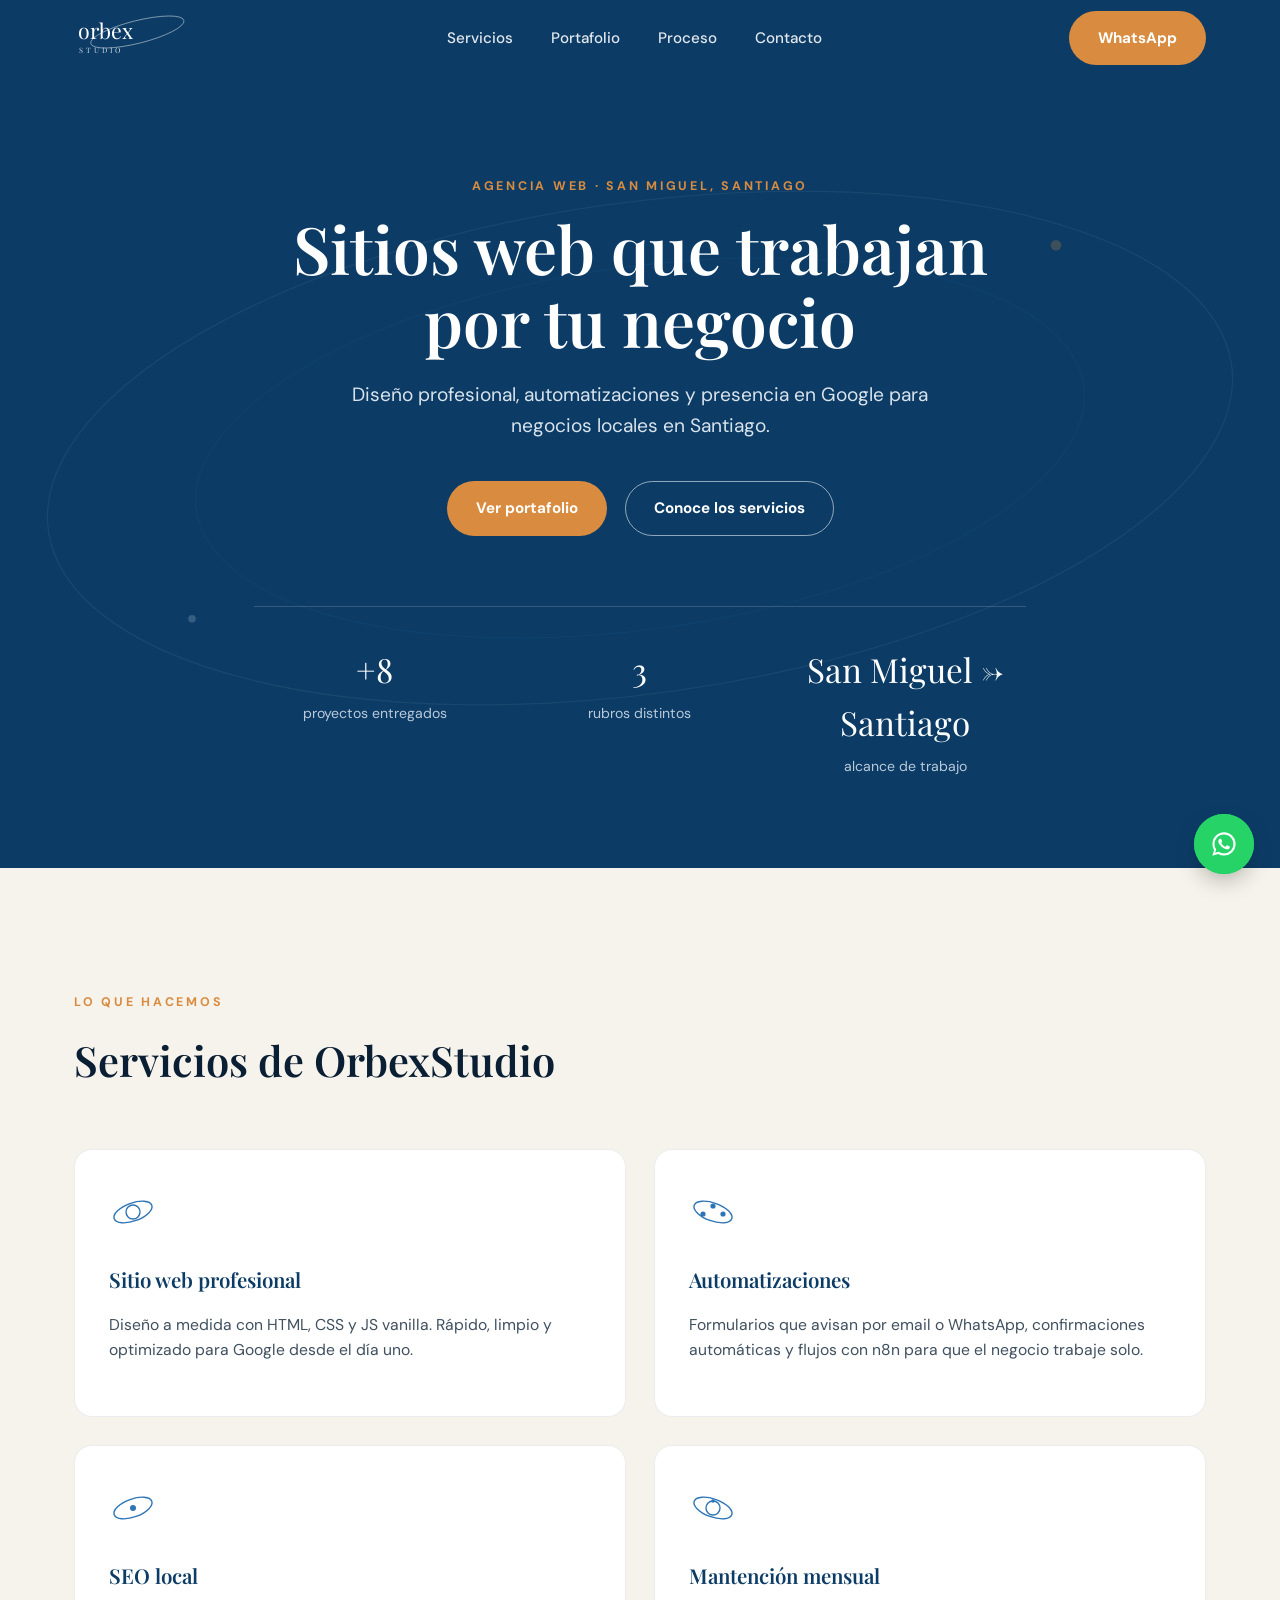
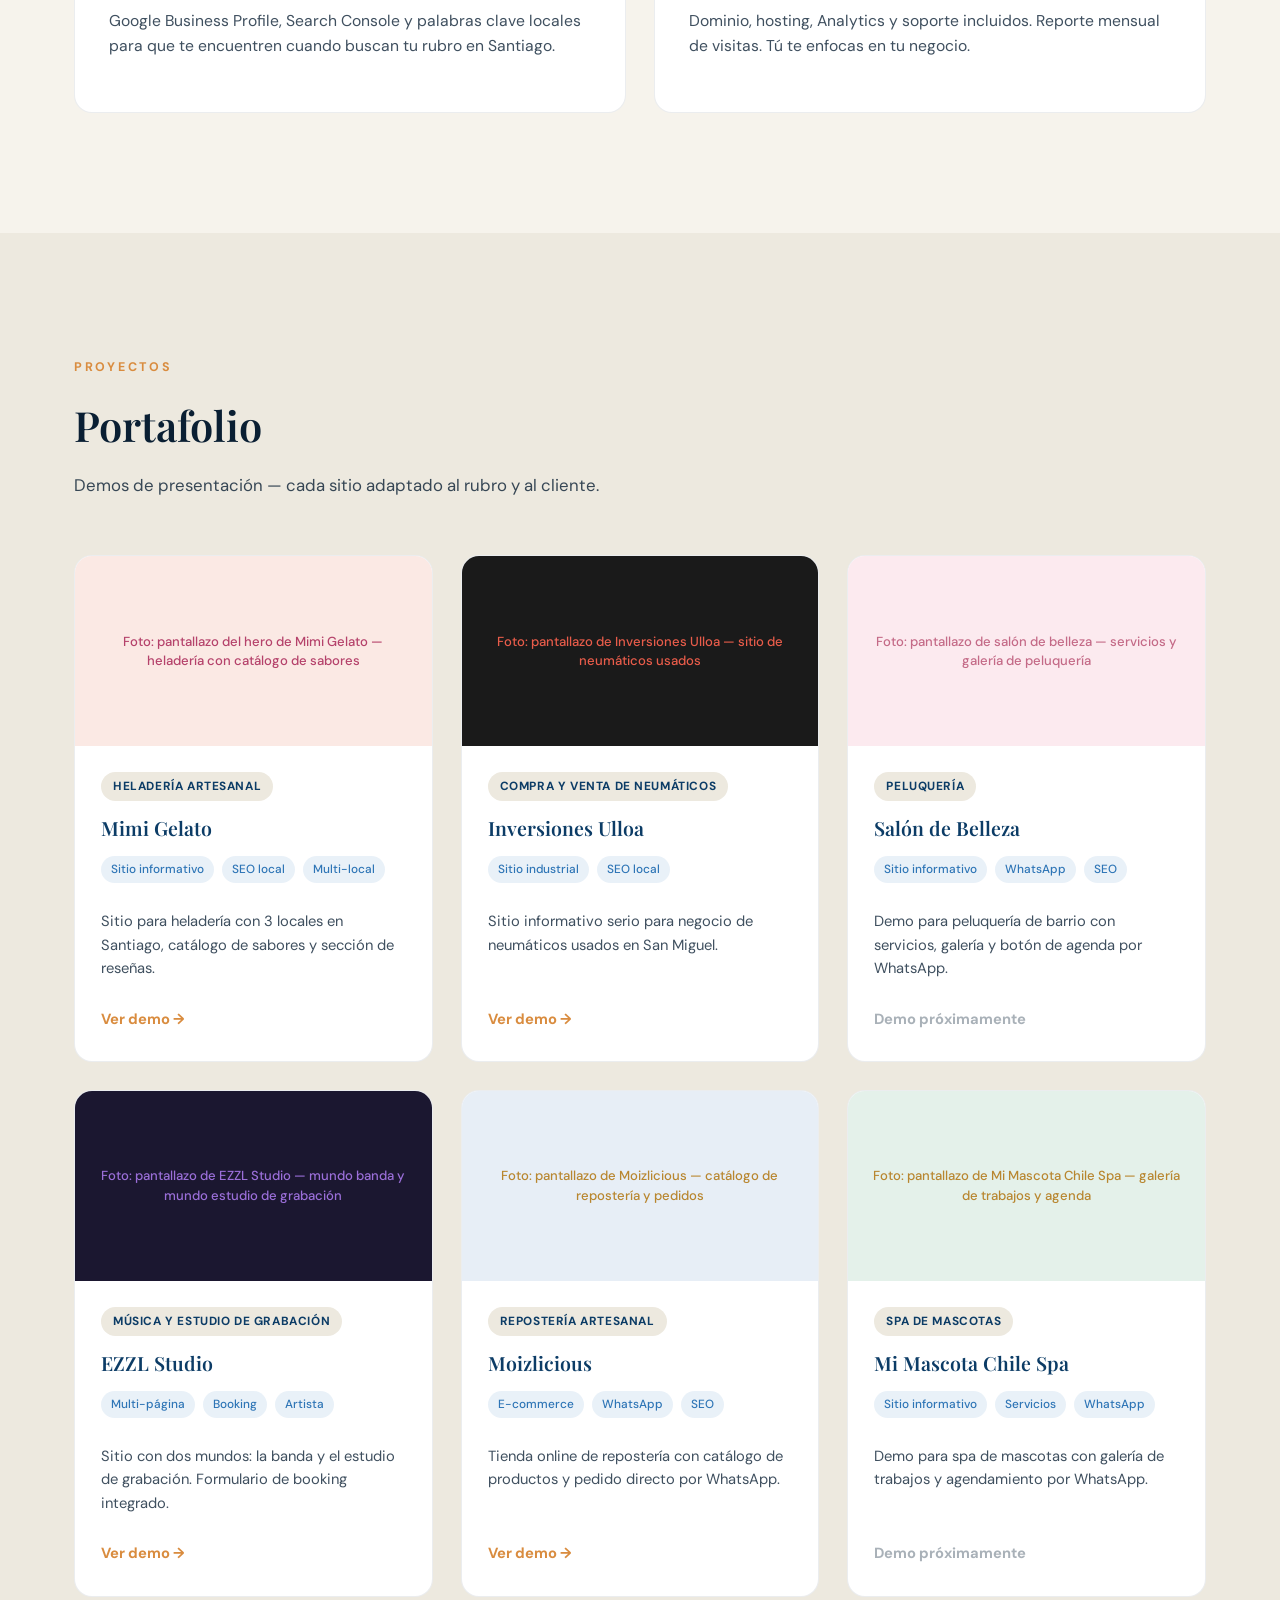
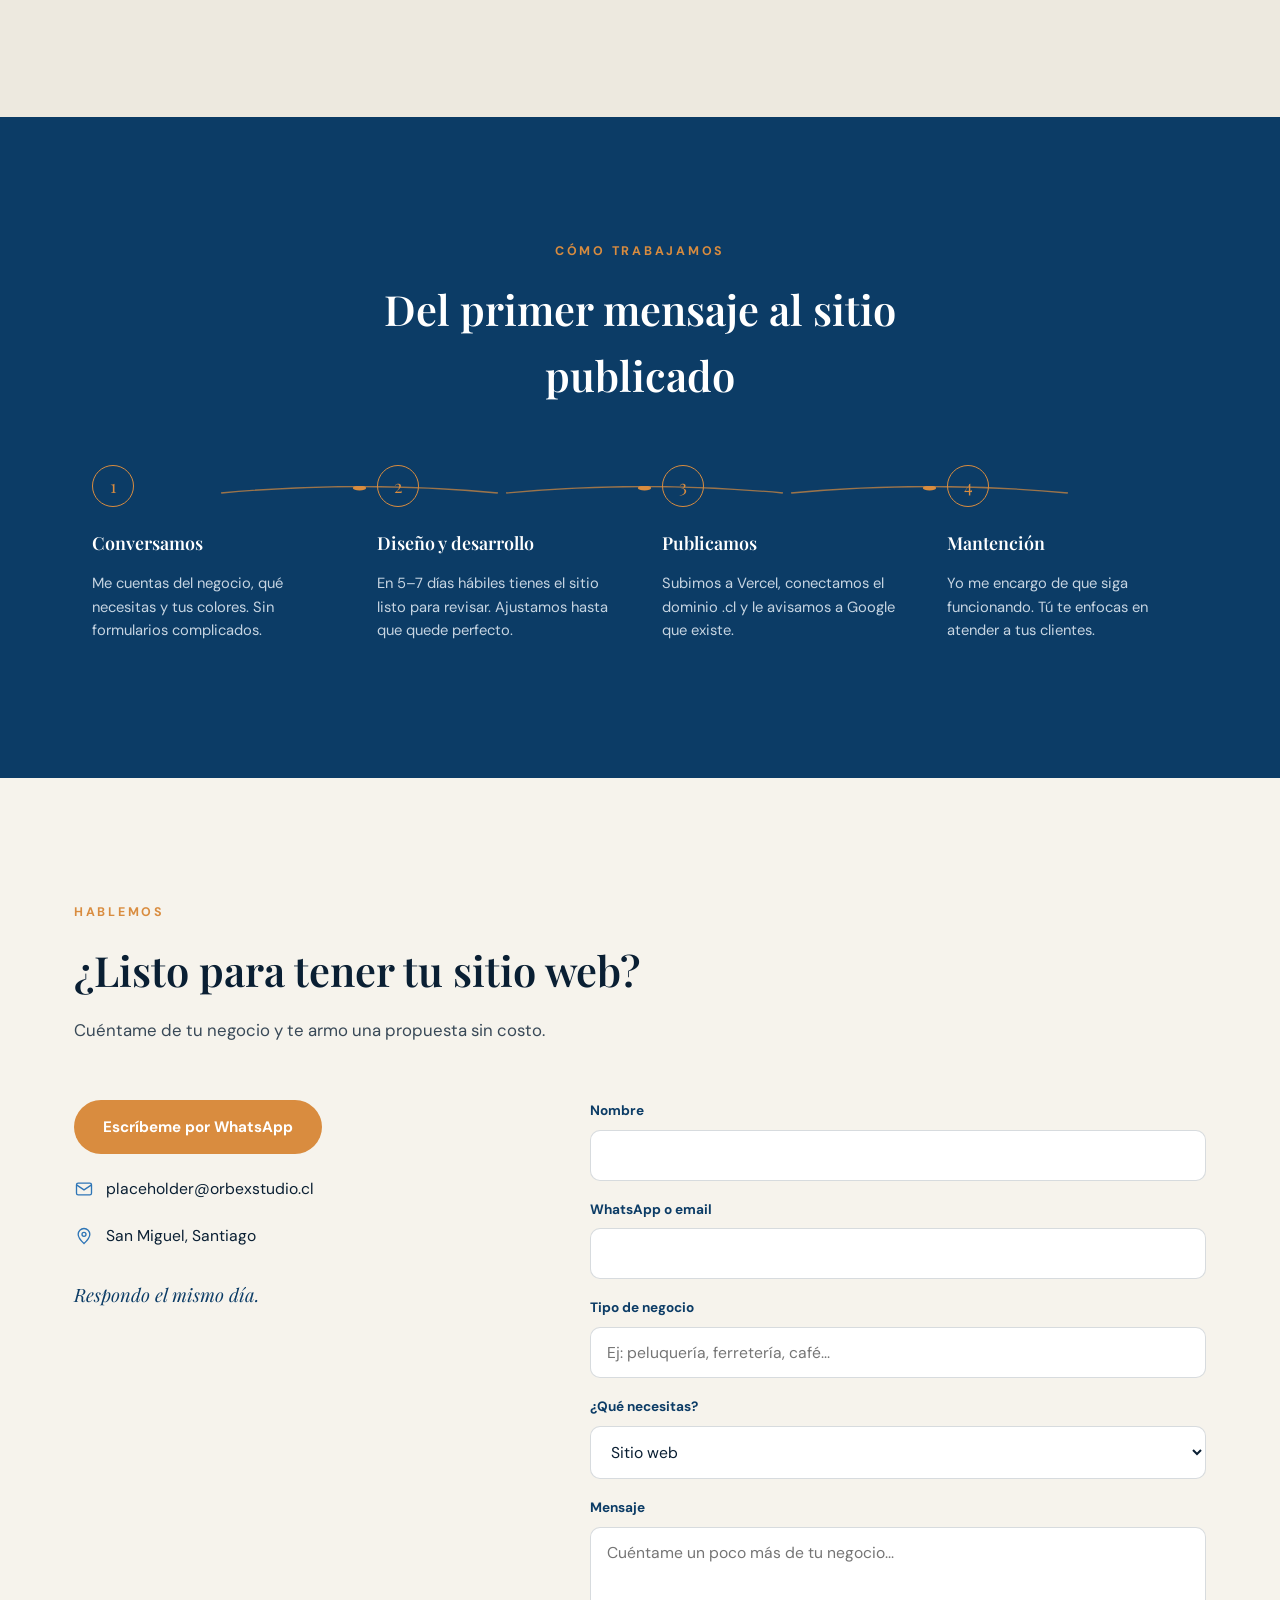
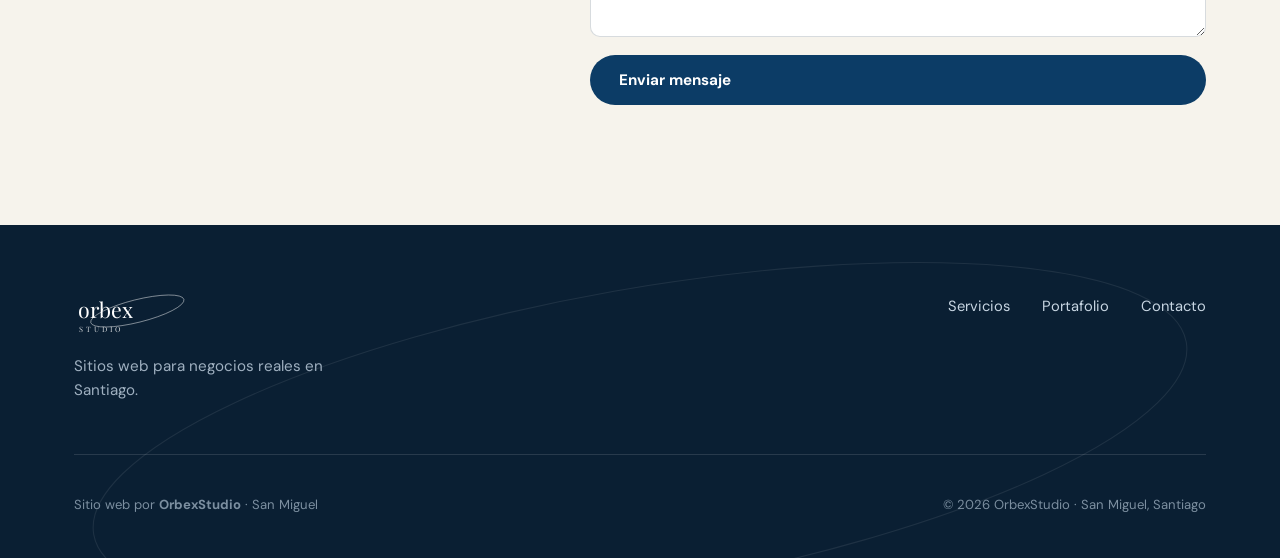
==== index.html @ 1546c2e4 "Sitio de portafolio de OrbexStudio Landing page unica con hero, servicios, portafolio de proyectos, " ====
<!DOCTYPE html>
<html lang="es-CL">
<head>
<meta charset="UTF-8" />
<meta name="viewport" content="width=device-width, initial-scale=1.0" />
<title>OrbexStudio — Agencia Web en San Miguel, Santiago</title>
<meta name="description" content="Agencia web en San Miguel, Santiago. Sitios profesionales, automatizaciones con n8n y SEO local para negocios de Santiago." />
<meta name="keywords" content="agencia web, sitios web San Miguel, automatizaciones n8n, SEO local Santiago, diseño web Santiago" />
<meta property="og:title" content="OrbexStudio — Agencia Web en San Miguel, Santiago" />
<meta property="og:description" content="Sitios profesionales, automatizaciones y SEO local para negocios de Santiago. Diseño a medida, sin plantillas." />
<meta property="og:type" content="website" />

<link rel="preconnect" href="https://fonts.googleapis.com">
<link rel="preconnect" href="https://fonts.gstatic.com" crossorigin>
<link href="https://fonts.googleapis.com/css2?family=Playfair+Display:ital,wght@0,500;0,600;0,700;1,500&family=DM+Sans:wght@400;500;700&display=swap" rel="stylesheet">

<!-- Google Analytics 4 -->
<!-- EDITAR: reemplaza G-XXXXXXXXXX con el ID real.
     Obtenerlo en: analytics.google.com → nueva propiedad -->
<script async src="https://www.googletagmanager.com/gtag/js?id=G-XXXXXXXXXX"></script>
<script>
  window.dataLayer = window.dataLayer || [];
  function gtag(){dataLayer.push(arguments);}
  gtag('js', new Date());
  gtag('config', 'G-XXXXXXXXXX');
</script>

<style>
  :root{
    --color-primary:#0C3C66;
    --color-accent:#2E75B6;
    --color-ink:#0A1F33;
    --color-terra:#D98C3F;
    --color-paper:#F6F3EC;
    --color-paper-alt:#EDE9DF;
    --font-serif:'Playfair Display', Georgia, serif;
    --font-sans:'DM Sans', -apple-system, sans-serif;
    --nav-h:76px;
    --ease:cubic-bezier(.22,.61,.36,1);
  }

  *,*::before,*::after{ box-sizing:border-box; }
  html{ scroll-behavior:smooth; scroll-padding-top:var(--nav-h); }
  body{
    margin:0;
    font-family:var(--font-sans);
    color:var(--color-ink);
    background:var(--color-paper);
    line-height:1.6;
    overflow-x:hidden;
  }
  img{ max-width:100%; display:block; }
  a{ color:inherit; text-decoration:none; }
  ul{ margin:0; padding:0; list-style:none; }
  h1,h2,h3{ font-family:var(--font-serif); font-weight:600; margin:0; }
  section{ position:relative; }
  .container{ max-width:1180px; margin:0 auto; padding:0 24px; }

  .eyebrow{
    display:inline-block;
    font-size:.78rem;
    letter-spacing:.22em;
    text-transform:uppercase;
    color:var(--color-terra);
    font-weight:700;
    margin-bottom:14px;
  }
  .section-head{ max-width:640px; margin-bottom:56px; }
  .section-head h2{ font-size:clamp(1.8rem,3.4vw,2.6rem); }
  .section-head p{ margin-top:14px; font-size:1.05rem; opacity:.8; }
  .section-head.center{ margin-left:auto; margin-right:auto; text-align:center; }

  .btn{
    display:inline-flex; align-items:center; gap:8px;
    font-family:var(--font-sans); font-weight:700; font-size:.95rem;
    padding:14px 28px; border-radius:999px; border:1.5px solid transparent;
    cursor:pointer; transition:transform .25s var(--ease), box-shadow .25s var(--ease), background .25s var(--ease), color .25s var(--ease);
    white-space:nowrap;
  }
  .btn-primary{ background:var(--color-terra); color:#fff; }
  .btn-primary:hover{ transform:translateY(-2px); box-shadow:0 10px 24px -8px rgba(217,140,63,.6); }
  .btn-outline{ border-color:rgba(255,255,255,.55); color:#fff; }
  .btn-outline:hover{ background:rgba(255,255,255,.12); transform:translateY(-2px); }
  .btn-dark{ background:var(--color-primary); color:#fff; }
  .btn-dark:hover{ background:var(--color-ink); transform:translateY(-2px); }

  /* ---------- reveal on scroll ---------- */
  .reveal{ opacity:0; transform:translateY(28px); transition:opacity .8s var(--ease), transform .8s var(--ease); }
  .reveal.visible{ opacity:1; transform:none; }
  @media (prefers-reduced-motion:reduce){
    html{ scroll-behavior:auto; }
    .reveal{ opacity:1; transform:none; transition:none; }
    *{ animation:none !important; }
  }

  /* ---------- logo ---------- */
  .logo{ display:flex; align-items:center; gap:0; color:#fff; }
  .logo svg{ height:44px; width:auto; overflow:visible; }
  .logo text{ font-family:var(--font-serif); }

  /* ---------- nav ---------- */
  header{
    position:fixed; top:0; left:0; right:0; z-index:100;
    height:var(--nav-h);
    display:flex; align-items:center;
    background:transparent;
    transition:background .35s var(--ease), backdrop-filter .35s var(--ease), box-shadow .35s var(--ease);
  }
  header.scrolled{
    background:rgba(12,60,102,.97);
    backdrop-filter:blur(10px);
    box-shadow:0 8px 30px -12px rgba(0,0,0,.4);
  }
  header .container{ display:flex; align-items:center; justify-content:space-between; width:100%; }
  .nav-links{ display:flex; gap:38px; align-items:center; }
  .nav-links a{
    color:#fff; font-weight:500; font-size:.95rem; opacity:.88;
    position:relative; padding:4px 0;
    transition:opacity .2s var(--ease);
  }
  .nav-links a::after{
    content:''; position:absolute; left:0; bottom:-3px; width:0; height:1px;
    background:var(--color-terra); transition:width .3s var(--ease);
  }
  .nav-links a:hover{ opacity:1; }
  .nav-links a:hover::after{ width:100%; }
  .nav-cta{ display:flex; align-items:center; gap:22px; }
  .nav-toggle{
    display:none; background:none; border:none; cursor:pointer; padding:6px;
    flex-direction:column; gap:5px;
  }
  .nav-toggle span{ width:24px; height:2px; background:#fff; display:block; border-radius:2px; }

  /* ---------- hero ---------- */
  .hero{
    background:var(--color-primary);
    padding:calc(var(--nav-h) + 96px) 0 90px;
    min-height:92vh;
    display:flex; align-items:center;
    overflow:hidden;
  }
  .hero-orbit{ position:absolute; inset:0; pointer-events:none; opacity:.35; }
  .hero-inner{ position:relative; z-index:2; text-align:center; margin:0 auto; max-width:820px; }
  .hero .eyebrow{ color:var(--color-terra); }
  .hero h1{
    color:#fff; font-size:clamp(2.4rem,5.6vw,4.1rem); line-height:1.12;
    margin-bottom:22px;
  }
  .hero p.subtitle{
    color:#D9E3EC; font-size:clamp(1.02rem,1.6vw,1.2rem); max-width:600px;
    margin:0 auto 40px;
  }
  .hero-ctas{ display:flex; gap:18px; justify-content:center; flex-wrap:wrap; margin-bottom:70px; }
  .hero-stats{
    display:grid; grid-template-columns:repeat(3,1fr); gap:24px;
    border-top:1px solid rgba(255,255,255,.16); padding-top:36px;
  }
  .hero-stats .stat-num{
    font-family:var(--font-serif); color:#fff; font-size:clamp(1.6rem,2.6vw,2.2rem);
  }
  .hero-stats .stat-label{ color:#B9CADA; font-size:.88rem; margin-top:6px; }

  /* ---------- orbital divider ---------- */
  .orbit-divider{ display:flex; justify-content:center; padding:0 0; }
  .orbit-divider svg{ display:block; }

  /* ---------- services ---------- */
  .services{ background:var(--color-paper); padding:120px 0; }
  .services-grid{
    display:grid; grid-template-columns:repeat(2,1fr); gap:28px;
  }
  .card{
    background:#fff; border-radius:18px; padding:38px 34px;
    border:1px solid rgba(10,31,51,.08);
    position:relative; overflow:hidden;
    transition:transform .35s var(--ease), box-shadow .35s var(--ease);
  }
  .card::after{
    content:''; position:absolute; inset:0; border-radius:18px;
    border:1.5px solid var(--color-accent); opacity:0; transform:scale(.92);
    transition:opacity .4s var(--ease), transform .4s var(--ease);
    pointer-events:none;
  }
  .card:hover{ transform:translateY(-6px); box-shadow:0 24px 44px -22px rgba(12,60,102,.28); }
  .card:hover::after{ opacity:1; transform:scale(1); }
  .card-icon{ margin-bottom:20px; color:var(--color-accent); }
  .card h3{ font-size:1.28rem; margin-bottom:12px; color:var(--color-primary); }
  .card p{ opacity:.78; font-size:.98rem; }

  /* ---------- portfolio ---------- */
  .portfolio{ background:var(--color-paper-alt); padding:120px 0; }
  .portfolio-grid{ display:grid; grid-template-columns:repeat(3,1fr); gap:28px; }
  .proj-card{
    background:#fff; border-radius:18px; overflow:hidden;
    border:1px solid rgba(10,31,51,.08);
    position:relative;
    transition:transform .35s var(--ease), box-shadow .35s var(--ease);
    display:flex; flex-direction:column;
  }
  .proj-card::after{
    content:''; position:absolute; inset:0; border-radius:18px;
    border:1.5px solid var(--color-terra); opacity:0; transform:scale(.94);
    transition:opacity .4s var(--ease), transform .4s var(--ease);
    pointer-events:none;
  }
  .proj-card:hover{ transform:translateY(-6px); box-shadow:0 24px 44px -22px rgba(12,60,102,.28); }
  .proj-card:hover::after{ opacity:1; transform:scale(1); }
  .proj-thumb{
    height:190px; display:flex; align-items:center; justify-content:center;
    text-align:center; padding:20px; font-size:.82rem; font-weight:500;
    color:rgba(0,0,0,.55); line-height:1.5;
  }
  .proj-body{ padding:26px 26px 30px; display:flex; flex-direction:column; gap:12px; flex:1; }
  .proj-badge{
    align-self:flex-start; background:var(--color-paper-alt); color:var(--color-primary);
    font-size:.74rem; font-weight:700; text-transform:uppercase; letter-spacing:.05em;
    padding:5px 12px; border-radius:999px;
  }
  .proj-body h3{ font-size:1.22rem; color:var(--color-primary); }
  .proj-tags{ display:flex; flex-wrap:wrap; gap:8px; }
  .proj-tags span{
    font-size:.74rem; background:rgba(46,117,182,.1); color:var(--color-accent);
    padding:4px 10px; border-radius:999px; font-weight:500;
  }
  .proj-body p.desc{ font-size:.92rem; opacity:.78; flex:1; }
  .proj-link{
    font-weight:700; color:var(--color-terra); font-size:.92rem;
    display:inline-flex; align-items:center; gap:6px; margin-top:auto;
    transition:gap .25s var(--ease);
  }
  .proj-link:hover{ gap:10px; }
  .proj-link.disabled{ color:rgba(10,31,51,.35); pointer-events:none; }

  /* ---------- proceso ---------- */
  .proceso{ background:var(--color-primary); padding:120px 0; color:#fff; }
  .proceso .section-head p{ color:#C7D5E2; }
  .steps{ display:grid; grid-template-columns:repeat(4,1fr); gap:8px; position:relative; }
  .step{ position:relative; padding:0 18px; text-align:left; }
  .step-num{
    font-family:var(--font-serif); font-size:1.1rem; color:var(--color-terra);
    width:42px; height:42px; border:1.5px solid var(--color-terra); border-radius:50%;
    display:flex; align-items:center; justify-content:center; margin-bottom:22px;
  }
  .step h3{ font-size:1.12rem; margin-bottom:10px; color:#fff; }
  .step p{ color:#C7D5E2; font-size:.92rem; }
  .step-connector{
    display:none;
    position:absolute; top:21px; left:-50%; width:100%; height:14px;
  }
  .step:not(:first-child) .step-connector{ display:block; }

  /* ---------- contacto ---------- */
  .contacto{ background:var(--color-paper); padding:120px 0; }
  .contact-grid{ display:grid; grid-template-columns:.85fr 1.15fr; gap:60px; }
  .contact-info{ display:flex; flex-direction:column; gap:22px; }
  .contact-info .whatsapp-btn{ align-self:flex-start; }
  .contact-line{ display:flex; align-items:center; gap:12px; font-size:.98rem; }
  .contact-line svg{ color:var(--color-accent); flex-shrink:0; }
  .contact-note{ font-family:var(--font-serif); font-style:italic; font-size:1.15rem; color:var(--color-primary); margin-top:10px; }

  form{ display:flex; flex-direction:column; gap:18px; }
  .field{ display:flex; flex-direction:column; gap:8px; }
  .field label{ font-size:.85rem; font-weight:700; color:var(--color-primary); }
  .field input, .field select, .field textarea{
    font-family:var(--font-sans); font-size:.98rem; padding:14px 16px;
    border:1.5px solid rgba(10,31,51,.16); border-radius:10px;
    background:#fff; color:var(--color-ink);
    transition:border-color .25s var(--ease), box-shadow .25s var(--ease);
  }
  .field input:focus, .field select:focus, .field textarea:focus{
    outline:none; border-color:var(--color-accent); box-shadow:0 0 0 3px rgba(46,117,182,.15);
  }
  .field textarea{ resize:vertical; min-height:110px; }

  /* ---------- footer ---------- */
  footer{ background:var(--color-ink); color:#fff; padding:70px 0 30px; position:relative; overflow:hidden; }
  .footer-orbit{ position:absolute; inset:0; opacity:.08; pointer-events:none; }
  .footer-top{
    display:flex; justify-content:space-between; align-items:flex-start;
    flex-wrap:wrap; gap:40px; position:relative; z-index:1;
    padding-bottom:36px; border-bottom:1px solid rgba(255,255,255,.12);
  }
  .footer-tagline{ color:#9FB0C0; max-width:280px; font-size:.95rem; }
  .footer-links{ display:flex; gap:32px; }
  .footer-links a{ color:#C7D5E2; font-size:.92rem; transition:color .2s var(--ease); }
  .footer-links a:hover{ color:var(--color-terra); }
  .footer-bottom{
    display:flex; justify-content:space-between; flex-wrap:wrap; gap:12px;
    padding-top:26px; font-size:.82rem; color:#7C8FA0; position:relative; z-index:1;
  }

  /* ---------- floating whatsapp ---------- */
  .float-whatsapp{
    position:fixed; bottom:26px; right:26px; z-index:200;
    width:60px; height:60px; border-radius:50%;
    background:#25D366; color:#fff;
    display:flex; align-items:center; justify-content:center;
    box-shadow:0 10px 26px -8px rgba(0,0,0,.4);
  }
  .float-whatsapp::before{
    content:''; position:absolute; inset:0; border-radius:50%;
    background:#25D366; animation:pulse 2.2s infinite;
    z-index:-1;
  }
  @keyframes pulse{
    0%{ transform:scale(1); opacity:.65; }
    100%{ transform:scale(1.8); opacity:0; }
  }
  @media (prefers-reduced-motion:reduce){ .float-whatsapp::before{ animation:none; } }

  /* ---------- responsive ---------- */
  @media (max-width:980px){
    .services-grid{ grid-template-columns:1fr; }
    .portfolio-grid{ grid-template-columns:repeat(2,1fr); }
    .steps{ grid-template-columns:repeat(2,1fr); row-gap:44px; }
    .step-connector{ display:none !important; }
    .contact-grid{ grid-template-columns:1fr; }
  }
  @media (max-width:720px){
    .nav-links, .nav-cta .btn-outline-cta{ display:none; }
    header.nav-open .nav-links{
      display:flex; position:absolute; top:var(--nav-h); left:0; right:0;
      background:rgba(12,60,102,.97); backdrop-filter:blur(10px);
      flex-direction:column; padding:22px 24px; gap:20px;
    }
    .nav-toggle{ display:flex; }
    .portfolio-grid{ grid-template-columns:1fr; }
    .hero-stats{ grid-template-columns:1fr; gap:20px; text-align:center; }
    .steps{ grid-template-columns:1fr; }
    .hero{ text-align:center; }
  }
</style>
</head>
<body>

<!-- ============ NAV ============ -->
<header id="siteHeader">
  <div class="container">
    <a href="#top" class="logo" aria-label="OrbexStudio - inicio">
      <svg viewBox="0 0 190 66" role="img" aria-hidden="true">
        <ellipse cx="95" cy="24" rx="72" ry="17" fill="none" stroke="currentColor" stroke-width="1.2" opacity=".55" transform="rotate(-14 95 24)"/>
        <text x="6" y="35" font-size="32" fill="currentColor">orbex</text>
        <text x="8" y="56" font-size="11" letter-spacing="4.5" fill="currentColor" opacity=".85" font-family="'DM Sans',sans-serif">STUDIO</text>
      </svg>
    </a>
    <nav class="nav-links">
      <a href="#servicios">Servicios</a>
      <a href="#portafolio">Portafolio</a>
      <a href="#proceso">Proceso</a>
      <a href="#contacto">Contacto</a>
    </nav>
    <div class="nav-cta">
      <a href="https://wa.me/56979282151" target="_blank" rel="noopener" class="btn btn-primary btn-outline-cta">WhatsApp</a>
      <button class="nav-toggle" id="navToggle" aria-label="Abrir menú">
        <span></span><span></span><span></span>
      </button>
    </div>
  </div>
</header>

<!-- ============ HERO ============ -->
<section class="hero" id="top">
  <svg class="hero-orbit" viewBox="0 0 1200 800" preserveAspectRatio="xMidYMid slice" aria-hidden="true">
    <ellipse cx="600" cy="420" rx="560" ry="230" fill="none" stroke="#ffffff" stroke-width="1" opacity=".18" transform="rotate(-8 600 420)"/>
    <ellipse cx="600" cy="420" rx="420" ry="170" fill="none" stroke="#2E75B6" stroke-width="1" opacity=".3" transform="rotate(-8 600 420)"/>
    <circle cx="990" cy="230" r="5" fill="#D98C3F" opacity=".7"/>
    <circle cx="180" cy="580" r="3.5" fill="#ffffff" opacity=".5"/>
  </svg>
  <div class="container hero-inner">
    <span class="eyebrow">Agencia web · San Miguel, Santiago</span>
    <h1 class="reveal">Sitios web que trabajan por tu negocio</h1>
    <p class="subtitle reveal">Diseño profesional, automatizaciones y presencia en Google para negocios locales en Santiago.</p>
    <div class="hero-ctas reveal">
      <a href="#portafolio" class="btn btn-primary">Ver portafolio</a>
      <a href="#servicios" class="btn btn-outline">Conoce los servicios</a>
    </div>
    <div class="hero-stats reveal">
      <div class="stat"><div class="stat-num">+8</div><div class="stat-label">proyectos entregados</div></div>
      <div class="stat"><div class="stat-num">3</div><div class="stat-label">rubros distintos</div></div>
      <div class="stat"><div class="stat-num">San Miguel → Santiago</div><div class="stat-label">alcance de trabajo</div></div>
    </div>
  </div>
</section>

<!-- ============ SERVICIOS ============ -->
<section class="services" id="servicios">
  <div class="container">
    <div class="section-head reveal">
      <span class="eyebrow">Lo que hacemos</span>
      <h2>Servicios de OrbexStudio</h2>
    </div>
    <div class="services-grid">

      <div class="card reveal">
        <div class="card-icon">
          <svg width="48" height="48" viewBox="0 0 48 48" aria-hidden="true">
            <ellipse cx="24" cy="24" rx="20" ry="9" fill="none" stroke="currentColor" stroke-width="1.4" transform="rotate(-20 24 24)"/>
            <circle cx="24" cy="24" r="7" fill="none" stroke="currentColor" stroke-width="1.4"/>
          </svg>
        </div>
        <h3>Sitio web profesional</h3>
        <p>Diseño a medida con HTML, CSS y JS vanilla. Rápido, limpio y optimizado para Google desde el día uno.</p>
      </div>

      <div class="card reveal">
        <div class="card-icon">
          <svg width="48" height="48" viewBox="0 0 48 48" aria-hidden="true">
            <ellipse cx="24" cy="24" rx="20" ry="9" fill="none" stroke="currentColor" stroke-width="1.4" transform="rotate(20 24 24)"/>
            <circle cx="14" cy="26" r="2.6" fill="currentColor"/>
            <circle cx="24" cy="18" r="2.6" fill="currentColor"/>
            <circle cx="34" cy="26" r="2.6" fill="currentColor"/>
          </svg>
        </div>
        <h3>Automatizaciones</h3>
        <p>Formularios que avisan por email o WhatsApp, confirmaciones automáticas y flujos con n8n para que el negocio trabaje solo.</p>
      </div>

      <div class="card reveal">
        <div class="card-icon">
          <svg width="48" height="48" viewBox="0 0 48 48" aria-hidden="true">
            <ellipse cx="24" cy="24" rx="20" ry="9" fill="none" stroke="currentColor" stroke-width="1.4" transform="rotate(-20 24 24)"/>
            <circle cx="24" cy="24" r="3" fill="currentColor"/>
          </svg>
        </div>
        <h3>SEO local</h3>
        <p>Google Business Profile, Search Console y palabras clave locales para que te encuentren cuando buscan tu rubro en Santiago.</p>
      </div>

      <div class="card reveal">
        <div class="card-icon">
          <svg width="48" height="48" viewBox="0 0 48 48" aria-hidden="true">
            <ellipse cx="24" cy="24" rx="20" ry="9" fill="none" stroke="currentColor" stroke-width="1.4" transform="rotate(20 24 24)"/>
            <circle cx="24" cy="24" r="7" fill="none" stroke="currentColor" stroke-width="1.4"/>
            <circle cx="24" cy="17" r="1.8" fill="currentColor"/>
          </svg>
        </div>
        <h3>Mantención mensual</h3>
        <p>Dominio, hosting, Analytics y soporte incluidos. Reporte mensual de visitas. Tú te enfocas en tu negocio.</p>
      </div>

    </div>
  </div>
</section>

<!-- ============ PORTAFOLIO ============ -->
<section class="portfolio" id="portafolio">
  <div class="container">
    <div class="section-head reveal">
      <span class="eyebrow">Proyectos</span>
      <h2>Portafolio</h2>
      <p>Demos de presentación — cada sitio adaptado al rubro y al cliente.</p>
    </div>

    <div class="portfolio-grid">

      <article class="proj-card reveal">
        <div class="proj-thumb" style="background:#FBE9E4; color:#B5426B;">
          Foto: pantallazo del hero de Mimi Gelato — heladería con catálogo de sabores
        </div>
        <div class="proj-body">
          <span class="proj-badge">Heladería artesanal</span>
          <h3>Mimi Gelato</h3>
          <div class="proj-tags"><span>Sitio informativo</span><span>SEO local</span><span>Multi-local</span></div>
          <p class="desc">Sitio para heladería con 3 locales en Santiago, catálogo de sabores y sección de reseñas.</p>
          <a href="https://mimi-gelato-demo.vercel.app" target="_blank" rel="noopener" class="proj-link">Ver demo →</a>
        </div>
      </article>

      <article class="proj-card reveal">
        <div class="proj-thumb" style="background:#1A1A1A; color:#E85C4A;">
          Foto: pantallazo de Inversiones Ulloa — sitio de neumáticos usados
        </div>
        <div class="proj-body">
          <span class="proj-badge">Compra y venta de neumáticos</span>
          <h3>Inversiones Ulloa</h3>
          <div class="proj-tags"><span>Sitio industrial</span><span>SEO local</span></div>
          <p class="desc">Sitio informativo serio para negocio de neumáticos usados en San Miguel.</p>
          <a href="https://ezzl-studio.vercel.app" target="_blank" rel="noopener" class="proj-link">Ver demo →</a>
        </div>
      </article>

      <article class="proj-card reveal">
        <div class="proj-thumb" style="background:#FCEAEF; color:#C46A87;">
          Foto: pantallazo de salón de belleza — servicios y galería de peluquería
        </div>
        <div class="proj-body">
          <span class="proj-badge">Peluquería</span>
          <h3>Salón de Belleza</h3>
          <div class="proj-tags"><span>Sitio informativo</span><span>WhatsApp</span><span>SEO</span></div>
          <p class="desc">Demo para peluquería de barrio con servicios, galería y botón de agenda por WhatsApp.</p>
          <span class="proj-link disabled">Demo próximamente</span>
        </div>
      </article>

      <article class="proj-card reveal">
        <div class="proj-thumb" style="background:#1B1730; color:#9B6FD9;">
          Foto: pantallazo de EZZL Studio — mundo banda y mundo estudio de grabación
        </div>
        <div class="proj-body">
          <span class="proj-badge">Música y estudio de grabación</span>
          <h3>EZZL Studio</h3>
          <div class="proj-tags"><span>Multi-página</span><span>Booking</span><span>Artista</span></div>
          <p class="desc">Sitio con dos mundos: la banda y el estudio de grabación. Formulario de booking integrado.</p>
          <a href="https://ezzl-studio.vercel.app" target="_blank" rel="noopener" class="proj-link">Ver demo →</a>
        </div>
      </article>

      <article class="proj-card reveal">
        <div class="proj-thumb" style="background:#E7EEF6; color:#B8862F;">
          Foto: pantallazo de Moizlicious — catálogo de repostería y pedidos
        </div>
        <div class="proj-body">
          <span class="proj-badge">Repostería artesanal</span>
          <h3>Moizlicious</h3>
          <div class="proj-tags"><span>E-commerce</span><span>WhatsApp</span><span>SEO</span></div>
          <p class="desc">Tienda online de repostería con catálogo de productos y pedido directo por WhatsApp.</p>
          <a href="https://moizlicious.vercel.app" target="_blank" rel="noopener" class="proj-link">Ver demo →</a>
        </div>
      </article>

      <article class="proj-card reveal">
        <div class="proj-thumb" style="background:#E4F1EA; color:#B8862F;">
          Foto: pantallazo de Mi Mascota Chile Spa — galería de trabajos y agenda
        </div>
        <div class="proj-body">
          <span class="proj-badge">Spa de mascotas</span>
          <h3>Mi Mascota Chile Spa</h3>
          <div class="proj-tags"><span>Sitio informativo</span><span>Servicios</span><span>WhatsApp</span></div>
          <p class="desc">Demo para spa de mascotas con galería de trabajos y agendamiento por WhatsApp.</p>
          <span class="proj-link disabled">Demo próximamente</span>
        </div>
      </article>

    </div>
  </div>
</section>

<!-- ============ PROCESO ============ -->
<section class="proceso" id="proceso">
  <div class="container">
    <div class="section-head center reveal" style="margin-left:auto;margin-right:auto;">
      <span class="eyebrow">Cómo trabajamos</span>
      <h2>Del primer mensaje al sitio publicado</h2>
    </div>
    <div class="steps">
      <div class="step reveal">
        <div class="step-num">1</div>
        <h3>Conversamos</h3>
        <p>Me cuentas del negocio, qué necesitas y tus colores. Sin formularios complicados.</p>
      </div>
      <div class="step reveal">
        <svg class="step-connector" viewBox="0 0 100 14" preserveAspectRatio="none" aria-hidden="true">
          <path d="M0 7 Q50 -6 100 7" fill="none" stroke="#D98C3F" stroke-width="1.3" opacity=".7"/>
          <circle cx="50" cy="2" r="2.4" fill="#D98C3F"/>
        </svg>
        <div class="step-num">2</div>
        <h3>Diseño y desarrollo</h3>
        <p>En 5–7 días hábiles tienes el sitio listo para revisar. Ajustamos hasta que quede perfecto.</p>
      </div>
      <div class="step reveal">
        <svg class="step-connector" viewBox="0 0 100 14" preserveAspectRatio="none" aria-hidden="true">
          <path d="M0 7 Q50 -6 100 7" fill="none" stroke="#D98C3F" stroke-width="1.3" opacity=".7"/>
          <circle cx="50" cy="2" r="2.4" fill="#D98C3F"/>
        </svg>
        <div class="step-num">3</div>
        <h3>Publicamos</h3>
        <p>Subimos a Vercel, conectamos el dominio .cl y le avisamos a Google que existe.</p>
      </div>
      <div class="step reveal">
        <svg class="step-connector" viewBox="0 0 100 14" preserveAspectRatio="none" aria-hidden="true">
          <path d="M0 7 Q50 -6 100 7" fill="none" stroke="#D98C3F" stroke-width="1.3" opacity=".7"/>
          <circle cx="50" cy="2" r="2.4" fill="#D98C3F"/>
        </svg>
        <div class="step-num">4</div>
        <h3>Mantención</h3>
        <p>Yo me encargo de que siga funcionando. Tú te enfocas en atender a tus clientes.</p>
      </div>
    </div>
  </div>
</section>

<!-- ============ CONTACTO ============ -->
<section class="contacto" id="contacto">
  <div class="container">
    <div class="section-head reveal">
      <span class="eyebrow">Hablemos</span>
      <h2>¿Listo para tener tu sitio web?</h2>
      <p>Cuéntame de tu negocio y te armo una propuesta sin costo.</p>
    </div>

    <div class="contact-grid">
      <div class="contact-info reveal">
        <a href="https://wa.me/56979282151" target="_blank" rel="noopener" class="btn btn-primary whatsapp-btn">
          Escríbeme por WhatsApp
        </a>
        <div class="contact-line">
          <svg width="20" height="20" viewBox="0 0 24 24" fill="none" stroke="currentColor" stroke-width="1.6"><rect x="3" y="5" width="18" height="14" rx="2"/><path d="M3 7l9 6 9-6"/></svg>
          placeholder@orbexstudio.cl
        </div>
        <div class="contact-line">
          <svg width="20" height="20" viewBox="0 0 24 24" fill="none" stroke="currentColor" stroke-width="1.6"><path d="M12 21s-7-6.1-7-11a7 7 0 0 1 14 0c0 4.9-7 11-7 11z"/><circle cx="12" cy="10" r="2.4"/></svg>
          San Miguel, Santiago
        </div>
        <p class="contact-note">Respondo el mismo día.</p>
      </div>

      <form id="contactForm" class="reveal">
        <div class="field">
          <label for="nombre">Nombre</label>
          <input type="text" id="nombre" name="nombre" required>
        </div>
        <div class="field">
          <label for="contactoCliente">WhatsApp o email</label>
          <input type="text" id="contactoCliente" name="contactoCliente" required>
        </div>
        <div class="field">
          <label for="negocio">Tipo de negocio</label>
          <input type="text" id="negocio" name="negocio" placeholder="Ej: peluquería, ferretería, café...">
        </div>
        <div class="field">
          <label for="necesidad">¿Qué necesitas?</label>
          <select id="necesidad" name="necesidad">
            <option>Sitio web</option>
            <option>Automatización</option>
            <option>SEO</option>
            <option>Mantención</option>
            <option>No sé aún</option>
          </select>
        </div>
        <div class="field">
          <label for="mensaje">Mensaje</label>
          <textarea id="mensaje" name="mensaje" placeholder="Cuéntame un poco más de tu negocio..."></textarea>
        </div>
        <button type="submit" class="btn btn-dark">Enviar mensaje</button>
      </form>
    </div>
  </div>
</section>

<!-- ============ FOOTER ============ -->
<footer>
  <svg class="footer-orbit" viewBox="0 0 1200 400" preserveAspectRatio="xMidYMid slice" aria-hidden="true">
    <ellipse cx="600" cy="200" rx="520" ry="140" fill="none" stroke="#ffffff" stroke-width="1" transform="rotate(-10 600 200)"/>
  </svg>
  <div class="container">
    <div class="footer-top">
      <div>
        <a href="#top" class="logo" aria-label="OrbexStudio">
          <svg viewBox="0 0 190 66" width="140" role="img" aria-hidden="true">
            <ellipse cx="95" cy="24" rx="72" ry="17" fill="none" stroke="currentColor" stroke-width="1.2" opacity=".55" transform="rotate(-14 95 24)"/>
            <text x="6" y="35" font-size="32" fill="currentColor">orbex</text>
            <text x="8" y="56" font-size="11" letter-spacing="4.5" fill="currentColor" opacity=".85" font-family="'DM Sans',sans-serif">STUDIO</text>
          </svg>
        </a>
        <p class="footer-tagline">Sitios web para negocios reales en Santiago.</p>
      </div>
      <nav class="footer-links">
        <a href="#servicios">Servicios</a>
        <a href="#portafolio">Portafolio</a>
        <a href="#contacto">Contacto</a>
      </nav>
    </div>
    <div class="footer-bottom">
      <p>Sitio web por <strong>OrbexStudio</strong> · San Miguel</p>
      <p>© 2026 OrbexStudio · San Miguel, Santiago</p>
    </div>
  </div>
</footer>

<a href="https://wa.me/56979282151" target="_blank" rel="noopener" class="float-whatsapp" aria-label="Escríbenos por WhatsApp">
  <svg width="28" height="28" viewBox="0 0 24 24" fill="currentColor"><path d="M12.04 2C6.58 2 2.13 6.45 2.13 11.91c0 1.9.5 3.68 1.44 5.23L2 22l4.99-1.51a9.9 9.9 0 0 0 5.05 1.37h.01c5.46 0 9.9-4.45 9.9-9.91 0-5.46-4.44-9.95-9.91-9.95zm0 18.02c-1.57 0-3.03-.42-4.3-1.16l-.31-.18-3.05.92.92-2.97-.2-.32a8.06 8.06 0 0 1-1.24-4.4c0-4.46 3.63-8.08 8.1-8.08 4.46 0 8.09 3.62 8.09 8.08 0 4.46-3.63 8.11-8.01 8.11zm4.44-6.07c-.24-.12-1.43-.71-1.65-.79-.22-.08-.38-.12-.55.12-.16.24-.63.79-.77.95-.14.16-.28.18-.52.06-.24-.12-1.02-.38-1.94-1.2-.72-.64-1.2-1.43-1.34-1.67-.14-.24-.02-.37.11-.49.11-.11.24-.28.36-.42.12-.14.16-.24.24-.4.08-.16.04-.3-.02-.42-.06-.12-.55-1.34-.76-1.83-.2-.48-.4-.42-.55-.42-.14-.01-.3-.01-.46-.01-.16 0-.42.06-.64.3-.22.24-.85.83-.85 2.02 0 1.19.87 2.34.99 2.5.12.16 1.71 2.6 4.14 3.65.58.25 1.03.4 1.38.51.58.18 1.11.16 1.53.1.47-.07 1.43-.58 1.63-1.15.2-.56.2-1.04.14-1.15-.06-.1-.22-.16-.46-.28z"/></svg>
</a>

<script>
  var header = document.getElementById('siteHeader');
  window.addEventListener('scroll', function(){
    header.classList.toggle('scrolled', window.scrollY > 40);
  }, { passive:true });

  var navToggle = document.getElementById('navToggle');
  navToggle.addEventListener('click', function(){
    header.classList.toggle('nav-open');
  });
  document.querySelectorAll('.nav-links a').forEach(function(link){
    link.addEventListener('click', function(){ header.classList.remove('nav-open'); });
  });

  if ('IntersectionObserver' in window){
    var io = new IntersectionObserver(function(entries){
      entries.forEach(function(entry){
        if (entry.isIntersecting){
          entry.target.classList.add('visible');
          io.unobserve(entry.target);
        }
      });
    }, { threshold:.15 });
    document.querySelectorAll('.reveal').forEach(function(el){ io.observe(el); });
  } else {
    document.querySelectorAll('.reveal').forEach(function(el){ el.classList.add('visible'); });
  }

  // WEBHOOK n8n CONECTAR AQUÍ
  // Cuando n8n esté activo, reemplazar el bloque de abajo por un fetch()
  // POST hacia el webhook de n8n con los mismos datos del formulario.
  document.getElementById('contactForm').addEventListener('submit', function(e){
    e.preventDefault();
    var data = new FormData(e.target);
    var texto = 'Hola OrbexStudio, quiero cotizar un sitio web.%0A%0A' +
      'Nombre: ' + encodeURIComponent(data.get('nombre')) + '%0A' +
      'Contacto: ' + encodeURIComponent(data.get('contactoCliente')) + '%0A' +
      'Negocio: ' + encodeURIComponent(data.get('negocio')) + '%0A' +
      'Necesito: ' + encodeURIComponent(data.get('necesidad')) + '%0A' +
      'Mensaje: ' + encodeURIComponent(data.get('mensaje'));
    window.open('https://wa.me/56979282151?text=' + texto, '_blank');
  });
</script>

</body>
</html>
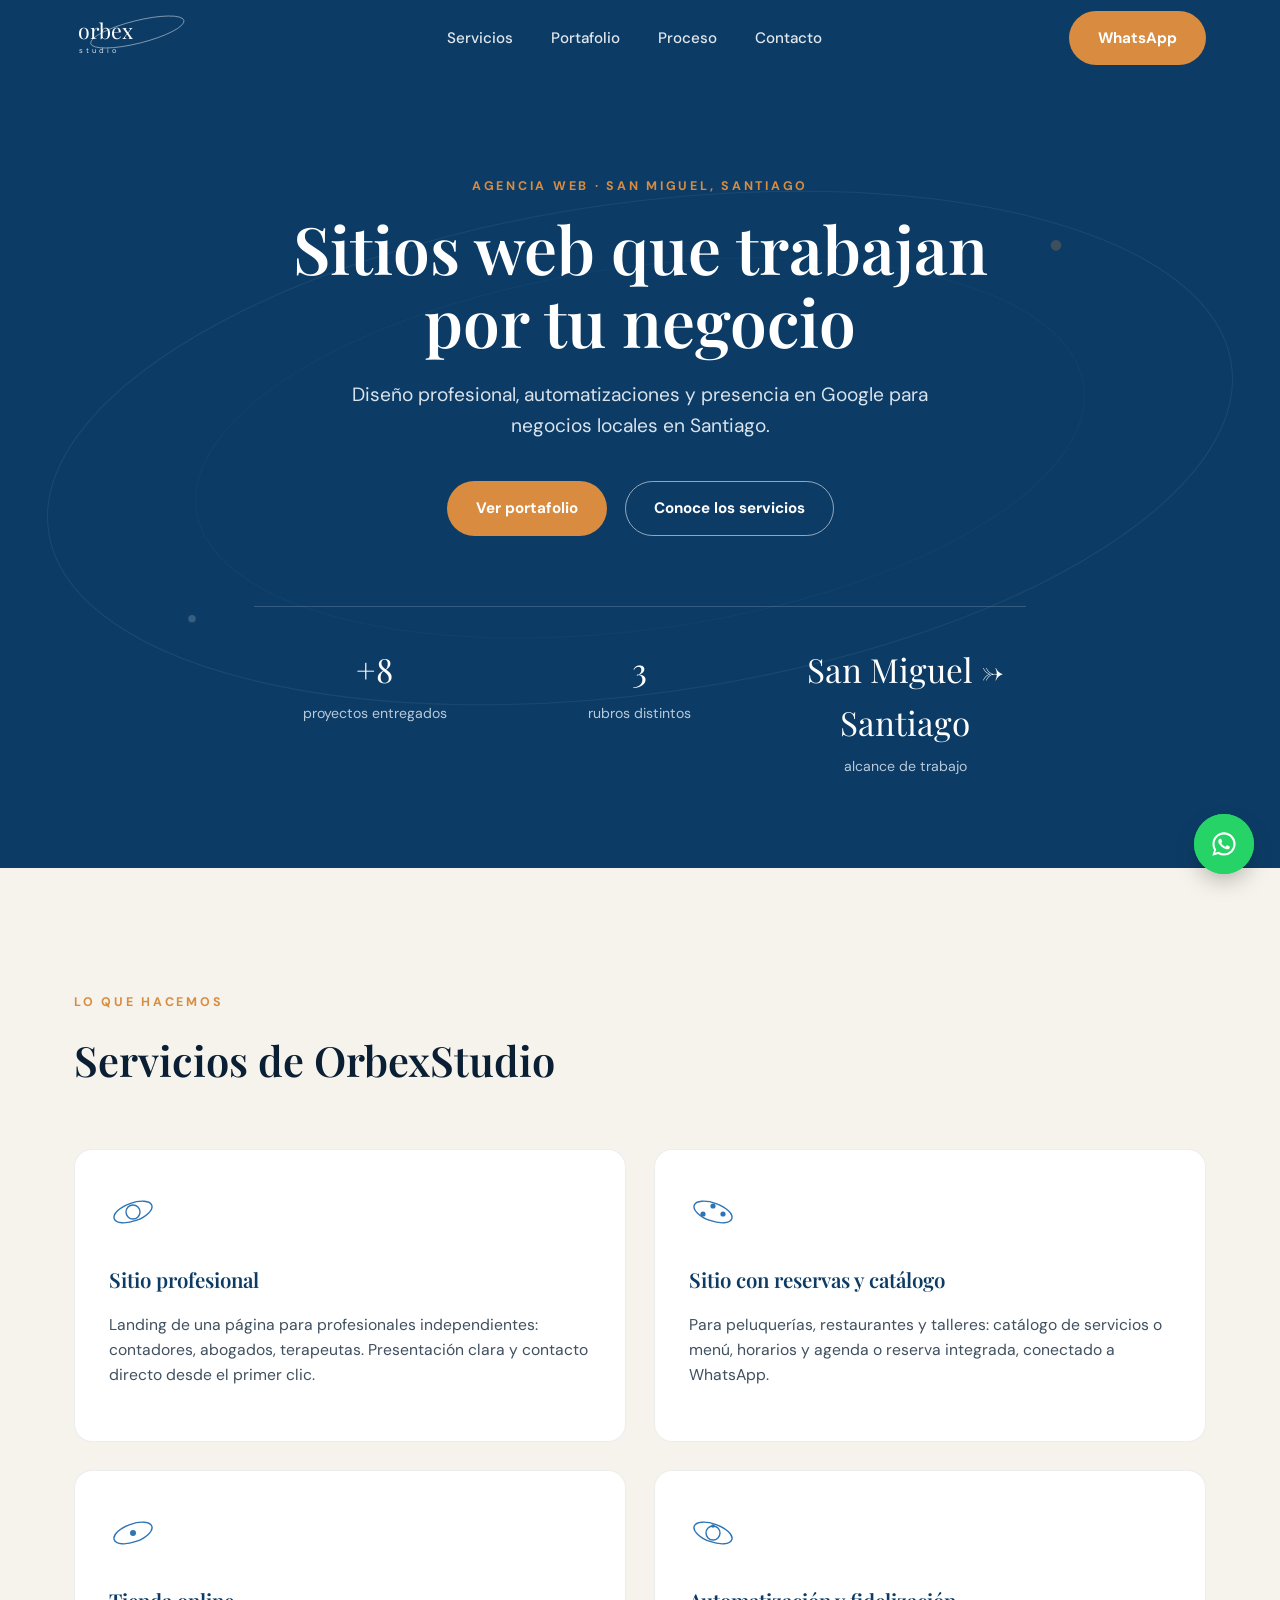
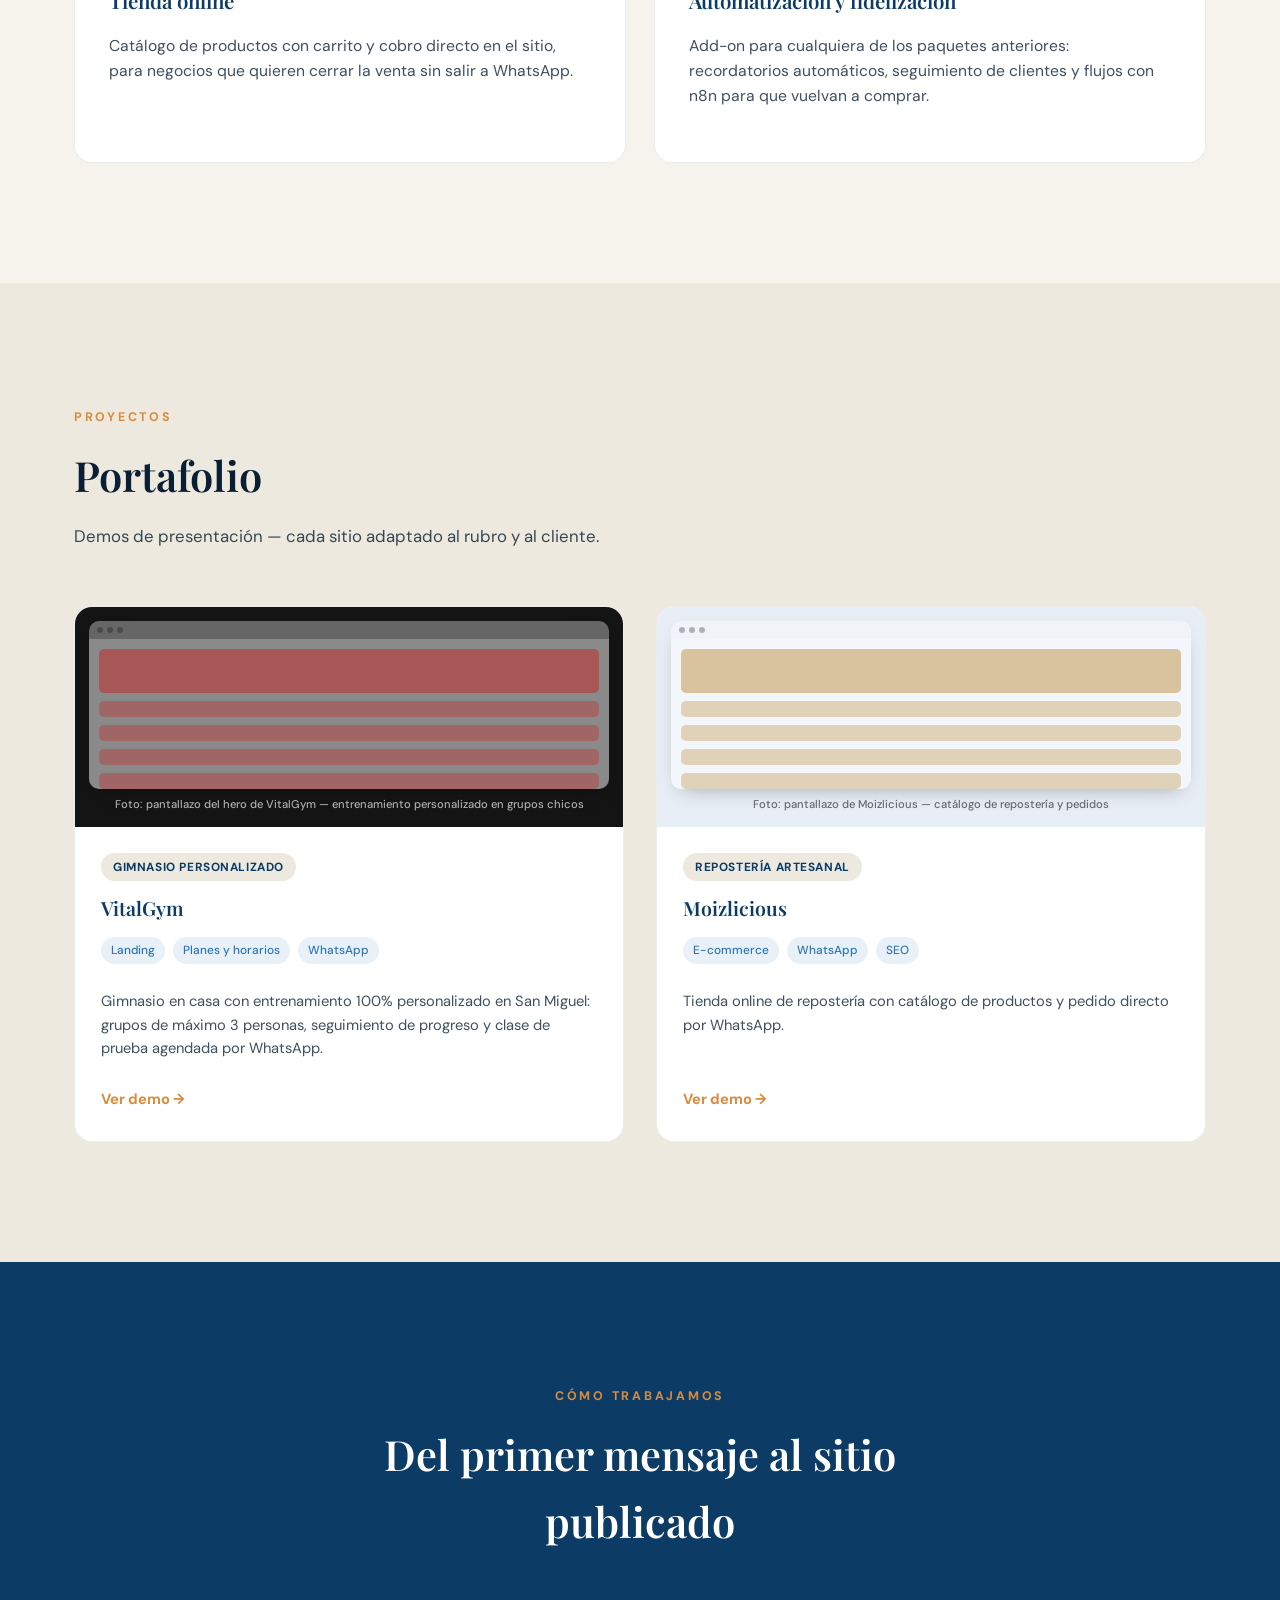
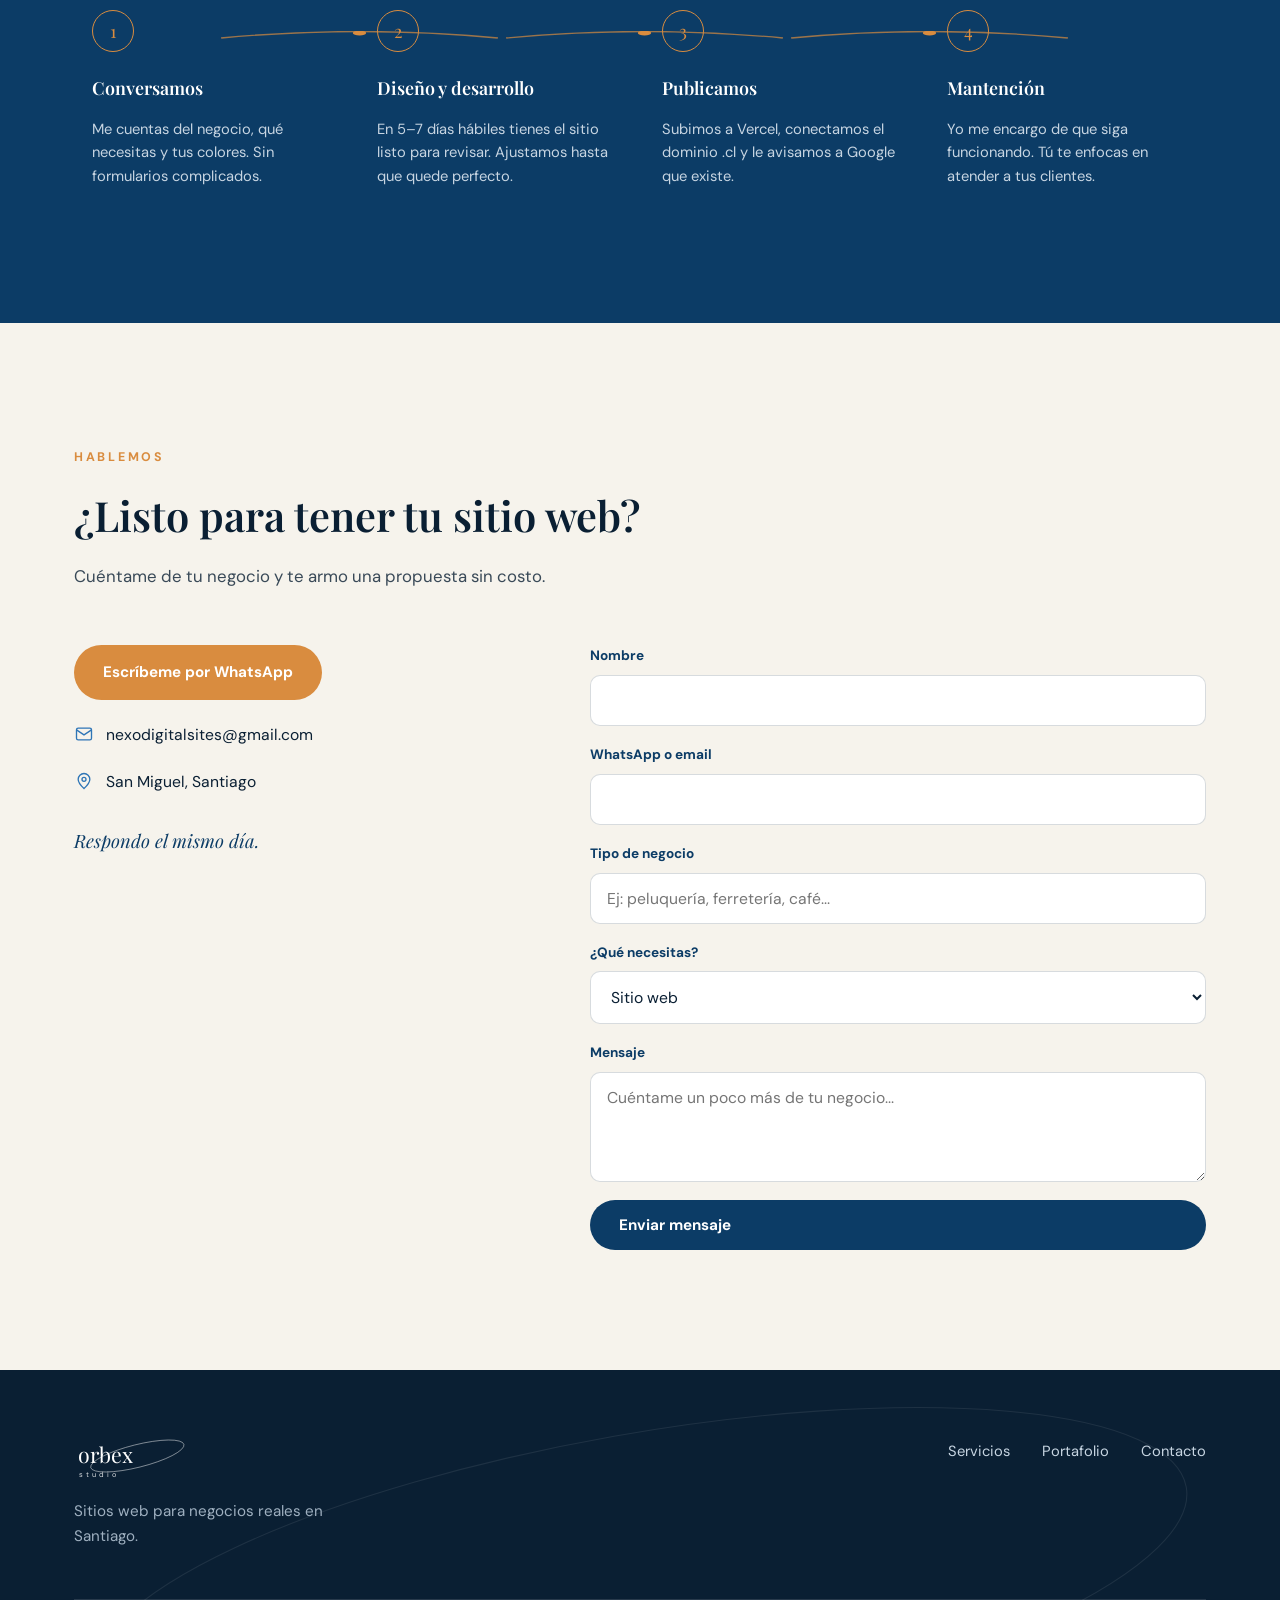
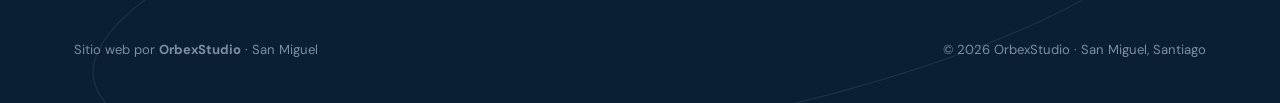
==== commit fecacf07: "Actualiza portafolio: demos reales y Analytics Reemplaza los proyectos de ejemplo (Mimi Gelato, Inve" ====
--- a/index.html
+++ b/index.html
@@ -15,14 +15,12 @@
 <link href="https://fonts.googleapis.com/css2?family=Playfair+Display:ital,wght@0,500;0,600;0,700;1,500&family=DM+Sans:wght@400;500;700&display=swap" rel="stylesheet">
 
 <!-- Google Analytics 4 -->
-<!-- EDITAR: reemplaza G-XXXXXXXXXX con el ID real.
-     Obtenerlo en: analytics.google.com → nueva propiedad -->
-<script async src="https://www.googletagmanager.com/gtag/js?id=G-XXXXXXXXXX"></script>
+<script async src="https://www.googletagmanager.com/gtag/js?id=G-7DL0L5EWTR"></script>
 <script>
   window.dataLayer = window.dataLayer || [];
   function gtag(){dataLayer.push(arguments);}
   gtag('js', new Date());
-  gtag('config', 'G-XXXXXXXXXX');
+  gtag('config', 'G-7DL0L5EWTR');
 </script>
 
 <style>
@@ -96,7 +94,8 @@
   /* ---------- logo ---------- */
   .logo{ display:flex; align-items:center; gap:0; color:#fff; }
   .logo svg{ height:44px; width:auto; overflow:visible; }
-  .logo text{ font-family:var(--font-serif); }
+  .logo .logo-word{ font-family:var(--font-serif); }
+  .logo .logo-sub{ font-family:var(--font-sans); }
 
   /* ---------- nav ---------- */
   header{
@@ -189,7 +188,8 @@
 
   /* ---------- portfolio ---------- */
   .portfolio{ background:var(--color-paper-alt); padding:120px 0; }
-  .portfolio-grid{ display:grid; grid-template-columns:repeat(3,1fr); gap:28px; }
+  .portfolio-grid{ display:grid; grid-template-columns:repeat(2,1fr); gap:32px; }
+  .proj-card.oculto{ display:none; }
   .proj-card{
     background:#fff; border-radius:18px; overflow:hidden;
     border:1px solid rgba(10,31,51,.08);
@@ -206,10 +206,39 @@
   .proj-card:hover{ transform:translateY(-6px); box-shadow:0 24px 44px -22px rgba(12,60,102,.28); }
   .proj-card:hover::after{ opacity:1; transform:scale(1); }
   .proj-thumb{
-    height:190px; display:flex; align-items:center; justify-content:center;
-    text-align:center; padding:20px; font-size:.82rem; font-weight:500;
-    color:rgba(0,0,0,.55); line-height:1.5;
-  }
+    height:220px; display:flex; flex-direction:column; gap:8px;
+    padding:14px; box-sizing:border-box;
+  }
+  .proj-thumb-caption{
+    margin:0; font-size:.7rem; line-height:1.4; text-align:center;
+    color:rgba(0,0,0,.55); font-weight:500; padding:0 6px;
+  }
+
+  /* ---------- mockup preview (portfolio hover) ---------- */
+  .mockup-window{
+    flex:1; border-radius:10px; overflow:hidden;
+    display:flex; flex-direction:column;
+    box-shadow:0 8px 20px -10px rgba(0,0,0,.35);
+  }
+  .mockup-bar{
+    flex-shrink:0; height:18px; display:flex; align-items:center; gap:4px;
+    padding:0 8px; background:rgba(255,255,255,.35);
+  }
+  .mockup-bar span{ width:6px; height:6px; border-radius:50%; background:rgba(0,0,0,.28); }
+  .mockup-scene{ flex:1; position:relative; overflow:hidden; background:rgba(255,255,255,.5); }
+  .mockup-scene-inner{
+    position:absolute; inset:0; display:flex; flex-direction:column; gap:8px;
+    padding:10px; transition:transform .9s var(--ease);
+  }
+  .mockup-block{ flex-shrink:0; height:16px; border-radius:5px; background:var(--proj-accent,#0C3C66); opacity:.32; }
+  .mockup-block.mockup-hero{ height:44px; opacity:.45; }
+  @media (hover:hover) and (pointer:fine){
+    .proj-card:hover .mockup-scene-inner{ transform:translateY(-70px); }
+  }
+  @media (prefers-reduced-motion:reduce){
+    .mockup-scene-inner{ transition:none; }
+  }
+
   .proj-body{ padding:26px 26px 30px; display:flex; flex-direction:column; gap:12px; flex:1; }
   .proj-badge{
     align-self:flex-start; background:var(--color-paper-alt); color:var(--color-primary);
@@ -339,8 +368,8 @@
     <a href="#top" class="logo" aria-label="OrbexStudio - inicio">
       <svg viewBox="0 0 190 66" role="img" aria-hidden="true">
         <ellipse cx="95" cy="24" rx="72" ry="17" fill="none" stroke="currentColor" stroke-width="1.2" opacity=".55" transform="rotate(-14 95 24)"/>
-        <text x="6" y="35" font-size="32" fill="currentColor">orbex</text>
-        <text x="8" y="56" font-size="11" letter-spacing="4.5" fill="currentColor" opacity=".85" font-family="'DM Sans',sans-serif">STUDIO</text>
+        <text class="logo-word" x="6" y="35" font-size="32" fill="currentColor">orbex</text>
+        <text class="logo-sub" x="8" y="56" font-size="11" letter-spacing="4.5" fill="currentColor" opacity=".85">studio</text>
       </svg>
     </a>
     <nav class="nav-links">
@@ -398,8 +427,8 @@
             <circle cx="24" cy="24" r="7" fill="none" stroke="currentColor" stroke-width="1.4"/>
           </svg>
         </div>
-        <h3>Sitio web profesional</h3>
-        <p>Diseño a medida con HTML, CSS y JS vanilla. Rápido, limpio y optimizado para Google desde el día uno.</p>
+        <h3>Sitio profesional</h3>
+        <p>Landing de una página para profesionales independientes: contadores, abogados, terapeutas. Presentación clara y contacto directo desde el primer clic.</p>
       </div>
 
       <div class="card reveal">
@@ -411,8 +440,8 @@
             <circle cx="34" cy="26" r="2.6" fill="currentColor"/>
           </svg>
         </div>
-        <h3>Automatizaciones</h3>
-        <p>Formularios que avisan por email o WhatsApp, confirmaciones automáticas y flujos con n8n para que el negocio trabaje solo.</p>
+        <h3>Sitio con reservas y catálogo</h3>
+        <p>Para peluquerías, restaurantes y talleres: catálogo de servicios o menú, horarios y agenda o reserva integrada, conectado a WhatsApp.</p>
       </div>
 
       <div class="card reveal">
@@ -422,8 +451,8 @@
             <circle cx="24" cy="24" r="3" fill="currentColor"/>
           </svg>
         </div>
-        <h3>SEO local</h3>
-        <p>Google Business Profile, Search Console y palabras clave locales para que te encuentren cuando buscan tu rubro en Santiago.</p>
+        <h3>Tienda online</h3>
+        <p>Catálogo de productos con carrito y cobro directo en el sitio, para negocios que quieren cerrar la venta sin salir a WhatsApp.</p>
       </div>
 
       <div class="card reveal">
@@ -434,8 +463,8 @@
             <circle cx="24" cy="17" r="1.8" fill="currentColor"/>
           </svg>
         </div>
-        <h3>Mantención mensual</h3>
-        <p>Dominio, hosting, Analytics y soporte incluidos. Reporte mensual de visitas. Tú te enfocas en tu negocio.</p>
+        <h3>Automatización y fidelización</h3>
+        <p>Add-on para cualquiera de los paquetes anteriores: recordatorios automáticos, seguimiento de clientes y flujos con n8n para que vuelvan a comprar.</p>
       </div>
 
     </div>
@@ -454,60 +483,83 @@
     <div class="portfolio-grid">
 
       <article class="proj-card reveal">
-        <div class="proj-thumb" style="background:#FBE9E4; color:#B5426B;">
-          Foto: pantallazo del hero de Mimi Gelato — heladería con catálogo de sabores
+        <div class="proj-thumb" style="background:#141414;">
+          <div class="mockup-window">
+            <div class="mockup-bar"><span></span><span></span><span></span></div>
+            <div class="mockup-scene">
+              <div class="mockup-scene-inner" style="--proj-accent:#CC1A1A;">
+                <div class="mockup-block mockup-hero"></div>
+                <div class="mockup-block"></div>
+                <div class="mockup-block"></div>
+                <div class="mockup-block"></div>
+                <div class="mockup-block"></div>
+                <div class="mockup-block"></div>
+                <div class="mockup-block"></div>
+                <div class="mockup-block"></div>
+                <div class="mockup-block"></div>
+              </div>
+            </div>
+          </div>
+          <p class="proj-thumb-caption" style="color:rgba(255,255,255,.65);">Foto: pantallazo del hero de VitalGym — entrenamiento personalizado en grupos chicos</p>
         </div>
         <div class="proj-body">
-          <span class="proj-badge">Heladería artesanal</span>
-          <h3>Mimi Gelato</h3>
-          <div class="proj-tags"><span>Sitio informativo</span><span>SEO local</span><span>Multi-local</span></div>
-          <p class="desc">Sitio para heladería con 3 locales en Santiago, catálogo de sabores y sección de reseñas.</p>
-          <a href="https://mimi-gelato-demo.vercel.app" target="_blank" rel="noopener" class="proj-link">Ver demo →</a>
+          <span class="proj-badge">Gimnasio personalizado</span>
+          <h3>VitalGym</h3>
+          <div class="proj-tags"><span>Landing</span><span>Planes y horarios</span><span>WhatsApp</span></div>
+          <p class="desc">Gimnasio en casa con entrenamiento 100% personalizado en San Miguel: grupos de máximo 3 personas, seguimiento de progreso y clase de prueba agendada por WhatsApp.</p>
+          <a href="https://www.vitalgym.cl" target="_blank" rel="noopener" class="proj-link">Ver demo →</a>
         </div>
       </article>
 
+      <!-- Oculto hasta tener demo real y link: quitar la clase "oculto" del <article> para reactivar esta card -->
+      <article class="proj-card reveal oculto">
+        <div class="proj-thumb" style="background:#F1E8DC;">
+          <div class="mockup-window">
+            <div class="mockup-bar"><span></span><span></span><span></span></div>
+            <div class="mockup-scene">
+              <div class="mockup-scene-inner" style="--proj-accent:#C96F4A;">
+                <div class="mockup-block mockup-hero"></div>
+                <div class="mockup-block"></div>
+                <div class="mockup-block"></div>
+                <div class="mockup-block"></div>
+                <div class="mockup-block"></div>
+                <div class="mockup-block"></div>
+                <div class="mockup-block"></div>
+                <div class="mockup-block"></div>
+                <div class="mockup-block"></div>
+              </div>
+            </div>
+          </div>
+          <p class="proj-thumb-caption">Foto: pantallazo del hero de VitalFoot — podología a domicilio</p>
+        </div>
+        <div class="proj-body">
+          <span class="proj-badge">Podología a domicilio</span>
+          <h3>VitalFoot</h3>
+          <div class="proj-tags"><span>Sitio informativo</span><span>WhatsApp</span><span>SEO local</span></div>
+          <p class="desc">Atención profesional de podología a domicilio en Santiago: uñas, callosidades, hongos y cuidado regular del pie, agendando por WhatsApp.</p>
+          <span class="proj-link disabled">Demo próximamente</span>
+        </div>
+      </article>
+
       <article class="proj-card reveal">
-        <div class="proj-thumb" style="background:#1A1A1A; color:#E85C4A;">
-          Foto: pantallazo de Inversiones Ulloa — sitio de neumáticos usados
-        </div>
-        <div class="proj-body">
-          <span class="proj-badge">Compra y venta de neumáticos</span>
-          <h3>Inversiones Ulloa</h3>
-          <div class="proj-tags"><span>Sitio industrial</span><span>SEO local</span></div>
-          <p class="desc">Sitio informativo serio para negocio de neumáticos usados en San Miguel.</p>
-          <a href="https://ezzl-studio.vercel.app" target="_blank" rel="noopener" class="proj-link">Ver demo →</a>
-        </div>
-      </article>
-
-      <article class="proj-card reveal">
-        <div class="proj-thumb" style="background:#FCEAEF; color:#C46A87;">
-          Foto: pantallazo de salón de belleza — servicios y galería de peluquería
-        </div>
-        <div class="proj-body">
-          <span class="proj-badge">Peluquería</span>
-          <h3>Salón de Belleza</h3>
-          <div class="proj-tags"><span>Sitio informativo</span><span>WhatsApp</span><span>SEO</span></div>
-          <p class="desc">Demo para peluquería de barrio con servicios, galería y botón de agenda por WhatsApp.</p>
-          <span class="proj-link disabled">Demo próximamente</span>
-        </div>
-      </article>
-
-      <article class="proj-card reveal">
-        <div class="proj-thumb" style="background:#1B1730; color:#9B6FD9;">
-          Foto: pantallazo de EZZL Studio — mundo banda y mundo estudio de grabación
-        </div>
-        <div class="proj-body">
-          <span class="proj-badge">Música y estudio de grabación</span>
-          <h3>EZZL Studio</h3>
-          <div class="proj-tags"><span>Multi-página</span><span>Booking</span><span>Artista</span></div>
-          <p class="desc">Sitio con dos mundos: la banda y el estudio de grabación. Formulario de booking integrado.</p>
-          <a href="https://ezzl-studio.vercel.app" target="_blank" rel="noopener" class="proj-link">Ver demo →</a>
-        </div>
-      </article>
-
-      <article class="proj-card reveal">
-        <div class="proj-thumb" style="background:#E7EEF6; color:#B8862F;">
-          Foto: pantallazo de Moizlicious — catálogo de repostería y pedidos
+        <div class="proj-thumb" style="background:#E7EEF6;">
+          <div class="mockup-window">
+            <div class="mockup-bar"><span></span><span></span><span></span></div>
+            <div class="mockup-scene">
+              <div class="mockup-scene-inner" style="--proj-accent:#B8862F;">
+                <div class="mockup-block mockup-hero"></div>
+                <div class="mockup-block"></div>
+                <div class="mockup-block"></div>
+                <div class="mockup-block"></div>
+                <div class="mockup-block"></div>
+                <div class="mockup-block"></div>
+                <div class="mockup-block"></div>
+                <div class="mockup-block"></div>
+                <div class="mockup-block"></div>
+              </div>
+            </div>
+          </div>
+          <p class="proj-thumb-caption">Foto: pantallazo de Moizlicious — catálogo de repostería y pedidos</p>
         </div>
         <div class="proj-body">
           <span class="proj-badge">Repostería artesanal</span>
@@ -515,19 +567,6 @@
           <div class="proj-tags"><span>E-commerce</span><span>WhatsApp</span><span>SEO</span></div>
           <p class="desc">Tienda online de repostería con catálogo de productos y pedido directo por WhatsApp.</p>
           <a href="https://moizlicious.vercel.app" target="_blank" rel="noopener" class="proj-link">Ver demo →</a>
-        </div>
-      </article>
-
-      <article class="proj-card reveal">
-        <div class="proj-thumb" style="background:#E4F1EA; color:#B8862F;">
-          Foto: pantallazo de Mi Mascota Chile Spa — galería de trabajos y agenda
-        </div>
-        <div class="proj-body">
-          <span class="proj-badge">Spa de mascotas</span>
-          <h3>Mi Mascota Chile Spa</h3>
-          <div class="proj-tags"><span>Sitio informativo</span><span>Servicios</span><span>WhatsApp</span></div>
-          <p class="desc">Demo para spa de mascotas con galería de trabajos y agendamiento por WhatsApp.</p>
-          <span class="proj-link disabled">Demo próximamente</span>
         </div>
       </article>
 
@@ -595,7 +634,7 @@
         </a>
         <div class="contact-line">
           <svg width="20" height="20" viewBox="0 0 24 24" fill="none" stroke="currentColor" stroke-width="1.6"><rect x="3" y="5" width="18" height="14" rx="2"/><path d="M3 7l9 6 9-6"/></svg>
-          placeholder@orbexstudio.cl
+          nexodigitalsites@gmail.com
         </div>
         <div class="contact-line">
           <svg width="20" height="20" viewBox="0 0 24 24" fill="none" stroke="currentColor" stroke-width="1.6"><path d="M12 21s-7-6.1-7-11a7 7 0 0 1 14 0c0 4.9-7 11-7 11z"/><circle cx="12" cy="10" r="2.4"/></svg>
@@ -648,8 +687,8 @@
         <a href="#top" class="logo" aria-label="OrbexStudio">
           <svg viewBox="0 0 190 66" width="140" role="img" aria-hidden="true">
             <ellipse cx="95" cy="24" rx="72" ry="17" fill="none" stroke="currentColor" stroke-width="1.2" opacity=".55" transform="rotate(-14 95 24)"/>
-            <text x="6" y="35" font-size="32" fill="currentColor">orbex</text>
-            <text x="8" y="56" font-size="11" letter-spacing="4.5" fill="currentColor" opacity=".85" font-family="'DM Sans',sans-serif">STUDIO</text>
+            <text class="logo-word" x="6" y="35" font-size="32" fill="currentColor">orbex</text>
+            <text class="logo-sub" x="8" y="56" font-size="11" letter-spacing="4.5" fill="currentColor" opacity=".85">studio</text>
           </svg>
         </a>
         <p class="footer-tagline">Sitios web para negocios reales en Santiago.</p>
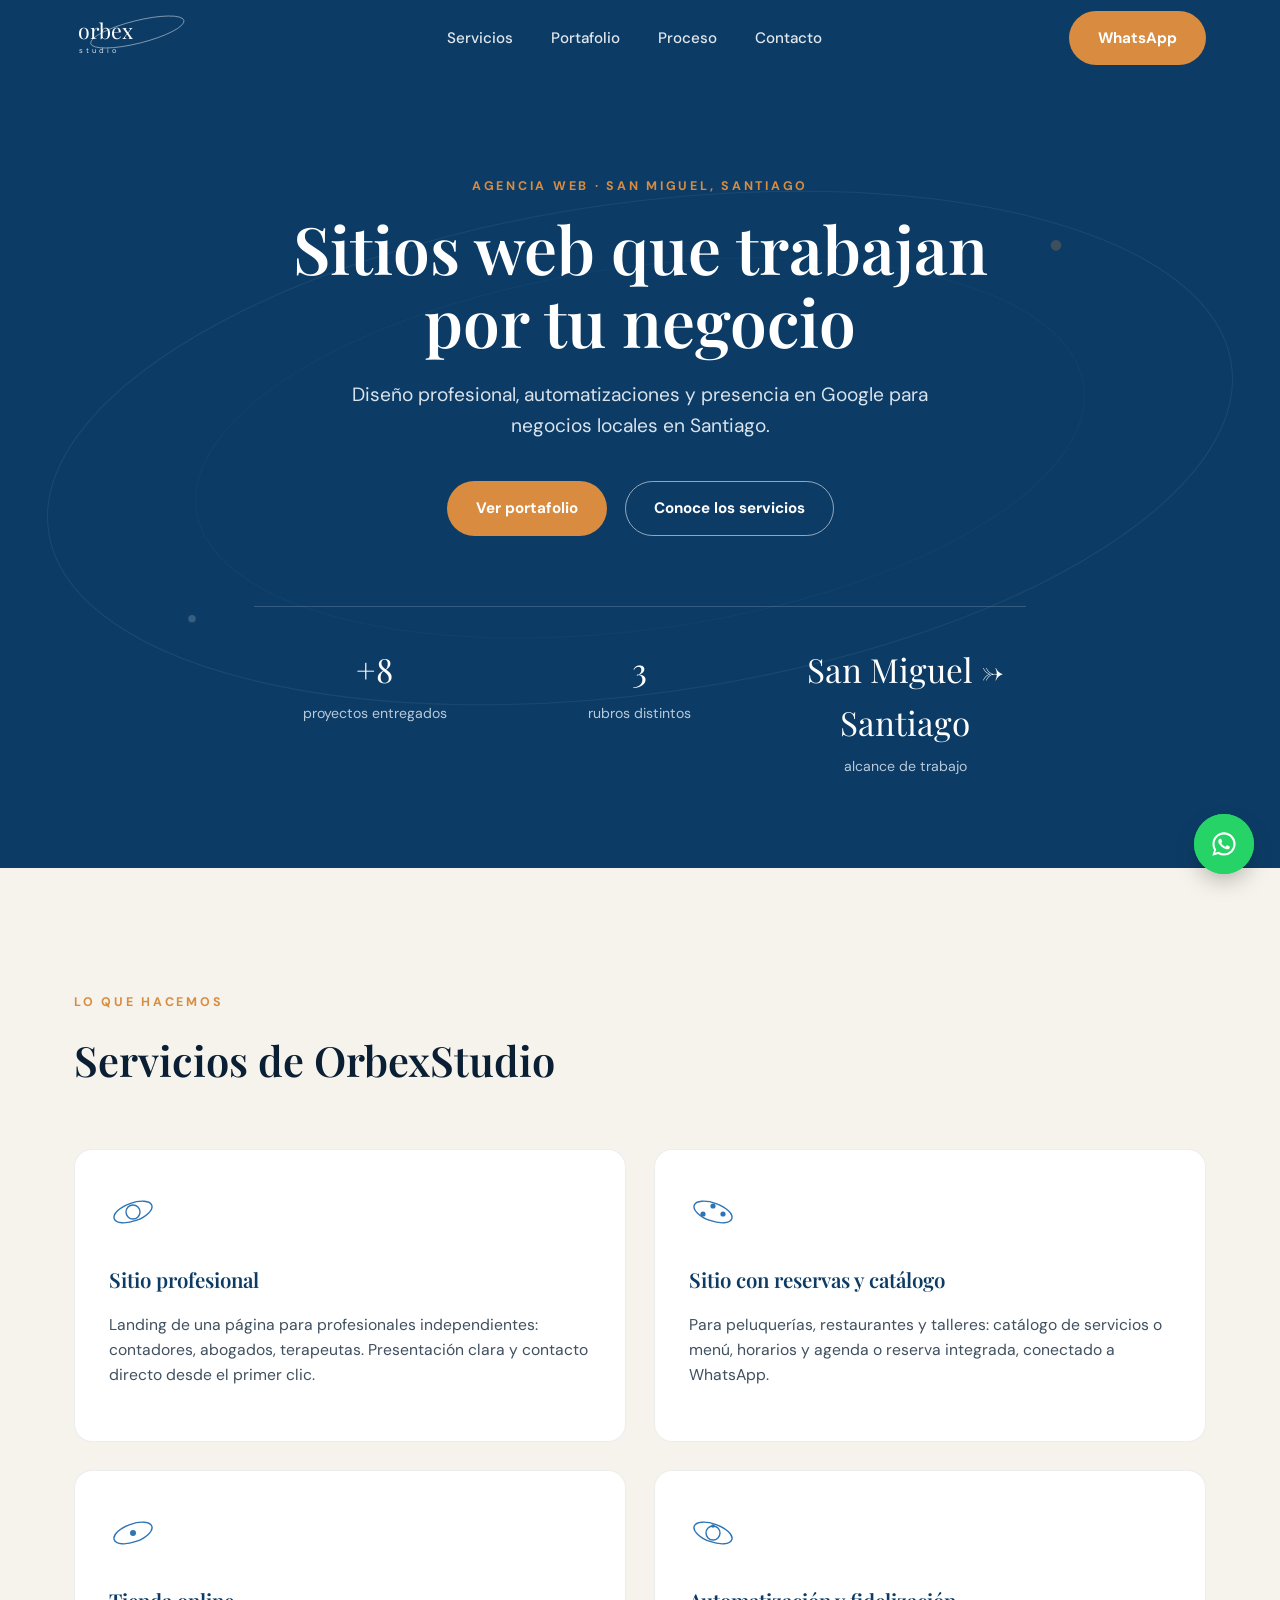
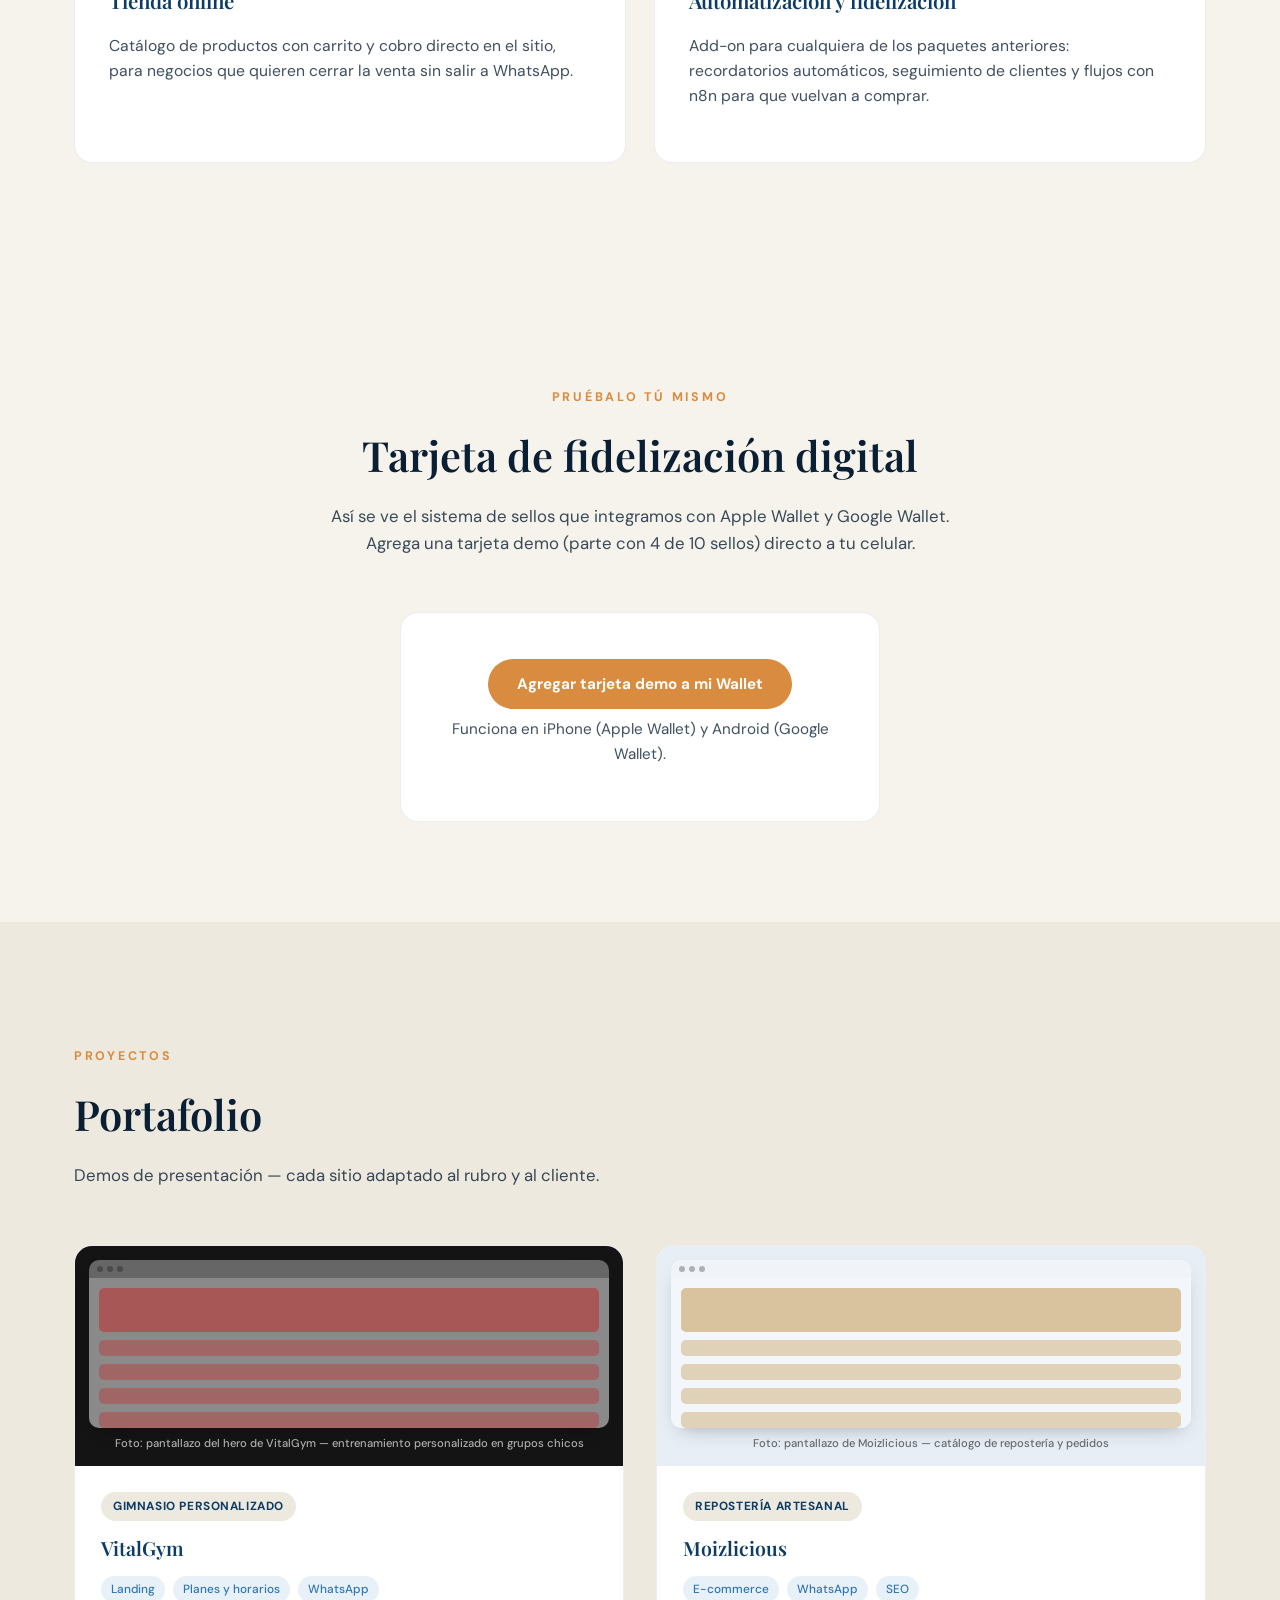
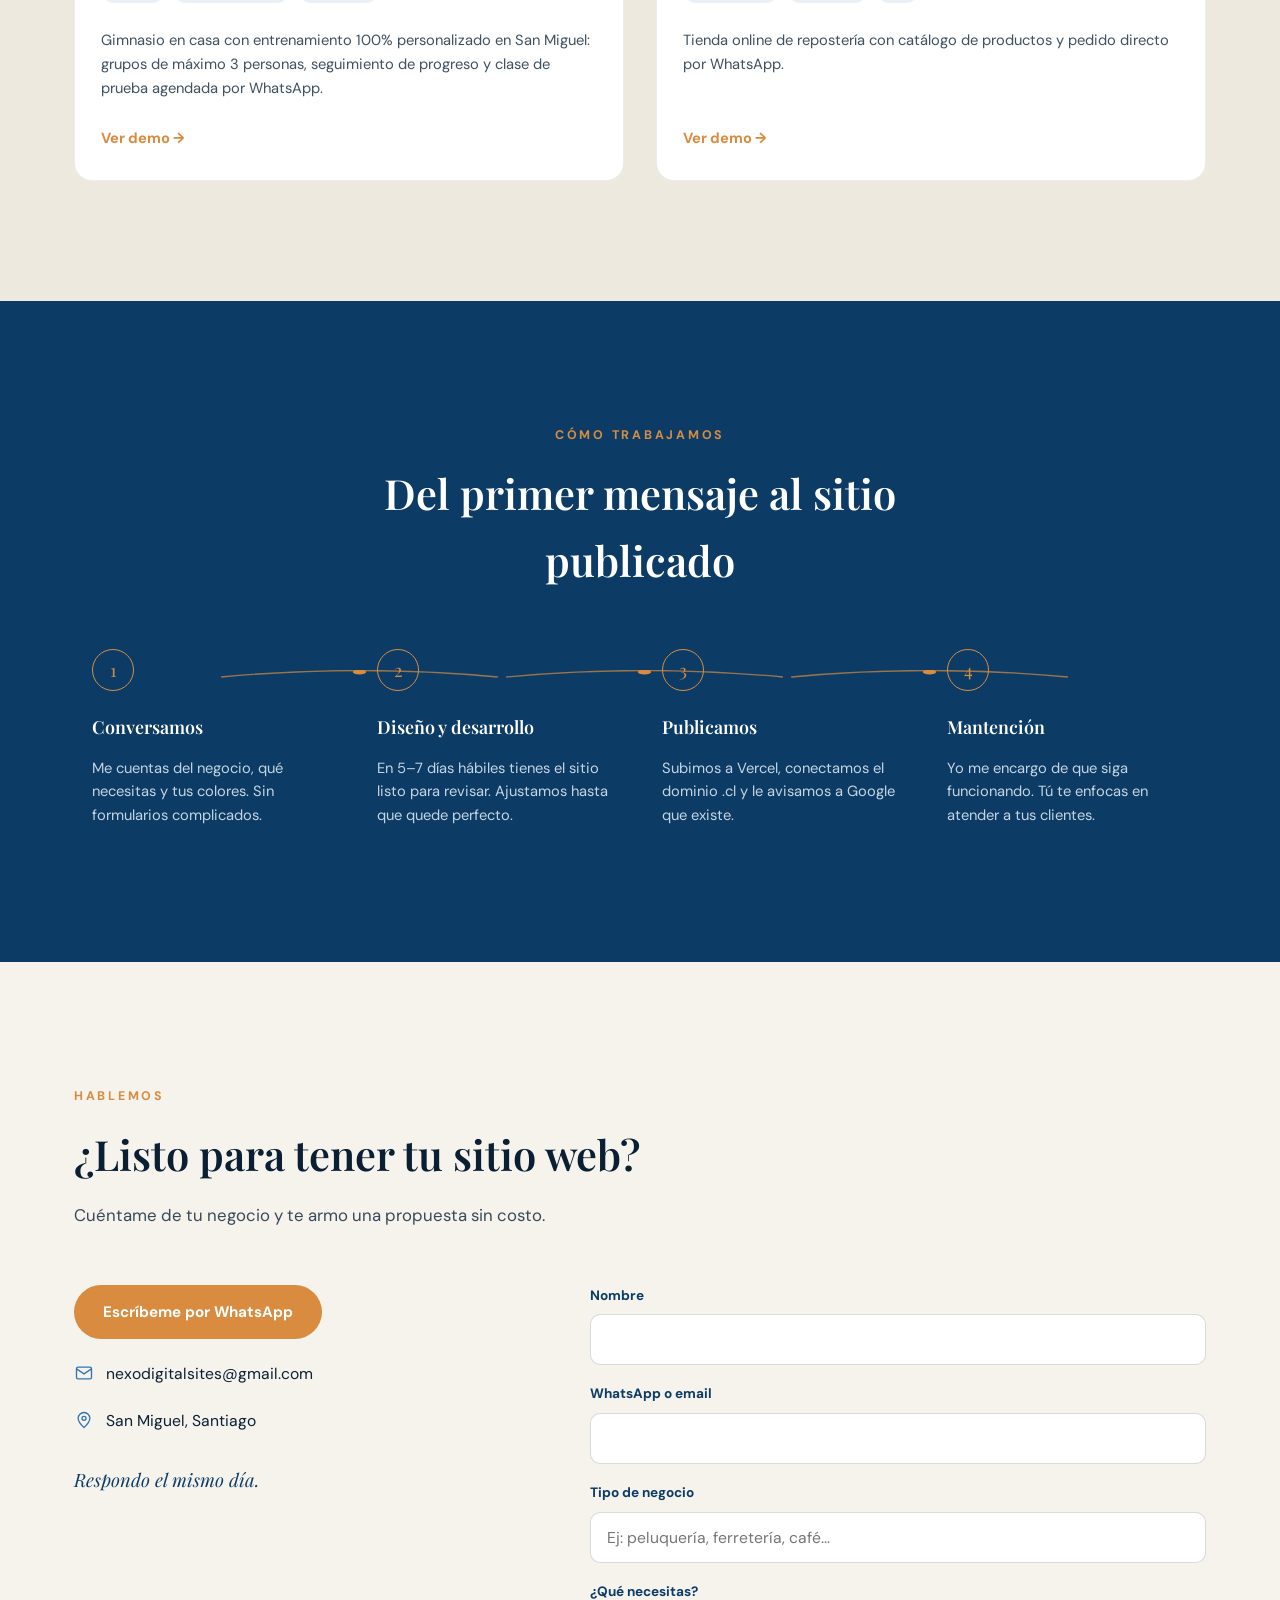
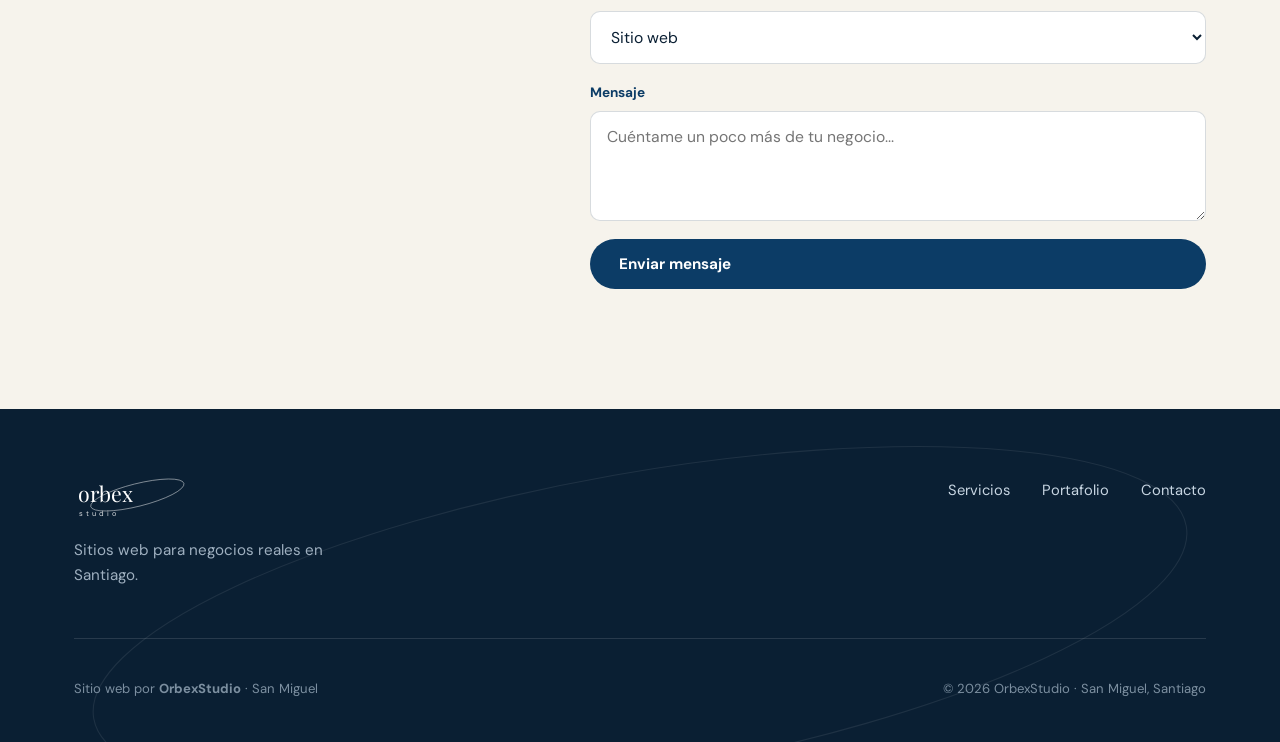
==== commit f60bff77: "Agrega botón de wallet demo para OrbexStudio" ====
--- a/index.html
+++ b/index.html
@@ -185,6 +185,17 @@
   .card-icon{ margin-bottom:20px; color:var(--color-accent); }
   .card h3{ font-size:1.28rem; margin-bottom:12px; color:var(--color-primary); }
   .card p{ opacity:.78; font-size:.98rem; }
+
+  /* ---------- demo fidelización ---------- */
+  .wallet-demo{ background:var(--color-paper); padding:100px 0; text-align:center; }
+  .wallet-demo-card{
+    max-width:480px; margin:0 auto; background:#fff; border-radius:18px;
+    padding:40px 34px; border:1px solid rgba(10,31,51,.08);
+  }
+  .wallet-demo-card p{ opacity:.78; font-size:.95rem; margin-top:8px; }
+  .wallet-demo-card .btn{ margin-top:6px; }
+  .wallet-demo-card .btn:disabled{ opacity:.6; cursor:not-allowed; transform:none; box-shadow:none; }
+  .wallet-demo-error{ margin-top:14px; color:#B3261E; font-size:.92rem; }
 
   /* ---------- portfolio ---------- */
   .portfolio{ background:var(--color-paper-alt); padding:120px 0; }
@@ -471,6 +482,22 @@
   </div>
 </section>
 
+<!-- ============ DEMO FIDELIZACIÓN ============ -->
+<section class="wallet-demo" id="demo-fidelizacion">
+  <div class="container">
+    <div class="section-head center reveal">
+      <span class="eyebrow">Pruébalo tú mismo</span>
+      <h2>Tarjeta de fidelización digital</h2>
+      <p>Así se ve el sistema de sellos que integramos con Apple Wallet y Google Wallet. Agrega una tarjeta demo (parte con 4 de 10 sellos) directo a tu celular.</p>
+    </div>
+    <div class="wallet-demo-card reveal">
+      <button id="walletDemoBtn" class="btn btn-primary" type="button">Agregar tarjeta demo a mi Wallet</button>
+      <p>Funciona en iPhone (Apple Wallet) y Android (Google Wallet).</p>
+      <p id="walletDemoError" class="wallet-demo-error" hidden></p>
+    </div>
+  </div>
+</section>
+
 <!-- ============ PORTAFOLIO ============ -->
 <section class="portfolio" id="portafolio">
   <div class="container">
@@ -738,6 +765,42 @@
     document.querySelectorAll('.reveal').forEach(function(el){ el.classList.add('visible'); });
   }
 
+  // Demo de fidelización: llama al backend de fidelizacion-nexo (otro
+  // proyecto/dominio) que crea la tarjeta demo y devuelve los links de
+  // Apple/Google Wallet ya generados.
+  var WALLET_DEMO_API = 'https://fidelizacion-nave.vercel.app/api/demo/orbexstudio';
+
+  function esIOS(){
+    return /iPad|iPhone|iPod/.test(navigator.userAgent);
+  }
+
+  var walletDemoBtn = document.getElementById('walletDemoBtn');
+  var walletDemoError = document.getElementById('walletDemoError');
+
+  walletDemoBtn.addEventListener('click', function(){
+    walletDemoBtn.disabled = true;
+    walletDemoBtn.textContent = 'Generando...';
+    walletDemoError.hidden = true;
+
+    fetch(WALLET_DEMO_API, { method: 'POST' })
+      .then(function(res){
+        if (!res.ok) throw new Error('Error generando el pase');
+        return res.json();
+      })
+      .then(function(data){
+        window.location.href = esIOS() ? data.appleWalletUrl : data.googleWalletUrl;
+      })
+      .catch(function(err){
+        console.error(err);
+        walletDemoError.textContent = 'No se pudo generar el pase. Intenta de nuevo.';
+        walletDemoError.hidden = false;
+      })
+      .finally(function(){
+        walletDemoBtn.disabled = false;
+        walletDemoBtn.textContent = 'Agregar tarjeta demo a mi Wallet';
+      });
+  });
+
   // WEBHOOK n8n CONECTAR AQUÍ
   // Cuando n8n esté activo, reemplazar el bloque de abajo por un fetch()
   // POST hacia el webhook de n8n con los mismos datos del formulario.
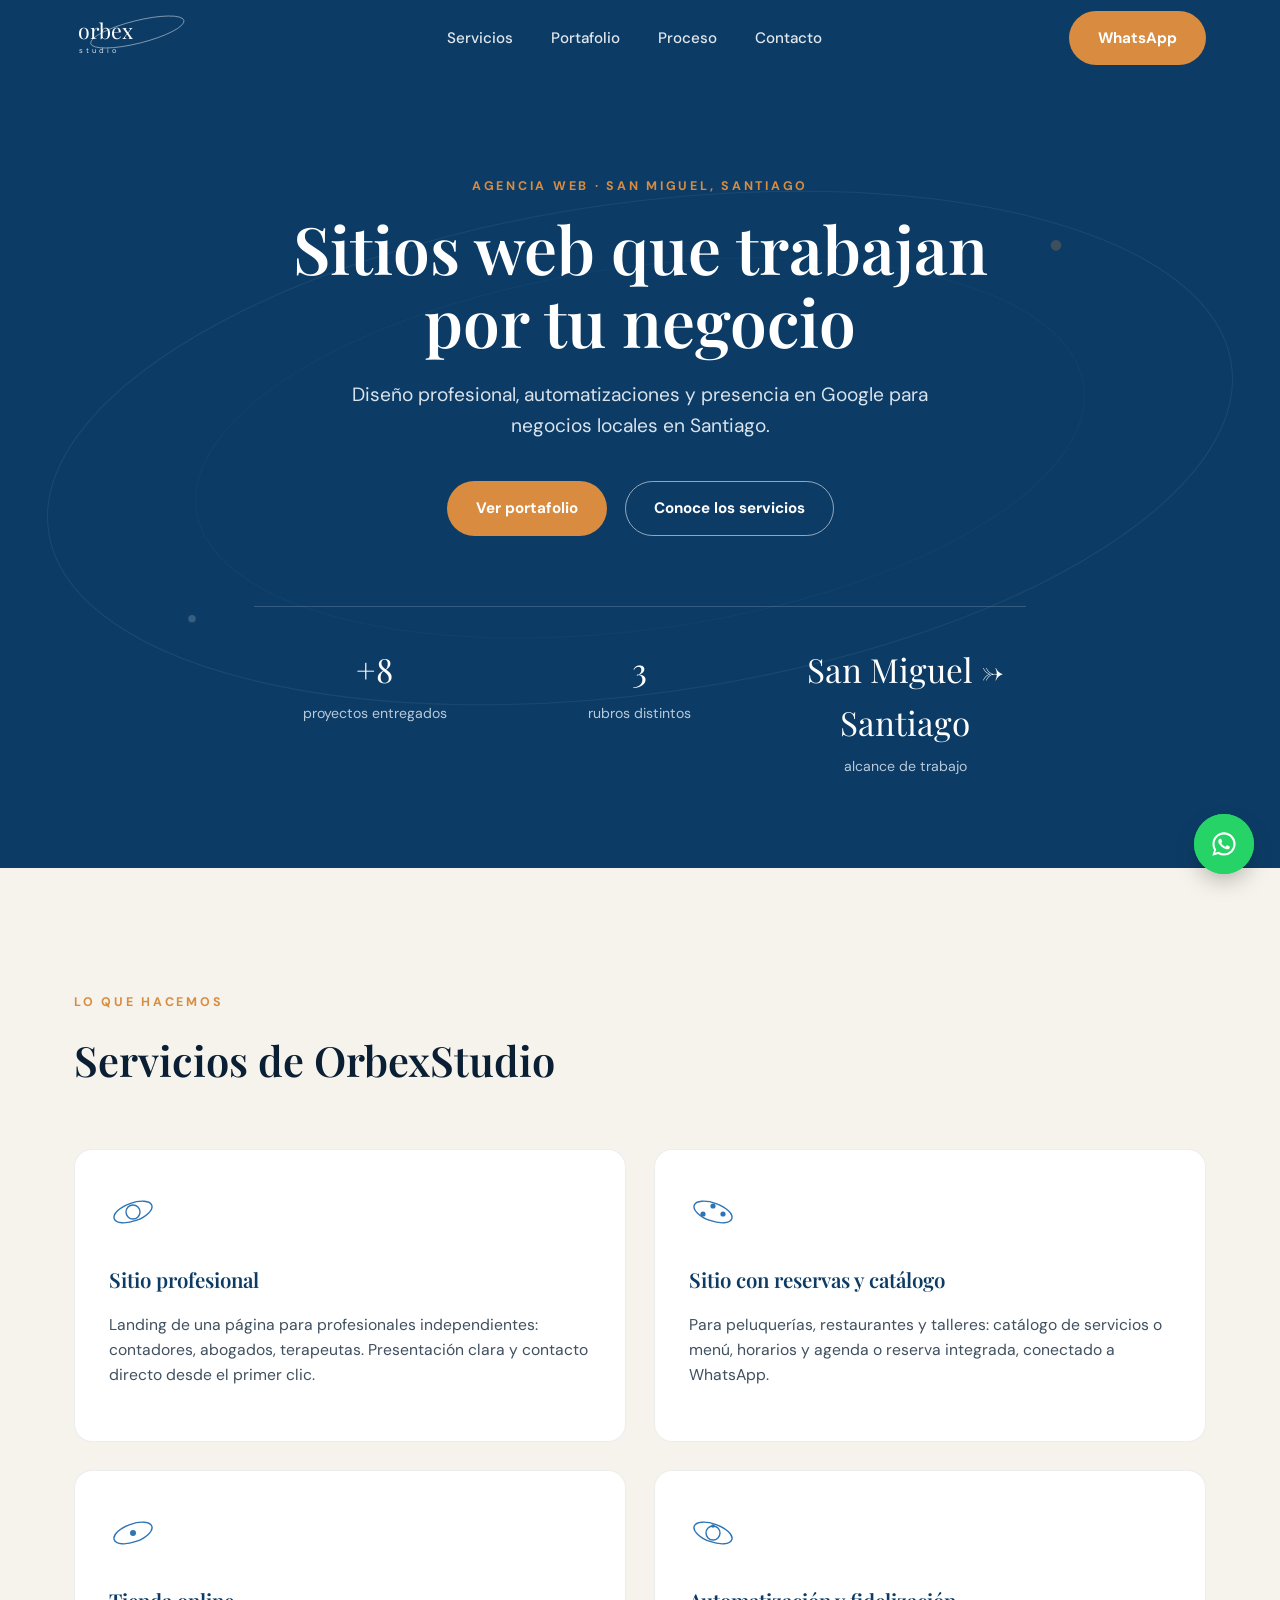
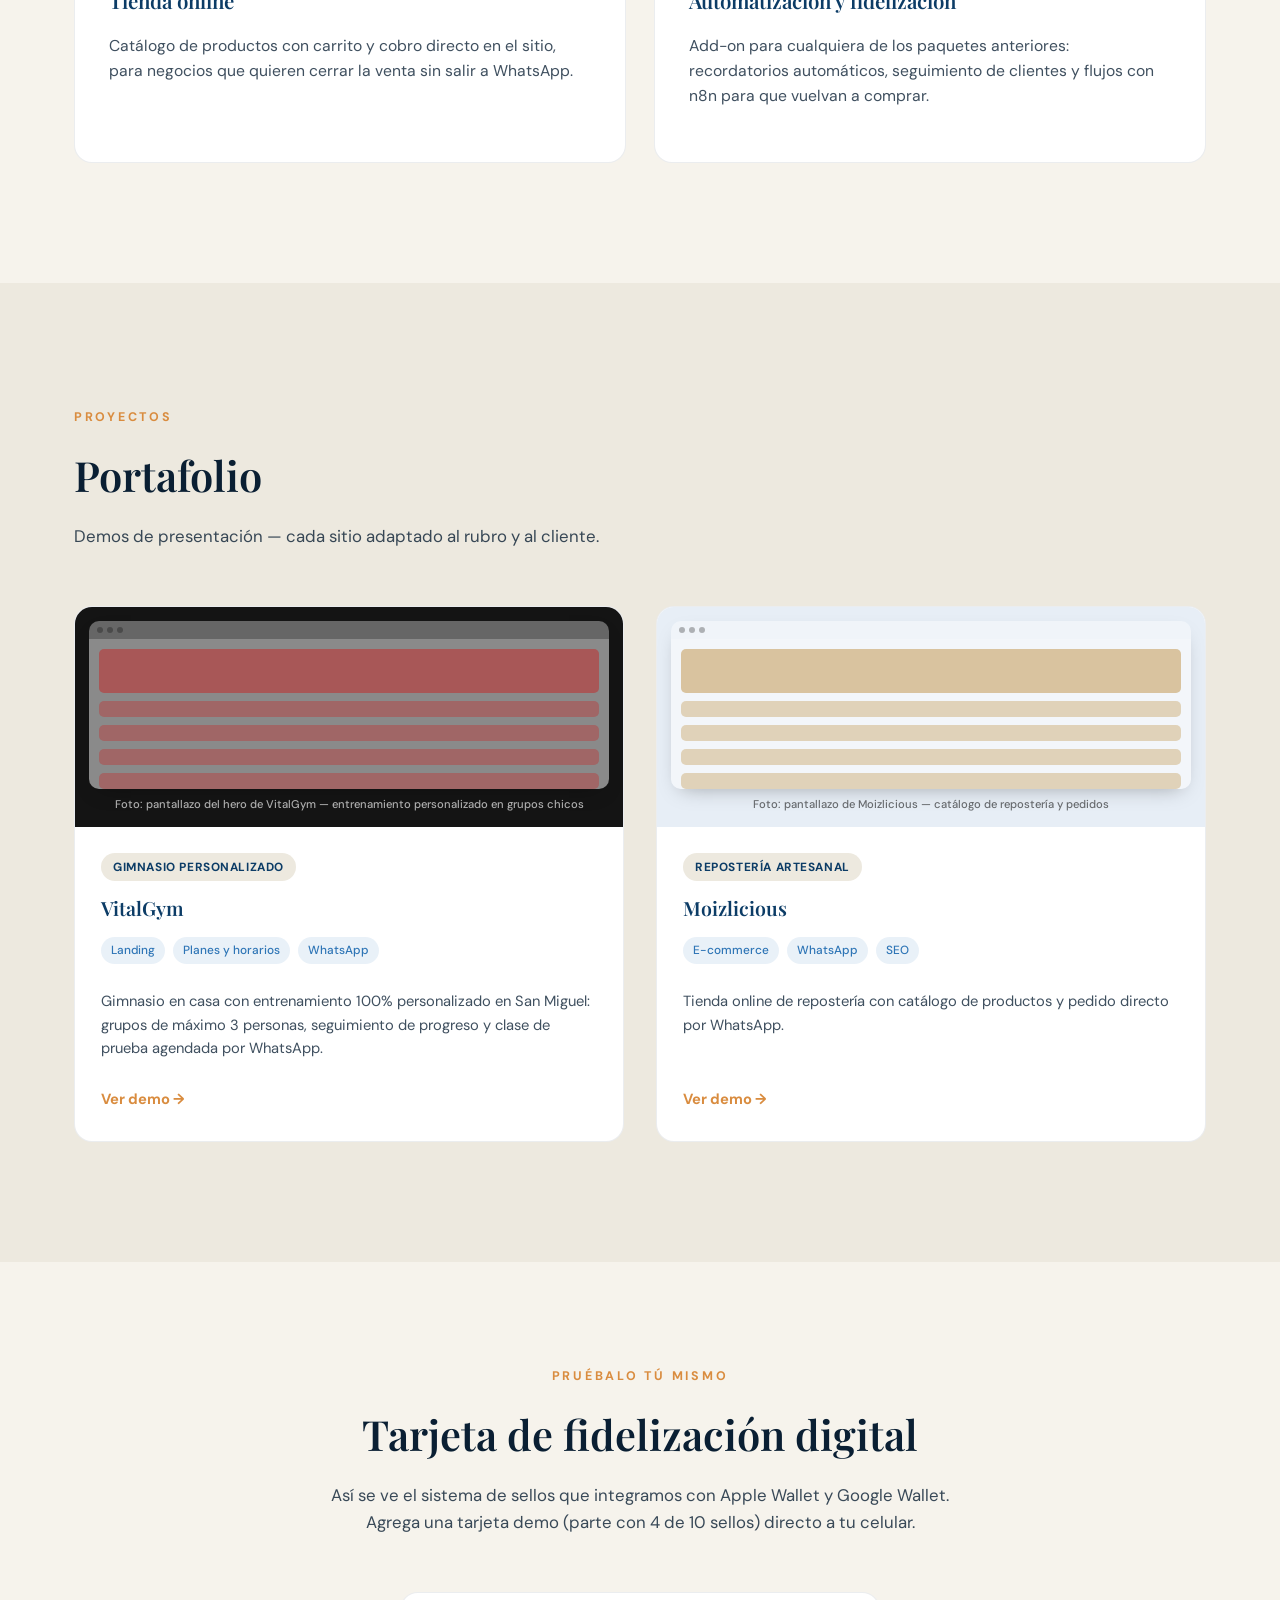
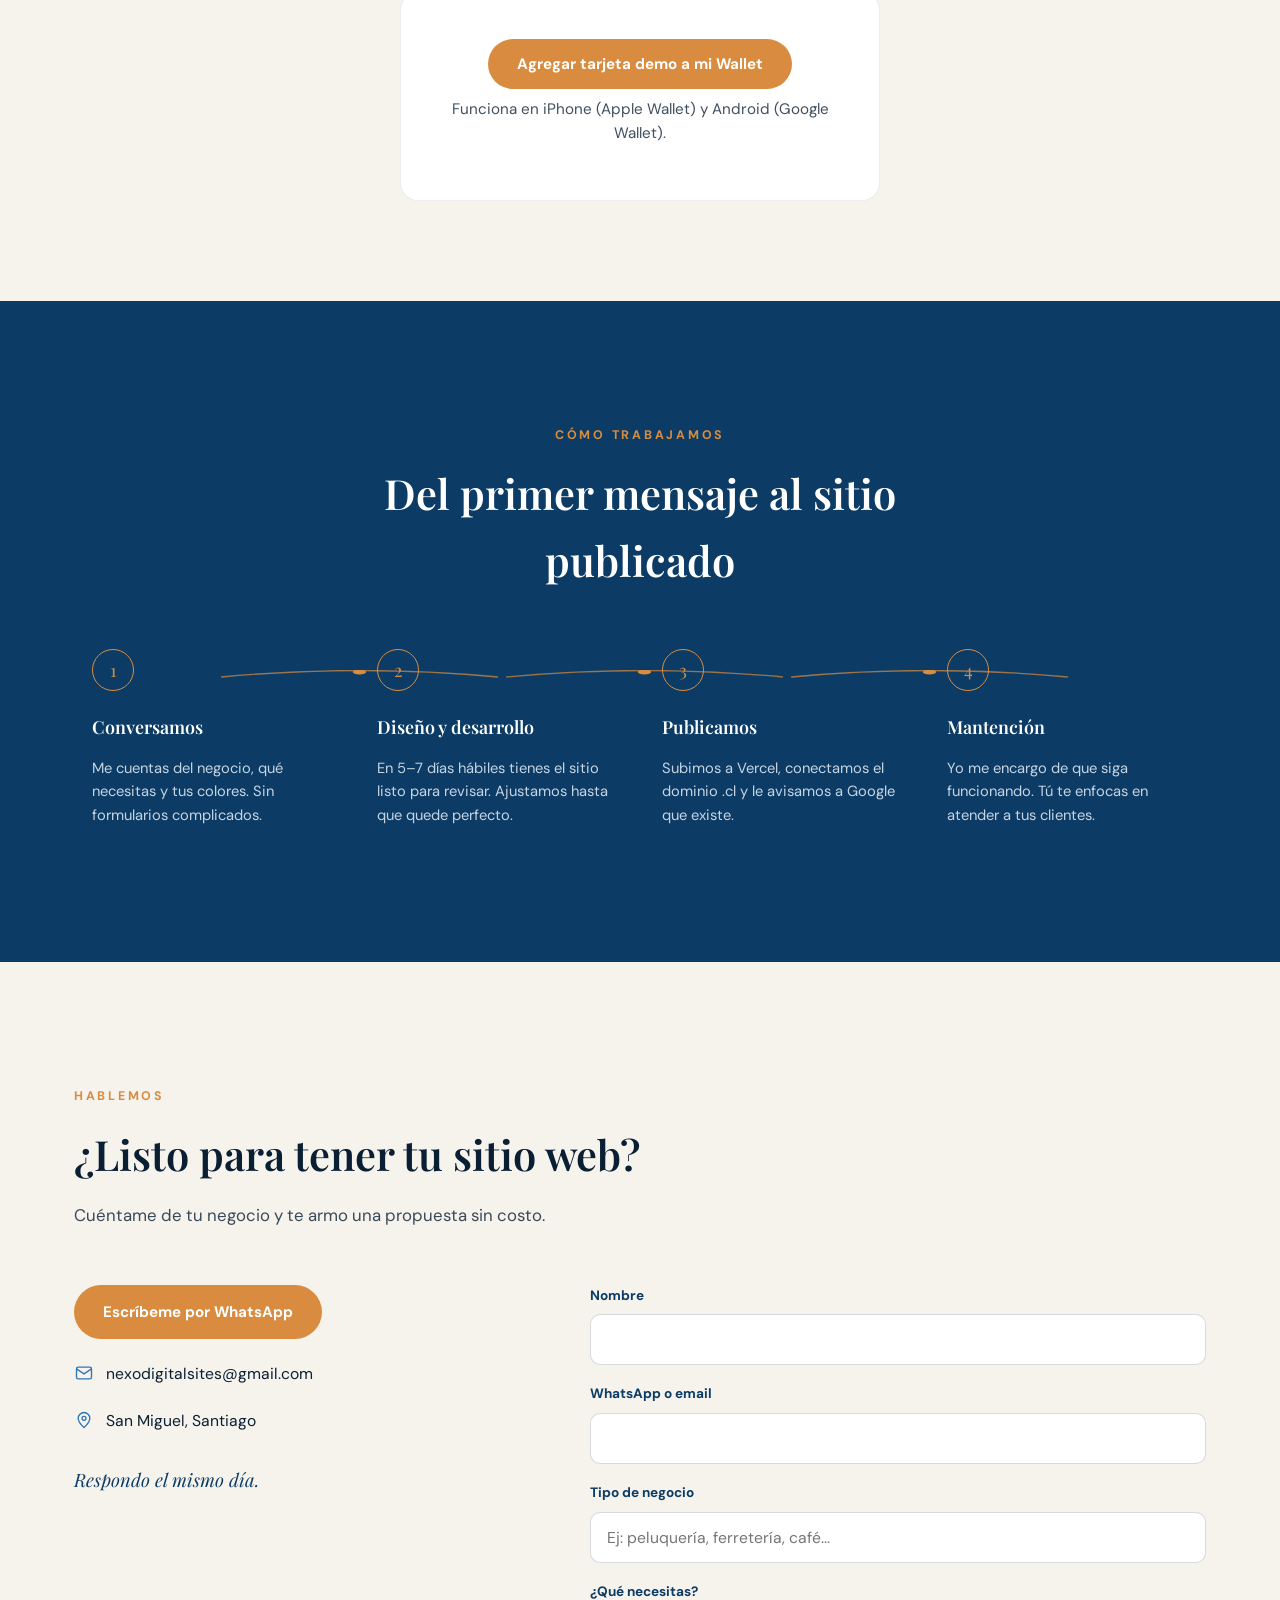
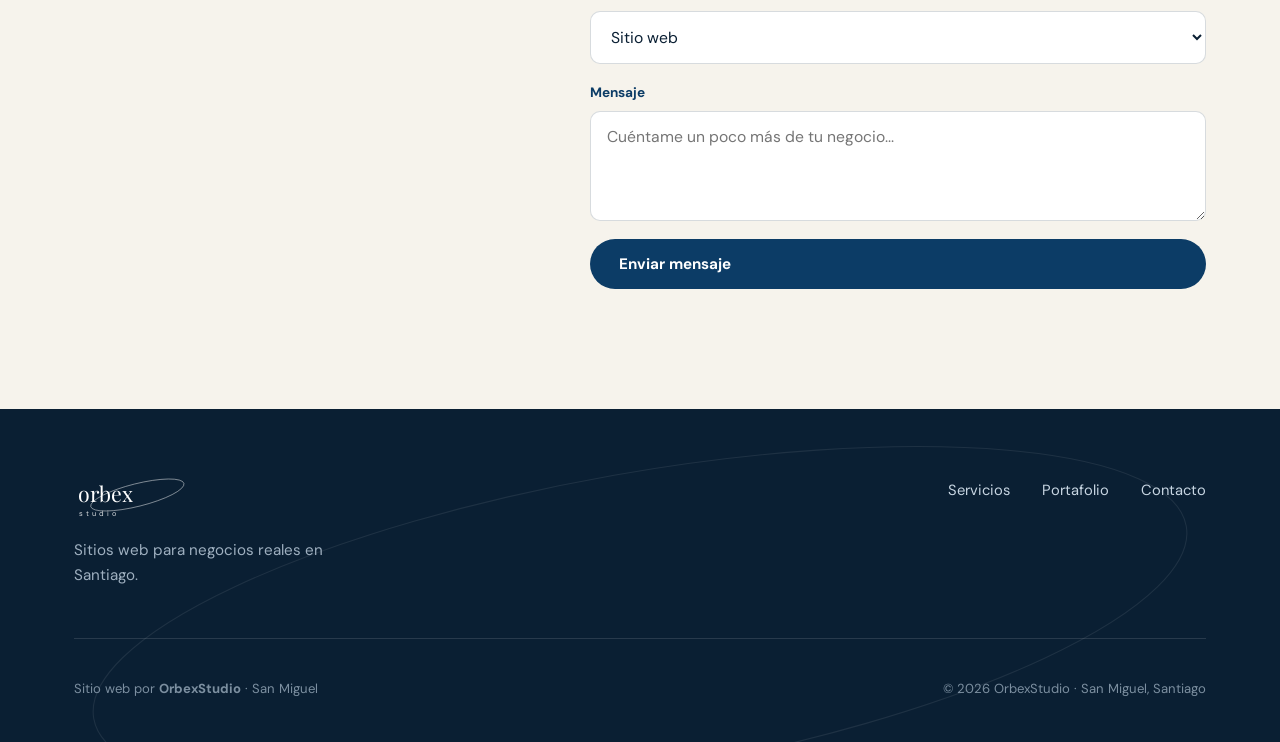
==== commit 3aa49a02: "Reordena secciones: portafolio antes de fidelización Co-Authored-By: Claude Sonnet 5 <noreply@anthro" ====
--- a/index.html
+++ b/index.html
@@ -482,22 +482,6 @@
   </div>
 </section>
 
-<!-- ============ DEMO FIDELIZACIÓN ============ -->
-<section class="wallet-demo" id="demo-fidelizacion">
-  <div class="container">
-    <div class="section-head center reveal">
-      <span class="eyebrow">Pruébalo tú mismo</span>
-      <h2>Tarjeta de fidelización digital</h2>
-      <p>Así se ve el sistema de sellos que integramos con Apple Wallet y Google Wallet. Agrega una tarjeta demo (parte con 4 de 10 sellos) directo a tu celular.</p>
-    </div>
-    <div class="wallet-demo-card reveal">
-      <button id="walletDemoBtn" class="btn btn-primary" type="button">Agregar tarjeta demo a mi Wallet</button>
-      <p>Funciona en iPhone (Apple Wallet) y Android (Google Wallet).</p>
-      <p id="walletDemoError" class="wallet-demo-error" hidden></p>
-    </div>
-  </div>
-</section>
-
 <!-- ============ PORTAFOLIO ============ -->
 <section class="portfolio" id="portafolio">
   <div class="container">
@@ -597,6 +581,22 @@
         </div>
       </article>
 
+    </div>
+  </div>
+</section>
+
+<!-- ============ DEMO FIDELIZACIÓN ============ -->
+<section class="wallet-demo" id="demo-fidelizacion">
+  <div class="container">
+    <div class="section-head center reveal">
+      <span class="eyebrow">Pruébalo tú mismo</span>
+      <h2>Tarjeta de fidelización digital</h2>
+      <p>Así se ve el sistema de sellos que integramos con Apple Wallet y Google Wallet. Agrega una tarjeta demo (parte con 4 de 10 sellos) directo a tu celular.</p>
+    </div>
+    <div class="wallet-demo-card reveal">
+      <button id="walletDemoBtn" class="btn btn-primary" type="button">Agregar tarjeta demo a mi Wallet</button>
+      <p>Funciona en iPhone (Apple Wallet) y Android (Google Wallet).</p>
+      <p id="walletDemoError" class="wallet-demo-error" hidden></p>
     </div>
   </div>
 </section>
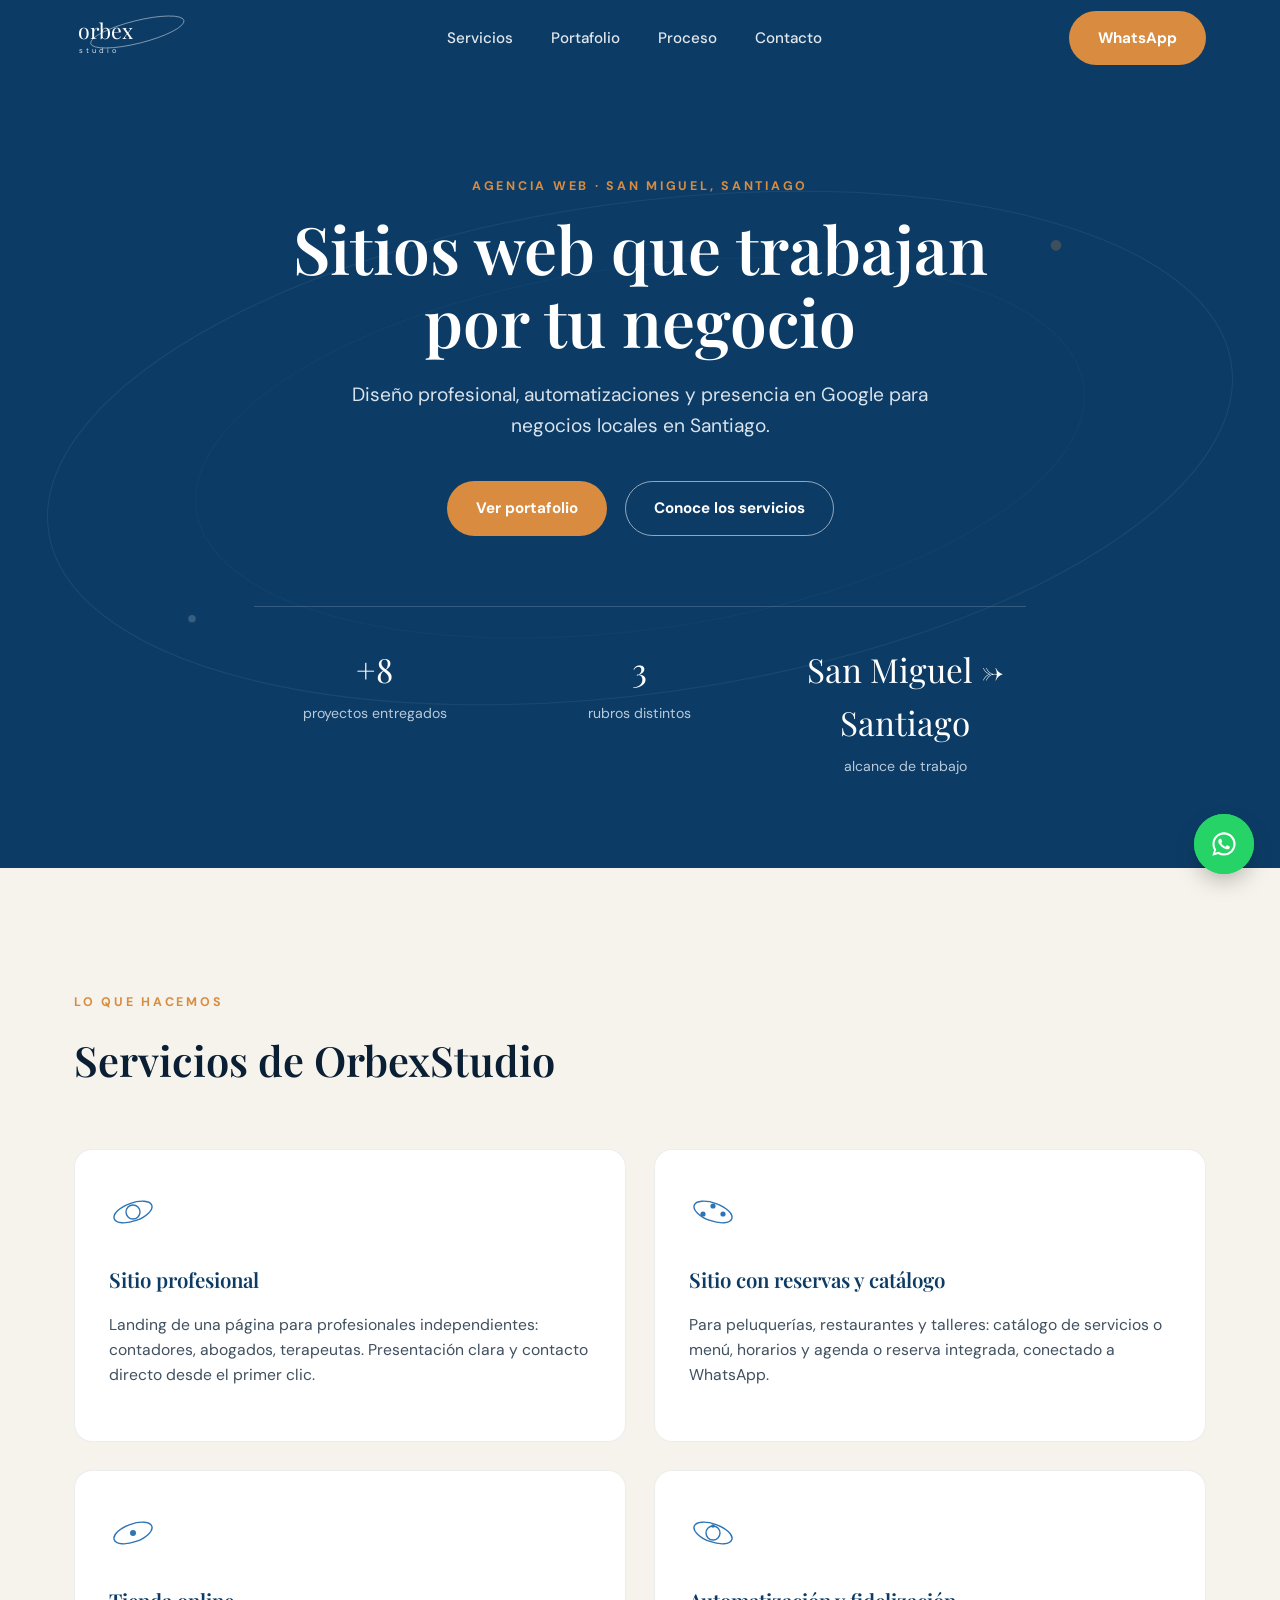
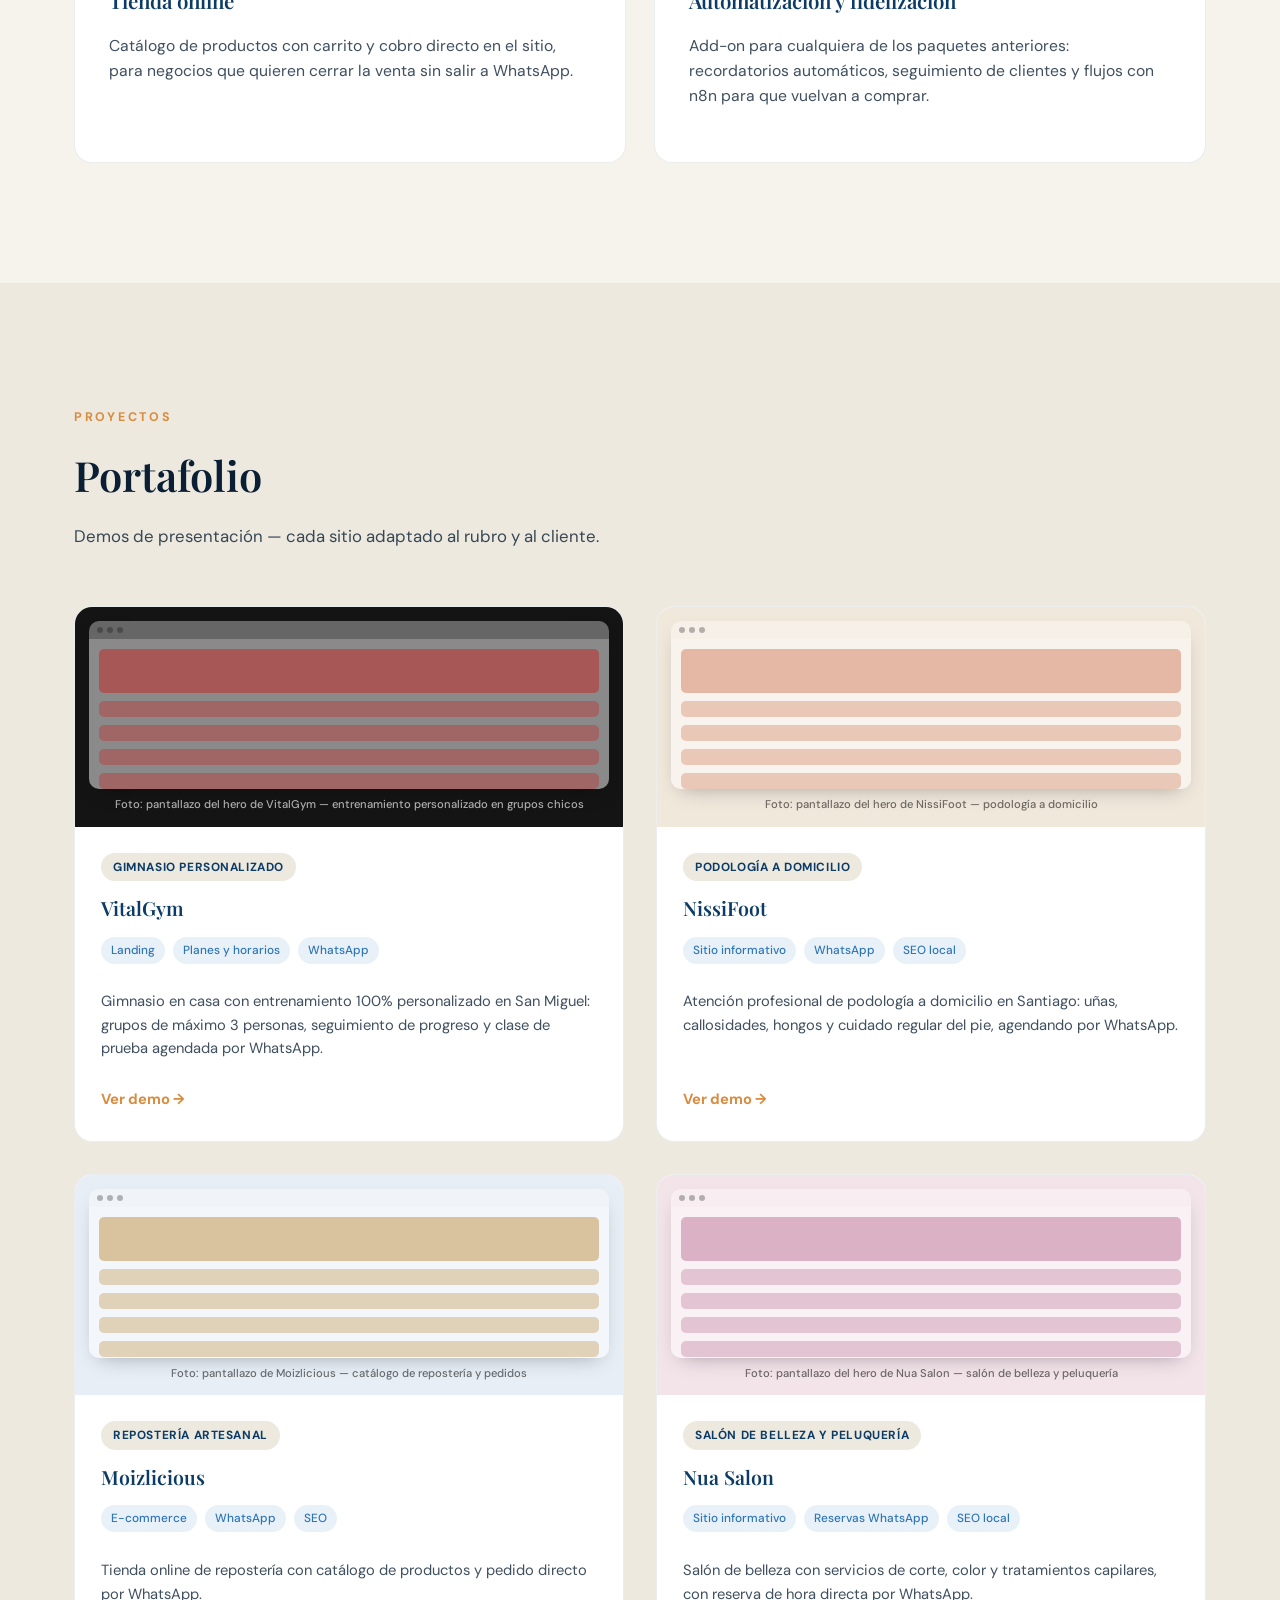
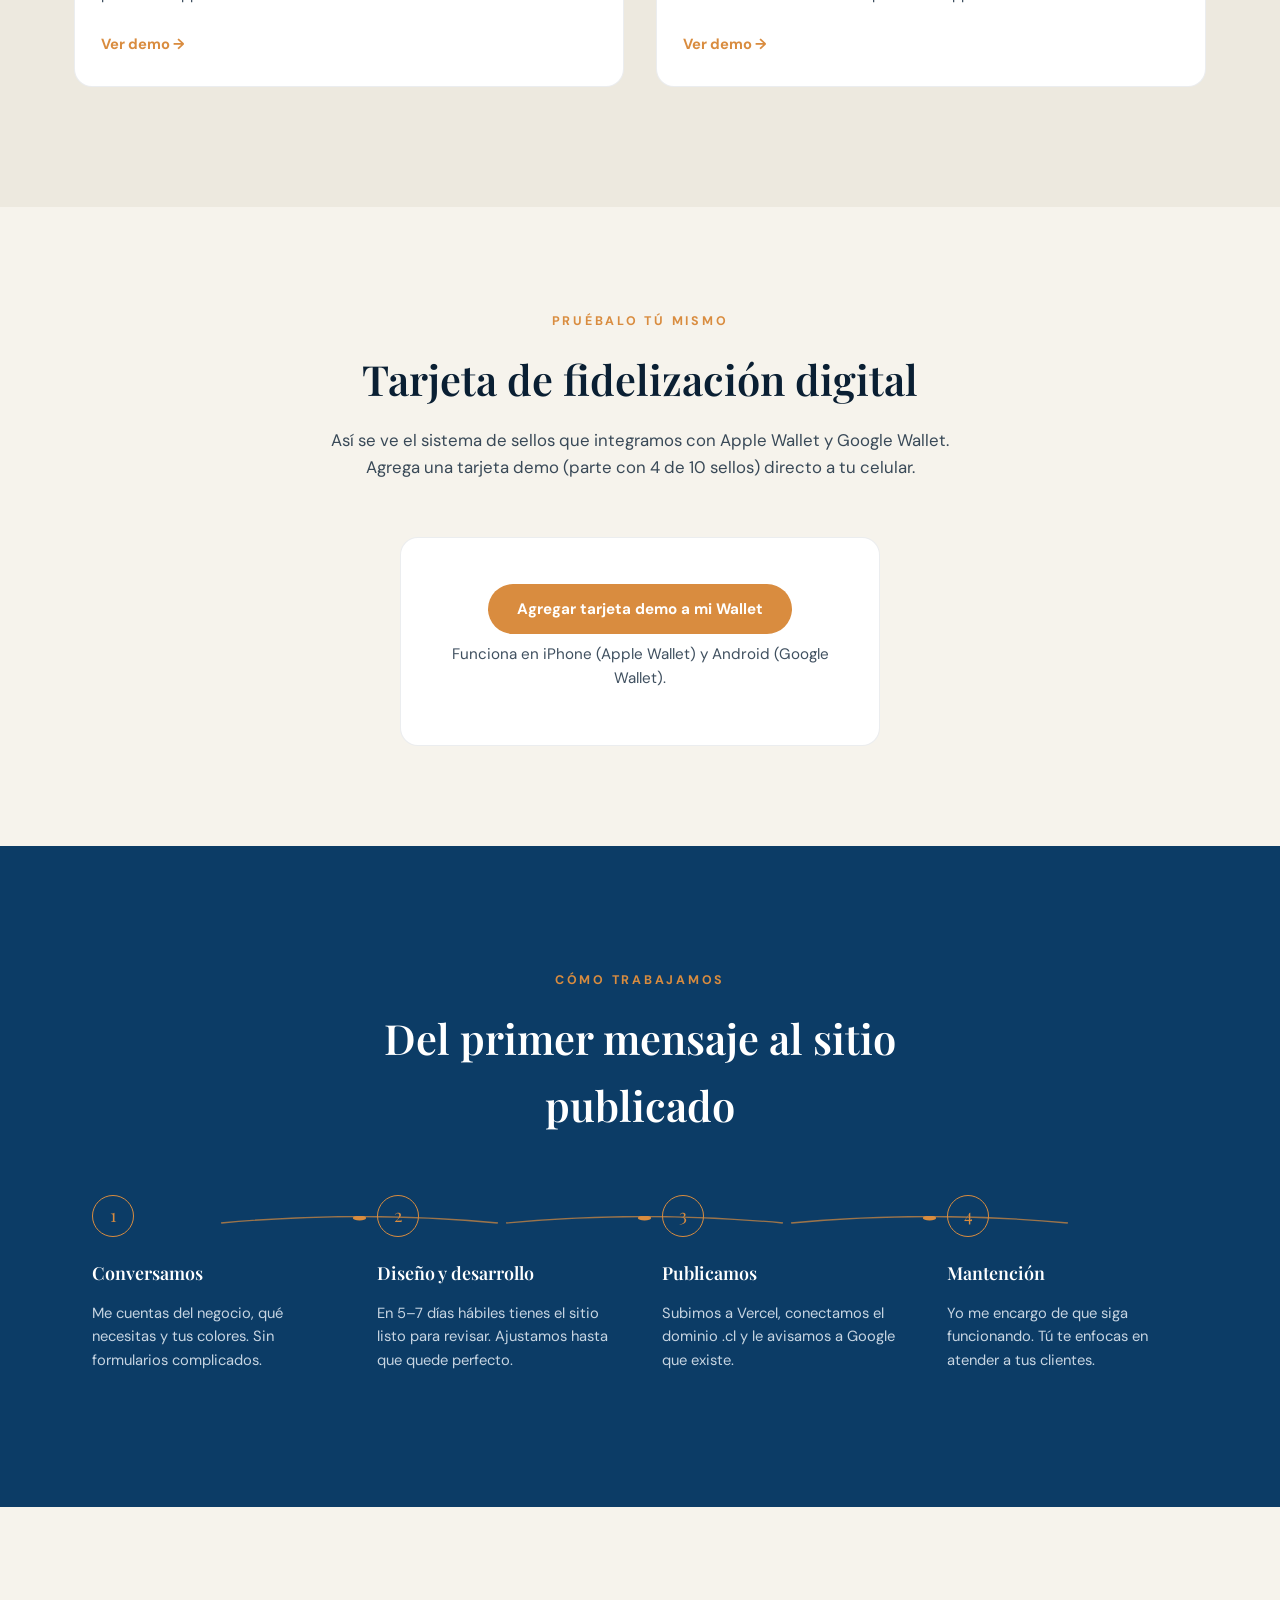
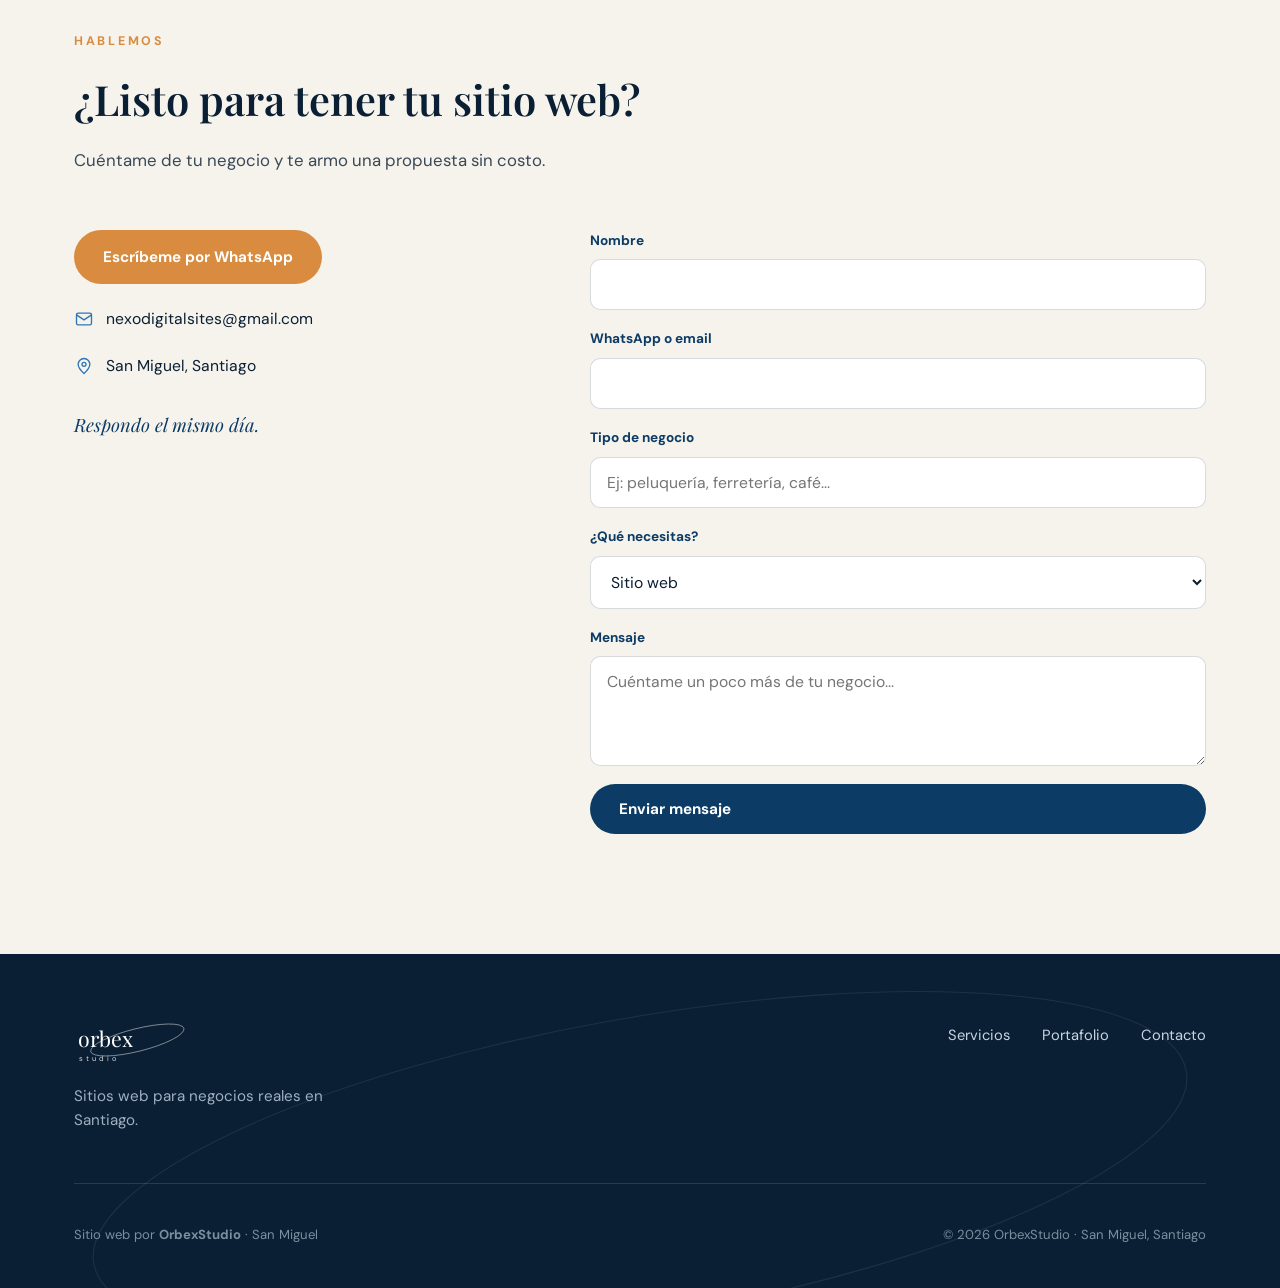
==== commit a495742b: "Agrega NissiFoot y Nua Salon al portafolio Activa la tarjeta de podologia a domicilio (antes oculta " ====
--- a/index.html
+++ b/index.html
@@ -522,8 +522,7 @@
         </div>
       </article>
 
-      <!-- Oculto hasta tener demo real y link: quitar la clase "oculto" del <article> para reactivar esta card -->
-      <article class="proj-card reveal oculto">
+      <article class="proj-card reveal">
         <div class="proj-thumb" style="background:#F1E8DC;">
           <div class="mockup-window">
             <div class="mockup-bar"><span></span><span></span><span></span></div>
@@ -541,14 +540,14 @@
               </div>
             </div>
           </div>
-          <p class="proj-thumb-caption">Foto: pantallazo del hero de VitalFoot — podología a domicilio</p>
+          <p class="proj-thumb-caption">Foto: pantallazo del hero de NissiFoot — podología a domicilio</p>
         </div>
         <div class="proj-body">
           <span class="proj-badge">Podología a domicilio</span>
-          <h3>VitalFoot</h3>
+          <h3>NissiFoot</h3>
           <div class="proj-tags"><span>Sitio informativo</span><span>WhatsApp</span><span>SEO local</span></div>
           <p class="desc">Atención profesional de podología a domicilio en Santiago: uñas, callosidades, hongos y cuidado regular del pie, agendando por WhatsApp.</p>
-          <span class="proj-link disabled">Demo próximamente</span>
+          <a href="https://nissifoot.vercel.app" target="_blank" rel="noopener" class="proj-link">Ver demo →</a>
         </div>
       </article>
 
@@ -578,6 +577,35 @@
           <div class="proj-tags"><span>E-commerce</span><span>WhatsApp</span><span>SEO</span></div>
           <p class="desc">Tienda online de repostería con catálogo de productos y pedido directo por WhatsApp.</p>
           <a href="https://moizlicious.vercel.app" target="_blank" rel="noopener" class="proj-link">Ver demo →</a>
+        </div>
+      </article>
+
+      <article class="proj-card reveal">
+        <div class="proj-thumb" style="background:#F3E4EA;">
+          <div class="mockup-window">
+            <div class="mockup-bar"><span></span><span></span><span></span></div>
+            <div class="mockup-scene">
+              <div class="mockup-scene-inner" style="--proj-accent:#B5638C;">
+                <div class="mockup-block mockup-hero"></div>
+                <div class="mockup-block"></div>
+                <div class="mockup-block"></div>
+                <div class="mockup-block"></div>
+                <div class="mockup-block"></div>
+                <div class="mockup-block"></div>
+                <div class="mockup-block"></div>
+                <div class="mockup-block"></div>
+                <div class="mockup-block"></div>
+              </div>
+            </div>
+          </div>
+          <p class="proj-thumb-caption">Foto: pantallazo del hero de Nua Salon — salón de belleza y peluquería</p>
+        </div>
+        <div class="proj-body">
+          <span class="proj-badge">Salón de belleza y peluquería</span>
+          <h3>Nua Salon</h3>
+          <div class="proj-tags"><span>Sitio informativo</span><span>Reservas WhatsApp</span><span>SEO local</span></div>
+          <p class="desc">Salón de belleza con servicios de corte, color y tratamientos capilares, con reserva de hora directa por WhatsApp.</p>
+          <a href="https://nua-salon-demo.vercel.app/" target="_blank" rel="noopener" class="proj-link">Ver demo →</a>
         </div>
       </article>
 
@@ -766,13 +794,9 @@
   }
 
   // Demo de fidelización: llama al backend de fidelizacion-nexo (otro
-  // proyecto/dominio) que crea la tarjeta demo y devuelve los links de
-  // Apple/Google Wallet ya generados.
+  // proyecto/dominio) que crea la tarjeta demo y devuelve el link a la
+  // landing de fidelización, donde el usuario elige Apple o Google Wallet.
   var WALLET_DEMO_API = 'https://fidelizacion-nave.vercel.app/api/demo/orbexstudio';
-
-  function esIOS(){
-    return /iPad|iPhone|iPod/.test(navigator.userAgent);
-  }
 
   var walletDemoBtn = document.getElementById('walletDemoBtn');
   var walletDemoError = document.getElementById('walletDemoError');
@@ -788,7 +812,7 @@
         return res.json();
       })
       .then(function(data){
-        window.location.href = esIOS() ? data.appleWalletUrl : data.googleWalletUrl;
+        window.location.href = data.landingUrl;
       })
       .catch(function(err){
         console.error(err);
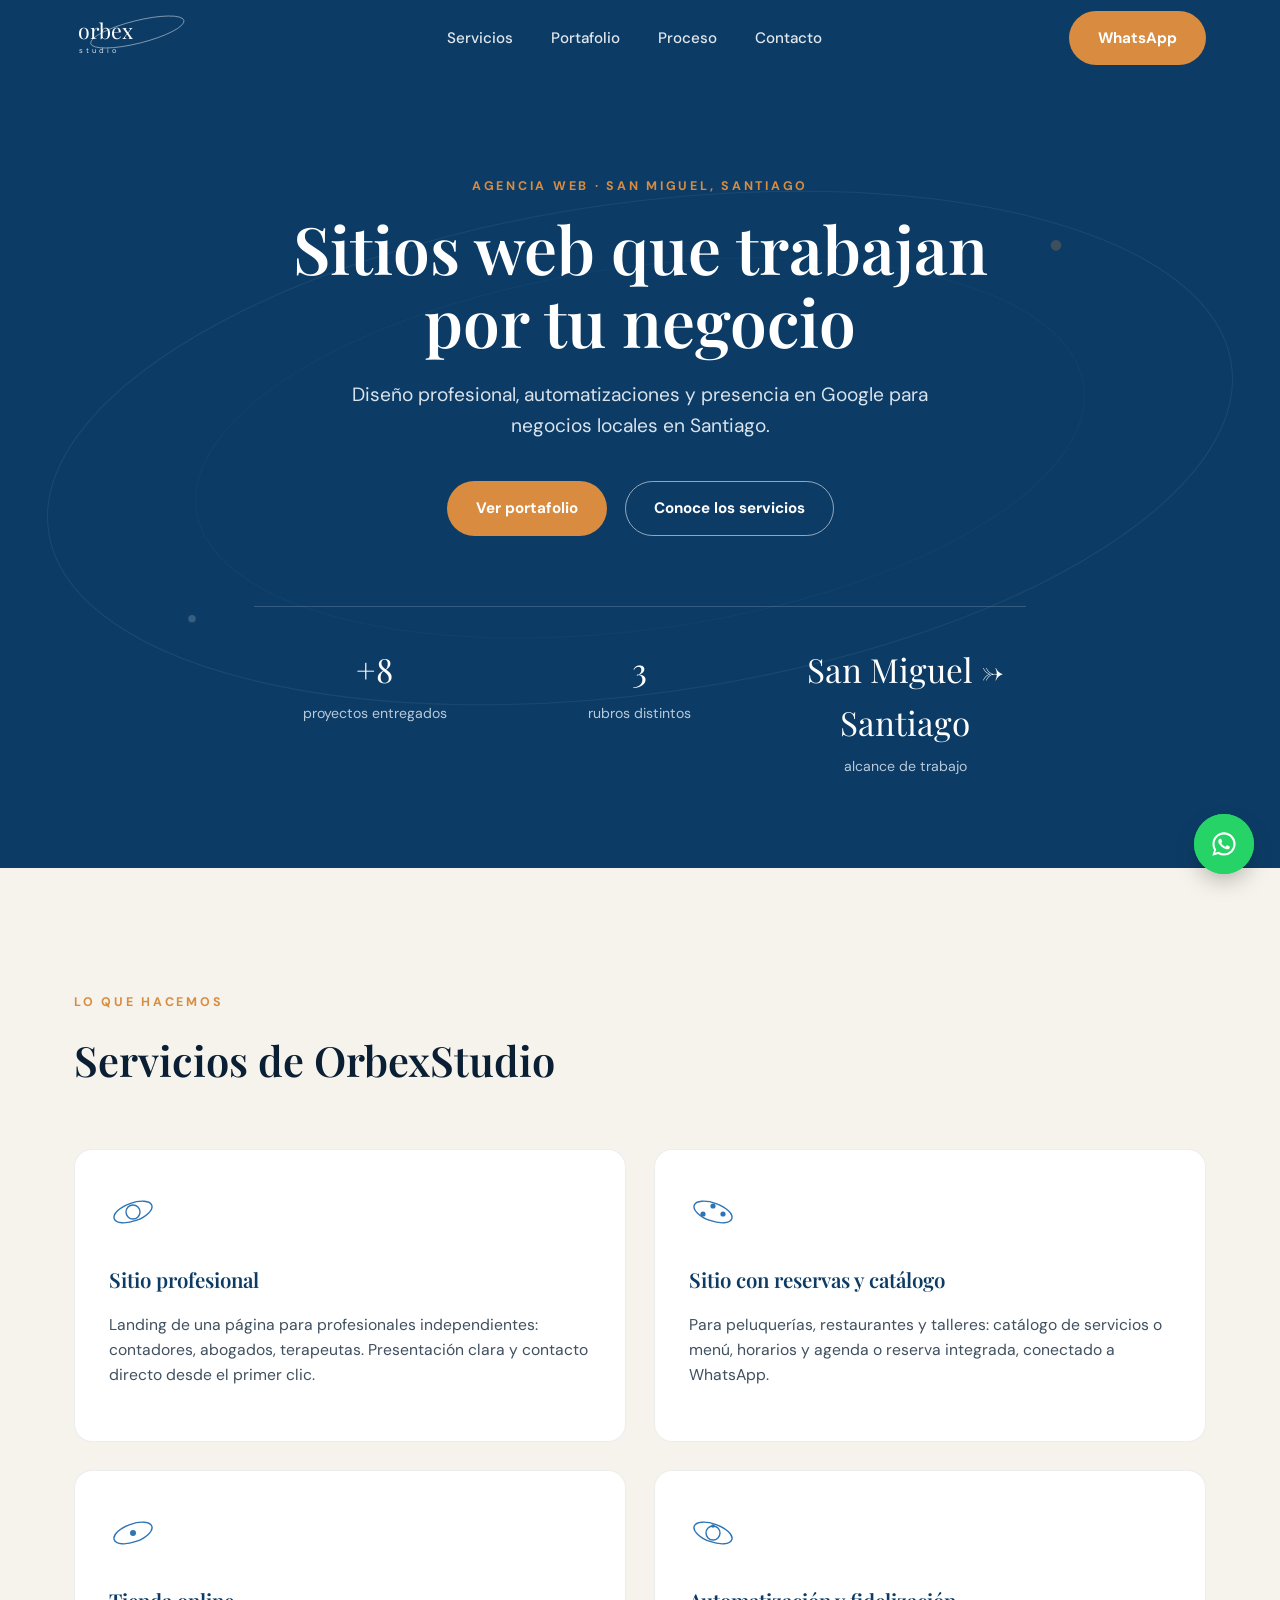
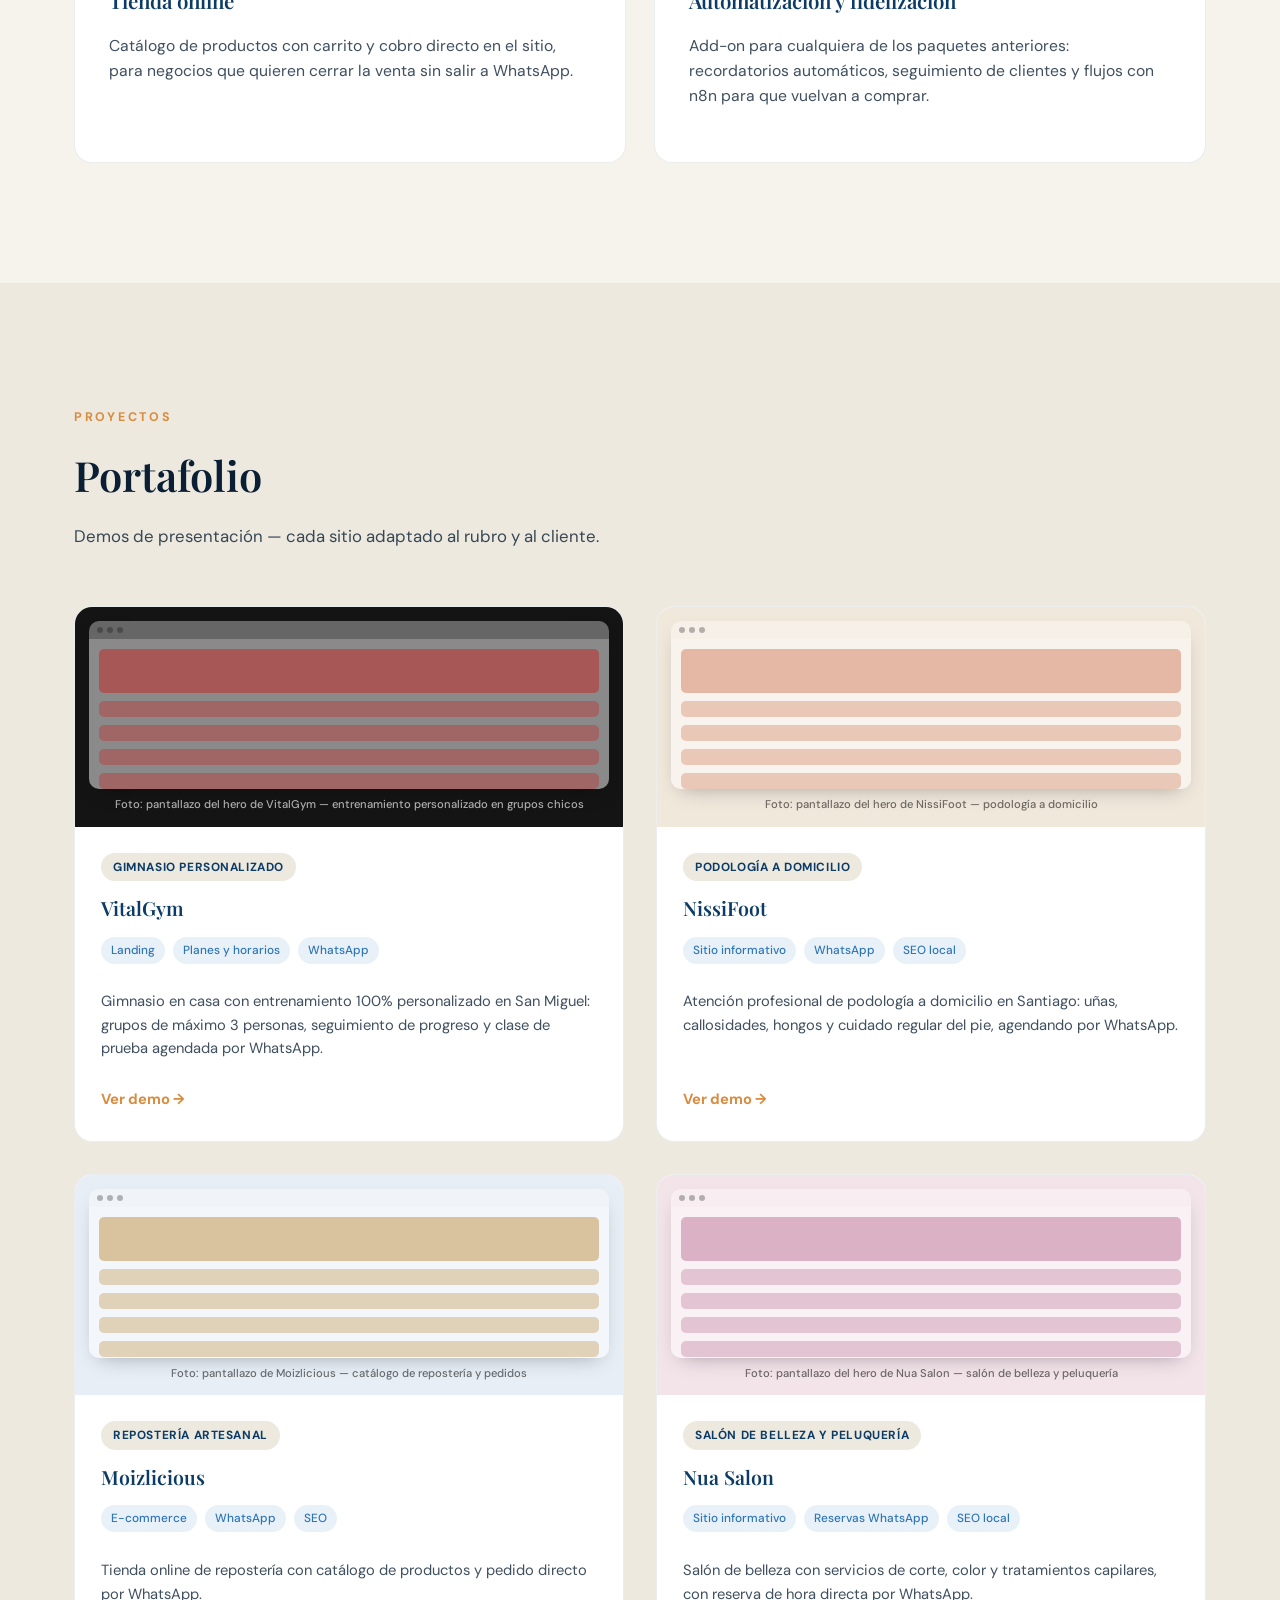
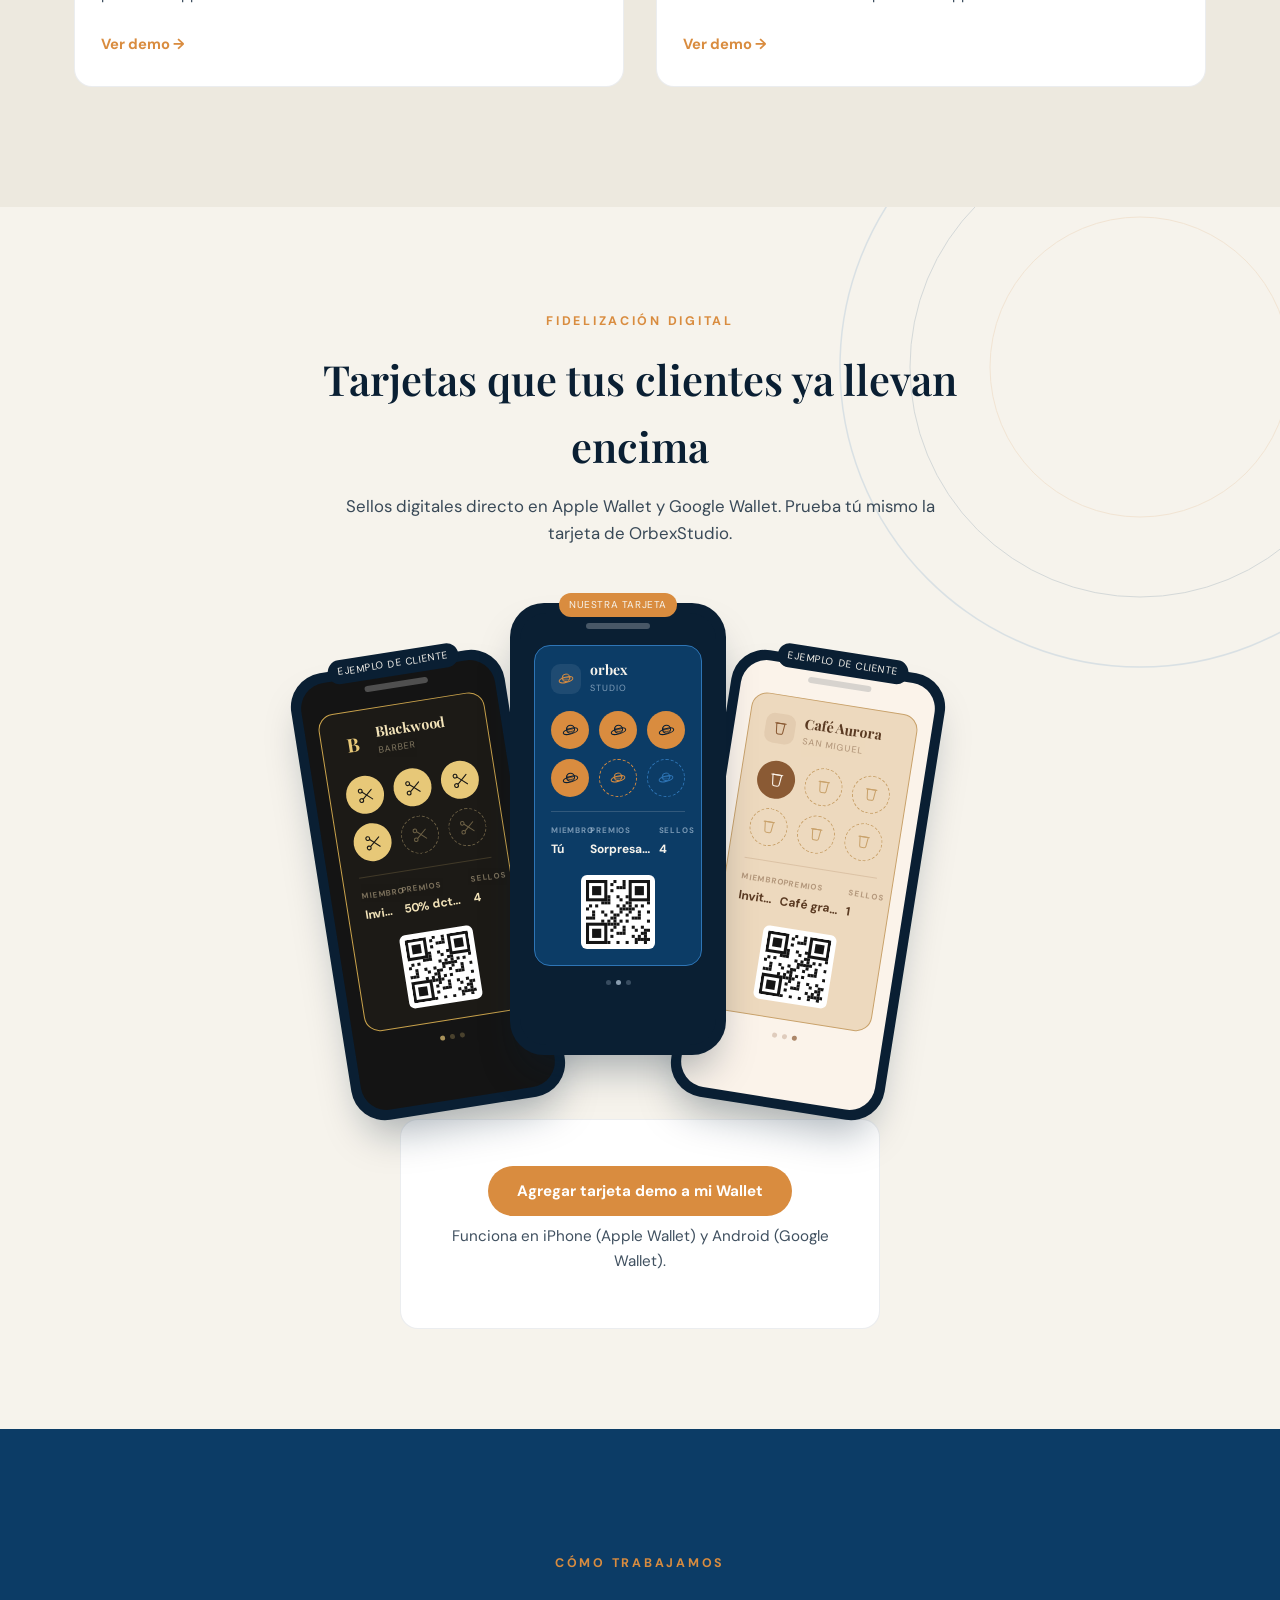
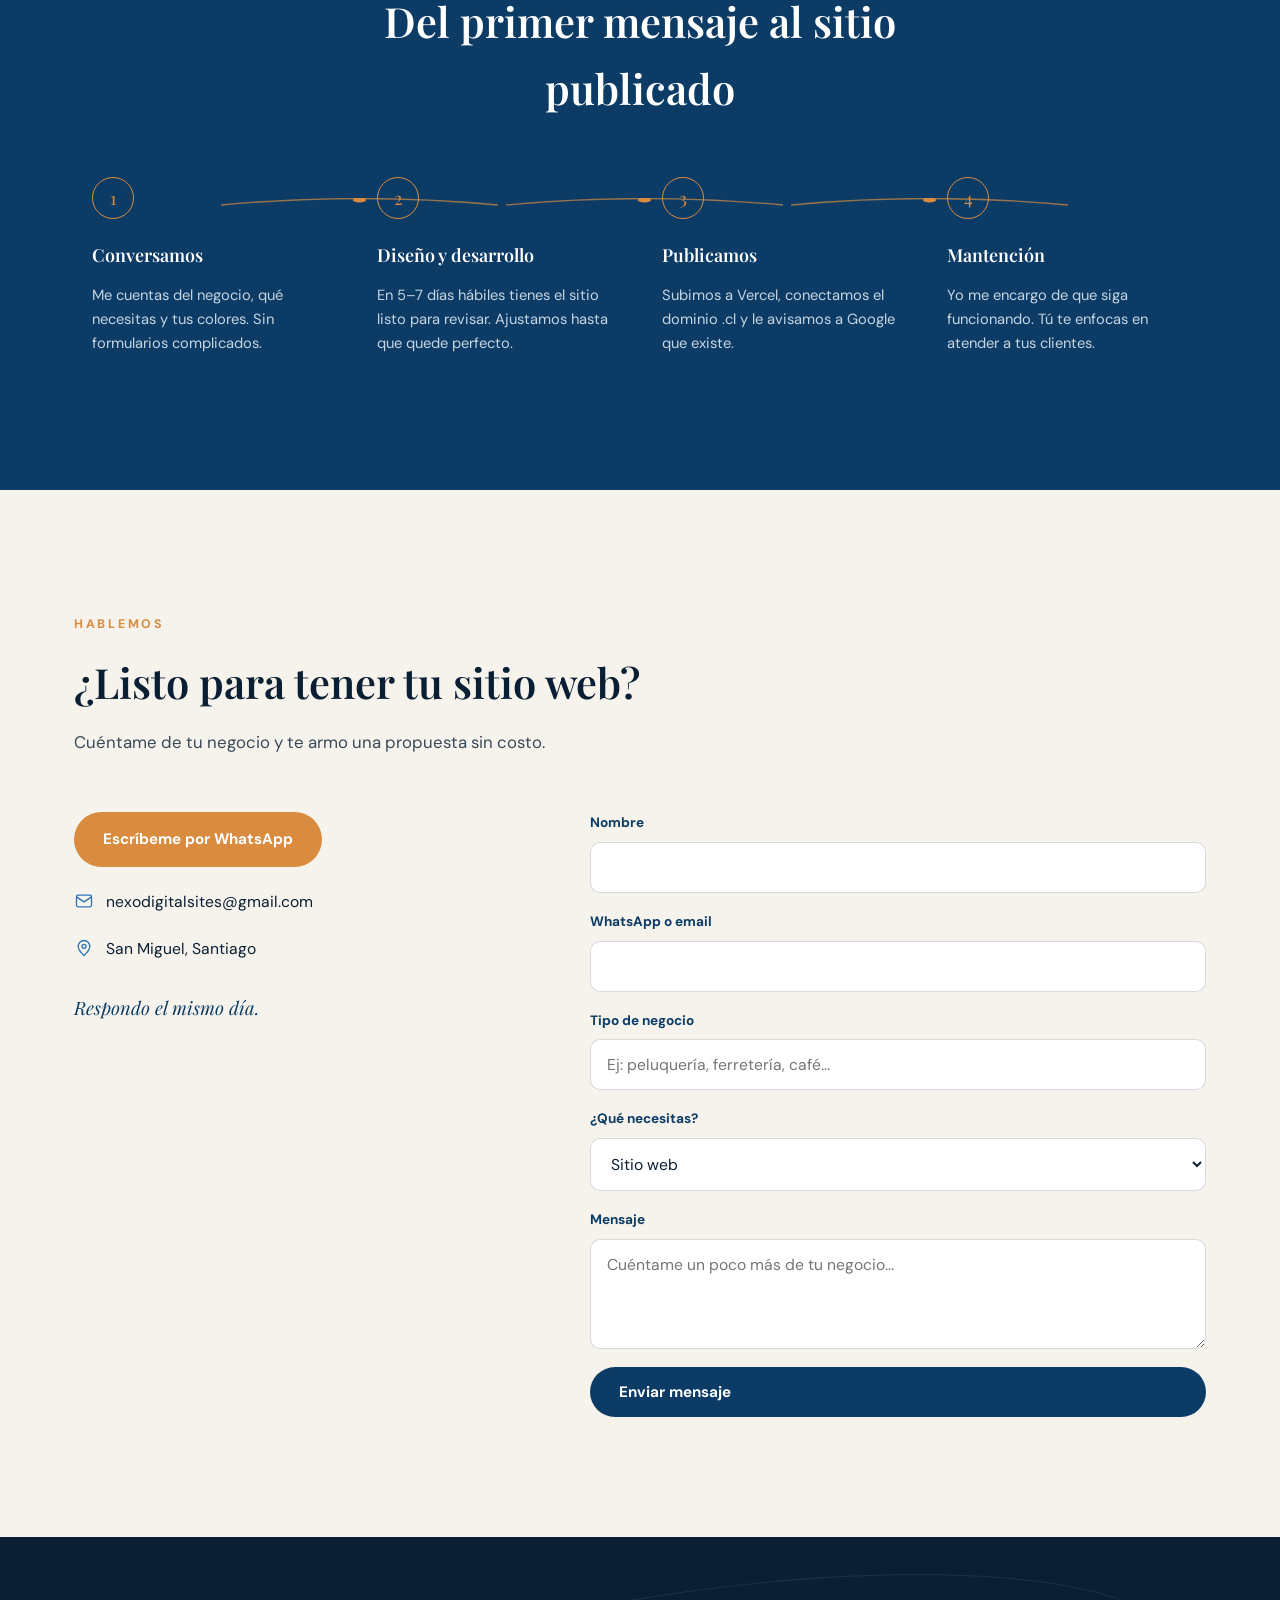
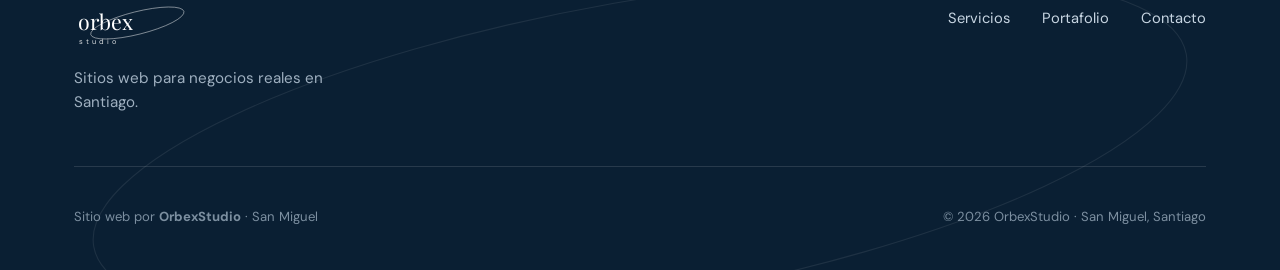
==== commit 3c857d54: "Integra las 3 tarjetas de fidelización en la sección demo del portafolio Reemplaza el botón simple d" ====
--- a/index.html
+++ b/index.html
@@ -187,15 +187,91 @@
   .card p{ opacity:.78; font-size:.98rem; }
 
   /* ---------- demo fidelización ---------- */
-  .wallet-demo{ background:var(--color-paper); padding:100px 0; text-align:center; }
+  .fidelizacion{ background:var(--color-paper); padding:100px 0; text-align:center; position:relative; overflow:hidden; }
+  .fidelizacion .fid-ring{
+    position:absolute; right:-180px; top:-160px; width:640px; height:640px;
+    opacity:.14; pointer-events:none;
+  }
   .wallet-demo-card{
-    max-width:480px; margin:0 auto; background:#fff; border-radius:18px;
+    max-width:480px; margin:36px auto 0; background:#fff; border-radius:18px;
     padding:40px 34px; border:1px solid rgba(10,31,51,.08);
   }
   .wallet-demo-card p{ opacity:.78; font-size:.95rem; margin-top:8px; }
   .wallet-demo-card .btn{ margin-top:6px; }
   .wallet-demo-card .btn:disabled{ opacity:.6; cursor:not-allowed; transform:none; box-shadow:none; }
   .wallet-demo-error{ margin-top:14px; color:#B3261E; font-size:.92rem; }
+
+  /* ---- tarjetas de ejemplo dentro de un mock-up de Wallet ---- */
+  .fid-row{ position:relative; max-width:640px; margin:0 auto; height:480px; z-index:2; }
+  .fid-phone{
+    position:absolute; width:216px; height:452px; border-radius:34px;
+    background:#0A1F33; padding:10px; box-sizing:border-box;
+    box-shadow:0 24px 40px -12px rgba(10,31,51,.35);
+    transition:transform .35s var(--ease), box-shadow .35s var(--ease);
+    cursor:pointer;
+  }
+  .fid-phone:hover{ box-shadow:0 34px 54px -10px rgba(10,31,51,.45); z-index:9; }
+  .fid-phone--a{ left:0; top:56px; transform:rotate(-9deg); }
+  .fid-phone--a:hover{ transform:rotate(-9deg) translateY(-18px) scale(1.03); }
+  .fid-phone--b{ left:190px; top:0; transform:rotate(0deg); z-index:5; }
+  .fid-phone--b:hover{ transform:translateY(-18px) scale(1.03); }
+  .fid-phone--c{ left:380px; top:56px; transform:rotate(9deg); }
+  .fid-phone--c:hover{ transform:rotate(9deg) translateY(-18px) scale(1.03); }
+
+  .fid-screen{
+    width:100%; height:100%; border-radius:26px; overflow:hidden;
+    display:flex; flex-direction:column; box-sizing:border-box;
+  }
+  .fid-notch{ width:64px; height:6px; border-radius:3px; background:rgba(255,255,255,.25); margin:10px auto 0; }
+  .fid-card{ margin:16px 14px 0; border-radius:16px; padding:16px; box-sizing:border-box; flex-shrink:0; text-align:left; }
+
+  .fid-icon-row{ display:flex; align-items:center; gap:9px; margin-bottom:16px; }
+  .fid-icon{
+    width:30px; height:30px; border-radius:9px; flex-shrink:0;
+    display:flex; align-items:center; justify-content:center;
+    background:rgba(255,255,255,.08);
+  }
+  .fid-icon svg{ width:18px; height:18px; }
+  .fid-icon--letter{ background:none; font-family:var(--font-serif); font-weight:700; font-size:19px; }
+  .fid-brand-name strong{ display:block; font-family:var(--font-serif); font-size:14px; line-height:1.2; }
+  .fid-brand-name span{ display:block; font-family:var(--font-sans); font-size:9px; letter-spacing:.12em; text-transform:uppercase; opacity:.65; margin-top:2px; }
+
+  .fid-stamps{ display:grid; grid-template-columns:repeat(3,1fr); gap:10px; margin-bottom:14px; }
+  .fid-stamp{ aspect-ratio:1; border-radius:50%; box-sizing:border-box; display:flex; align-items:center; justify-content:center; }
+  .fid-stamp svg{ width:50%; height:50%; }
+  .fid-stamp.is-empty{ border:1.4px dashed; background:transparent; }
+  .fid-stamp.is-next{ animation:fid-pulse 1.8s ease-in-out infinite; }
+  @keyframes fid-pulse{
+    0%,100%{ box-shadow:0 0 0 0 rgba(217,140,63,.4); }
+    50%{ box-shadow:0 0 0 6px rgba(217,140,63,0); }
+  }
+
+  .fid-stats{ display:flex; justify-content:space-between; gap:8px; margin:0 0 16px; padding-top:12px; border-top:1px solid rgba(255,255,255,.14); }
+  .fid-stat{ min-width:0; }
+  .fid-stat dt{ margin:0 0 3px; font-family:var(--font-sans); font-size:8px; font-weight:700; letter-spacing:.1em; text-transform:uppercase; opacity:.6; }
+  .fid-stat dd{ margin:0; font-family:var(--font-sans); font-size:12px; font-weight:700; white-space:nowrap; overflow:hidden; text-overflow:ellipsis; }
+
+  .fid-qr{ width:74px; height:74px; margin:0 auto; background:#fff; border-radius:6px; padding:5px; box-sizing:border-box; }
+  .fid-qr svg{ width:100%; height:100%; display:block; }
+
+  .fid-dots{ display:flex; justify-content:center; gap:5px; margin-top:14px; }
+  .fid-dots span{ width:5px; height:5px; border-radius:50%; }
+
+  .fid-tag{
+    position:absolute; top:-10px; left:50%; transform:translateX(-50%);
+    background:#0A1F33; color:#F6F3EC; font-size:10px; letter-spacing:.06em;
+    text-transform:uppercase; padding:4px 10px; border-radius:999px; white-space:nowrap;
+  }
+  .fid-tag--active{ background:var(--color-terra); }
+
+  @media (max-width:680px){
+    .fid-row{
+      display:flex; gap:20px; overflow-x:auto; scroll-snap-type:x mandatory;
+      height:auto; padding:24px 4px 8px; -webkit-overflow-scrolling:touch;
+    }
+    .fid-phone{ position:static; transform:none !important; flex:0 0 auto; scroll-snap-align:center; }
+    .fid-phone:hover{ transform:none !important; }
+  }
 
   /* ---------- portfolio ---------- */
   .portfolio{ background:var(--color-paper-alt); padding:120px 0; }
@@ -614,13 +690,192 @@
 </section>
 
 <!-- ============ DEMO FIDELIZACIÓN ============ -->
-<section class="wallet-demo" id="demo-fidelizacion">
+<section class="fidelizacion" id="demo-fidelizacion">
+  <svg class="fid-ring" viewBox="0 0 640 640" xmlns="http://www.w3.org/2000/svg" aria-hidden="true">
+    <circle cx="320" cy="320" r="300" fill="none" stroke="#2E75B6" stroke-width="1.5"/>
+    <circle cx="320" cy="320" r="230" fill="none" stroke="#0C3C66" stroke-width="1"/>
+    <circle cx="320" cy="320" r="150" fill="none" stroke="#D98C3F" stroke-width="1"/>
+  </svg>
+
+  <!-- Sprite de íconos, oculto. Reutilizado por las 3 tarjetas via <use>. -->
+  <svg width="0" height="0" style="position:absolute;overflow:hidden" aria-hidden="true">
+    <defs>
+      <!-- Sellos: planeta con anillo (identidad OrbexStudio) -->
+      <symbol id="fid-i-planet" viewBox="0 0 24 24">
+        <g fill="none" stroke="currentColor" stroke-width="1.3" stroke-linecap="round">
+          <ellipse cx="12" cy="13" rx="9.4" ry="3.4" transform="rotate(-16 12 13)" />
+          <circle cx="12" cy="10.5" r="5.1" />
+          <path d="M7.6 9.2c1.4.9 2.9 1.3 4.4 1.3s3-.4 4.4-1.3" stroke-width="1" opacity=".85" />
+          <path d="M8.2 12.4c1.2.6 2.5.9 3.8.9s2.6-.3 3.8-.9" stroke-width="1" opacity=".85" />
+        </g>
+      </symbol>
+      <!-- Sellos: tijeras (barbería) -->
+      <symbol id="fid-i-scissors" viewBox="0 0 24 24">
+        <g fill="none" stroke="currentColor" stroke-width="1.4" stroke-linecap="round" stroke-linejoin="round">
+          <circle cx="6" cy="6" r="2.4"/>
+          <circle cx="6" cy="18" r="2.4"/>
+          <line x1="8.2" y1="7.6" x2="20" y2="18"/>
+          <line x1="8.2" y1="16.4" x2="20" y2="6"/>
+        </g>
+      </symbol>
+      <!-- Sellos: vaso/taza (cafetería) -->
+      <symbol id="fid-i-cup" viewBox="0 0 24 24">
+        <g fill="none" stroke="currentColor" stroke-width="1.4" stroke-linecap="round" stroke-linejoin="round">
+          <path d="M6.5 5h11l-1.3 12.2a2.4 2.4 0 0 1-2.4 2.1h-3.6a2.4 2.4 0 0 1-2.4-2.1L6.5 5z"/>
+          <line x1="5" y1="5" x2="19" y2="5"/>
+        </g>
+      </symbol>
+      <!-- Código QR falso (decorativo, no escaneable) -->
+      <symbol id="fid-i-qr" viewBox="0 0 63 63">
+        <rect width="63" height="63" fill="#fff"/>
+        <g fill="#141414">
+          <rect x="0" y="0" width="21" height="21"/><rect x="3" y="3" width="15" height="15" fill="#fff"/><rect x="6" y="6" width="9" height="9"/>
+          <rect x="42" y="0" width="21" height="21"/><rect x="45" y="3" width="15" height="15" fill="#fff"/><rect x="48" y="6" width="9" height="9"/>
+          <rect x="0" y="42" width="21" height="21"/><rect x="3" y="45" width="15" height="15" fill="#fff"/><rect x="6" y="48" width="9" height="9"/>
+          <rect x="27" y="0" width="3" height="3"/><rect x="36" y="0" width="3" height="3"/>
+          <rect x="24" y="3" width="3" height="3"/><rect x="36" y="3" width="3" height="3"/>
+          <rect x="30" y="6" width="3" height="3"/><rect x="33" y="6" width="3" height="3"/><rect x="36" y="6" width="3" height="3"/>
+          <rect x="24" y="9" width="3" height="3"/>
+          <rect x="21" y="15" width="3" height="3"/><rect x="30" y="15" width="3" height="3"/><rect x="39" y="15" width="3" height="3"/>
+          <rect x="21" y="18" width="3" height="3"/><rect x="33" y="18" width="3" height="3"/>
+          <rect x="15" y="21" width="3" height="3"/><rect x="18" y="21" width="3" height="3"/><rect x="21" y="21" width="3" height="3"/><rect x="39" y="21" width="3" height="3"/><rect x="42" y="21" width="3" height="3"/><rect x="60" y="21" width="3" height="3"/>
+          <rect x="3" y="24" width="3" height="3"/><rect x="9" y="24" width="3" height="3"/><rect x="30" y="24" width="3" height="3"/><rect x="36" y="24" width="3" height="3"/><rect x="42" y="24" width="3" height="3"/><rect x="48" y="24" width="3" height="3"/><rect x="54" y="24" width="3" height="3"/>
+          <rect x="0" y="27" width="3" height="3"/><rect x="33" y="27" width="3" height="3"/><rect x="36" y="27" width="3" height="3"/><rect x="39" y="27" width="3" height="3"/><rect x="42" y="27" width="3" height="3"/><rect x="45" y="27" width="3" height="3"/>
+          <rect x="6" y="30" width="3" height="3"/><rect x="15" y="30" width="3" height="3"/><rect x="24" y="30" width="3" height="3"/><rect x="33" y="30" width="3" height="3"/><rect x="42" y="30" width="3" height="3"/><rect x="51" y="30" width="3" height="3"/><rect x="60" y="30" width="3" height="3"/>
+          <rect x="6" y="33" width="3" height="3"/><rect x="18" y="33" width="3" height="3"/><rect x="27" y="33" width="3" height="3"/><rect x="30" y="33" width="3" height="3"/><rect x="39" y="33" width="3" height="3"/><rect x="51" y="33" width="3" height="3"/>
+          <rect x="0" y="36" width="3" height="3"/><rect x="3" y="36" width="3" height="3"/><rect x="6" y="36" width="3" height="3"/><rect x="24" y="36" width="3" height="3"/><rect x="27" y="36" width="3" height="3"/><rect x="45" y="36" width="3" height="3"/><rect x="48" y="36" width="3" height="3"/><rect x="51" y="36" width="3" height="3"/>
+          <rect x="15" y="39" width="3" height="3"/><rect x="21" y="39" width="3" height="3"/><rect x="27" y="39" width="3" height="3"/><rect x="33" y="39" width="3" height="3"/><rect x="39" y="39" width="3" height="3"/><rect x="60" y="39" width="3" height="3"/>
+          <rect x="21" y="42" width="3" height="3"/><rect x="24" y="42" width="3" height="3"/><rect x="27" y="42" width="3" height="3"/><rect x="30" y="42" width="3" height="3"/>
+          <rect x="27" y="45" width="3" height="3"/><rect x="36" y="45" width="3" height="3"/><rect x="45" y="45" width="3" height="3"/><rect x="54" y="45" width="3" height="3"/>
+          <rect x="24" y="48" width="3" height="3"/><rect x="36" y="48" width="3" height="3"/><rect x="48" y="48" width="3" height="3"/><rect x="57" y="48" width="3" height="3"/><rect x="60" y="48" width="3" height="3"/>
+          <rect x="30" y="51" width="3" height="3"/><rect x="33" y="51" width="3" height="3"/><rect x="36" y="51" width="3" height="3"/><rect x="54" y="51" width="3" height="3"/><rect x="57" y="51" width="3" height="3"/>
+          <rect x="24" y="54" width="3" height="3"/><rect x="45" y="54" width="3" height="3"/><rect x="51" y="54" width="3" height="3"/><rect x="57" y="54" width="3" height="3"/>
+          <rect x="48" y="57" width="3" height="3"/><rect x="51" y="57" width="3" height="3"/><rect x="54" y="57" width="3" height="3"/><rect x="57" y="57" width="3" height="3"/><rect x="60" y="57" width="3" height="3"/>
+          <rect x="21" y="60" width="3" height="3"/><rect x="30" y="60" width="3" height="3"/><rect x="39" y="60" width="3" height="3"/><rect x="48" y="60" width="3" height="3"/><rect x="57" y="60" width="3" height="3"/>
+        </g>
+      </symbol>
+    </defs>
+  </svg>
+
   <div class="container">
     <div class="section-head center reveal">
-      <span class="eyebrow">Pruébalo tú mismo</span>
-      <h2>Tarjeta de fidelización digital</h2>
-      <p>Así se ve el sistema de sellos que integramos con Apple Wallet y Google Wallet. Agrega una tarjeta demo (parte con 4 de 10 sellos) directo a tu celular.</p>
-    </div>
+      <span class="eyebrow">Fidelización digital</span>
+      <h2>Tarjetas que tus clientes ya llevan encima</h2>
+      <p>Sellos digitales directo en Apple Wallet y Google Wallet. Prueba tú mismo la tarjeta de OrbexStudio.</p>
+    </div>
+
+    <div class="fid-row reveal">
+
+      <!-- Tarjeta A: Blackwood Barber (vitrina) -->
+      <div class="fid-phone fid-phone--a">
+        <span class="fid-tag">Ejemplo de cliente</span>
+        <div class="fid-screen" style="background:#141414; color:#E7C878;">
+          <div class="fid-notch"></div>
+          <div class="fid-card" style="background:#1C1A16; border:1px solid #C9A24B;">
+            <div class="fid-icon-row">
+              <div class="fid-icon fid-icon--letter">B</div>
+              <div class="fid-brand-name" style="color:#F1E2B8;">
+                <strong>Blackwood</strong>
+                <span style="color:#B9A98A;">Barber</span>
+              </div>
+            </div>
+            <div class="fid-stamps">
+              <div class="fid-stamp" style="background:#E7C878;"><svg style="color:#1C1A16;"><use href="#fid-i-scissors"/></svg></div>
+              <div class="fid-stamp" style="background:#E7C878;"><svg style="color:#1C1A16;"><use href="#fid-i-scissors"/></svg></div>
+              <div class="fid-stamp" style="background:#E7C878;"><svg style="color:#1C1A16;"><use href="#fid-i-scissors"/></svg></div>
+              <div class="fid-stamp" style="background:#E7C878;"><svg style="color:#1C1A16;"><use href="#fid-i-scissors"/></svg></div>
+              <div class="fid-stamp is-empty" style="border-color:#6B5F44; color:#6B5F44;"><svg><use href="#fid-i-scissors"/></svg></div>
+              <div class="fid-stamp is-empty" style="border-color:#6B5F44; color:#6B5F44;"><svg><use href="#fid-i-scissors"/></svg></div>
+            </div>
+            <dl class="fid-stats" style="color:#F1E2B8; border-color:rgba(231,200,120,.18);">
+              <div class="fid-stat"><dt style="color:#B9A98A;">Miembro</dt><dd>Invitado</dd></div>
+              <div class="fid-stat"><dt style="color:#B9A98A;">Premios</dt><dd>50% dcto. corte</dd></div>
+              <div class="fid-stat"><dt style="color:#B9A98A;">Sellos</dt><dd>4</dd></div>
+            </dl>
+            <div class="fid-qr"><svg><use href="#fid-i-qr"/></svg></div>
+          </div>
+          <div class="fid-dots">
+            <span style="background:rgba(231,200,120,.7);"></span>
+            <span style="background:rgba(231,200,120,.25);"></span>
+            <span style="background:rgba(231,200,120,.25);"></span>
+          </div>
+        </div>
+      </div>
+
+      <!-- Tarjeta B: OrbexStudio -->
+      <div class="fid-phone fid-phone--b">
+        <span class="fid-tag fid-tag--active">Nuestra tarjeta</span>
+        <div class="fid-screen" style="background:#0A1F33; color:#D98C3F;">
+          <div class="fid-notch"></div>
+          <div class="fid-card" style="background:#0C3C66; border:1px solid #2E75B6;">
+            <div class="fid-icon-row">
+              <div class="fid-icon" style="color:#D98C3F;"><svg><use href="#fid-i-planet"/></svg></div>
+              <div class="fid-brand-name" style="color:#F6F3EC;">
+                <strong>orbex</strong>
+                <span style="color:#BFD3E6;">studio</span>
+              </div>
+            </div>
+            <div class="fid-stamps">
+              <div class="fid-stamp" style="background:#D98C3F;"><svg style="color:#0A1F33;"><use href="#fid-i-planet"/></svg></div>
+              <div class="fid-stamp" style="background:#D98C3F;"><svg style="color:#0A1F33;"><use href="#fid-i-planet"/></svg></div>
+              <div class="fid-stamp" style="background:#D98C3F;"><svg style="color:#0A1F33;"><use href="#fid-i-planet"/></svg></div>
+              <div class="fid-stamp" style="background:#D98C3F;"><svg style="color:#0A1F33;"><use href="#fid-i-planet"/></svg></div>
+              <div class="fid-stamp is-empty is-next" style="border-color:#D98C3F; color:#D98C3F;"><svg><use href="#fid-i-planet"/></svg></div>
+              <div class="fid-stamp is-empty" style="border-color:#2E75B6; color:#2E75B6;"><svg><use href="#fid-i-planet"/></svg></div>
+            </div>
+            <dl class="fid-stats" style="color:#F6F3EC; border-color:rgba(246,243,236,.16);">
+              <div class="fid-stat"><dt style="color:#BFD3E6;">Miembro</dt><dd>Tú</dd></div>
+              <div class="fid-stat"><dt style="color:#BFD3E6;">Premios</dt><dd>Sorpresa al 6º</dd></div>
+              <div class="fid-stat"><dt style="color:#BFD3E6;">Sellos</dt><dd>4</dd></div>
+            </dl>
+            <div class="fid-qr"><svg><use href="#fid-i-qr"/></svg></div>
+          </div>
+          <div class="fid-dots">
+            <span style="background:rgba(191,211,230,.25);"></span>
+            <span style="background:rgba(191,211,230,.7);"></span>
+            <span style="background:rgba(191,211,230,.25);"></span>
+          </div>
+        </div>
+      </div>
+
+      <!-- Tarjeta C: Café Aurora (vitrina) -->
+      <div class="fid-phone fid-phone--c">
+        <span class="fid-tag">Ejemplo de cliente</span>
+        <div class="fid-screen" style="background:#FBF3EA; color:#8A5A34;">
+          <div class="fid-notch" style="background:rgba(10,31,51,.15);"></div>
+          <div class="fid-card" style="background:#EDD9BE; border:1px solid #C9A26B;">
+            <div class="fid-icon-row">
+              <div class="fid-icon" style="color:#8A5A34; background:rgba(138,90,52,.1);"><svg><use href="#fid-i-cup"/></svg></div>
+              <div class="fid-brand-name" style="color:#5A3A22;">
+                <strong>Café Aurora</strong>
+                <span style="color:#8C6B4F;">San Miguel</span>
+              </div>
+            </div>
+            <div class="fid-stamps">
+              <div class="fid-stamp" style="background:#8A5A34;"><svg style="color:#FBF3EA;"><use href="#fid-i-cup"/></svg></div>
+              <div class="fid-stamp is-empty" style="border-color:#C9A26B; color:#C9A26B;"><svg><use href="#fid-i-cup"/></svg></div>
+              <div class="fid-stamp is-empty" style="border-color:#C9A26B; color:#C9A26B;"><svg><use href="#fid-i-cup"/></svg></div>
+              <div class="fid-stamp is-empty" style="border-color:#C9A26B; color:#C9A26B;"><svg><use href="#fid-i-cup"/></svg></div>
+              <div class="fid-stamp is-empty" style="border-color:#C9A26B; color:#C9A26B;"><svg><use href="#fid-i-cup"/></svg></div>
+              <div class="fid-stamp is-empty" style="border-color:#C9A26B; color:#C9A26B;"><svg><use href="#fid-i-cup"/></svg></div>
+            </div>
+            <dl class="fid-stats" style="color:#5A3A22; border-color:rgba(138,90,52,.18);">
+              <div class="fid-stat"><dt style="color:#8C6B4F;">Miembro</dt><dd>Invitado</dd></div>
+              <div class="fid-stat"><dt style="color:#8C6B4F;">Premios</dt><dd>Café gratis 6ª</dd></div>
+              <div class="fid-stat"><dt style="color:#8C6B4F;">Sellos</dt><dd>1</dd></div>
+            </dl>
+            <div class="fid-qr"><svg><use href="#fid-i-qr"/></svg></div>
+          </div>
+          <div class="fid-dots">
+            <span style="background:rgba(138,90,52,.25);"></span>
+            <span style="background:rgba(138,90,52,.25);"></span>
+            <span style="background:rgba(138,90,52,.7);"></span>
+          </div>
+        </div>
+      </div>
+
+    </div>
+
     <div class="wallet-demo-card reveal">
       <button id="walletDemoBtn" class="btn btn-primary" type="button">Agregar tarjeta demo a mi Wallet</button>
       <p>Funciona en iPhone (Apple Wallet) y Android (Google Wallet).</p>
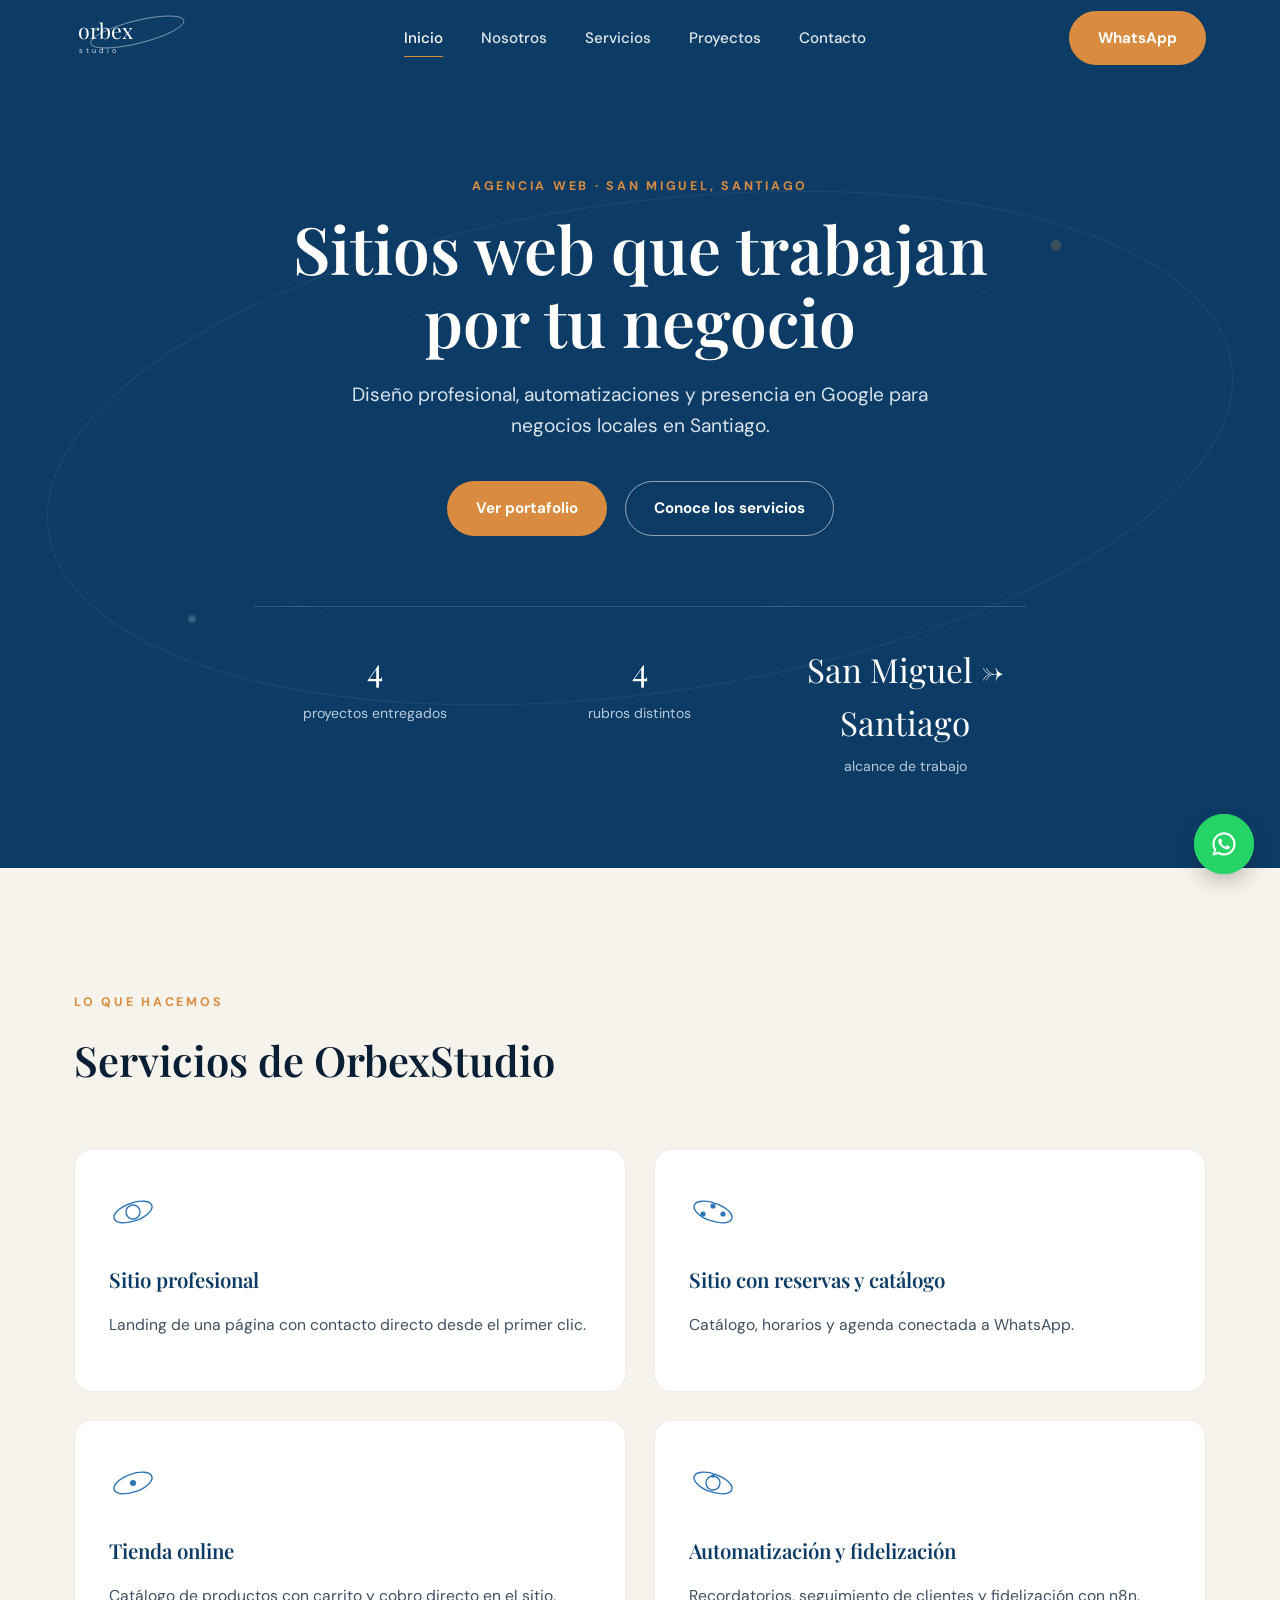
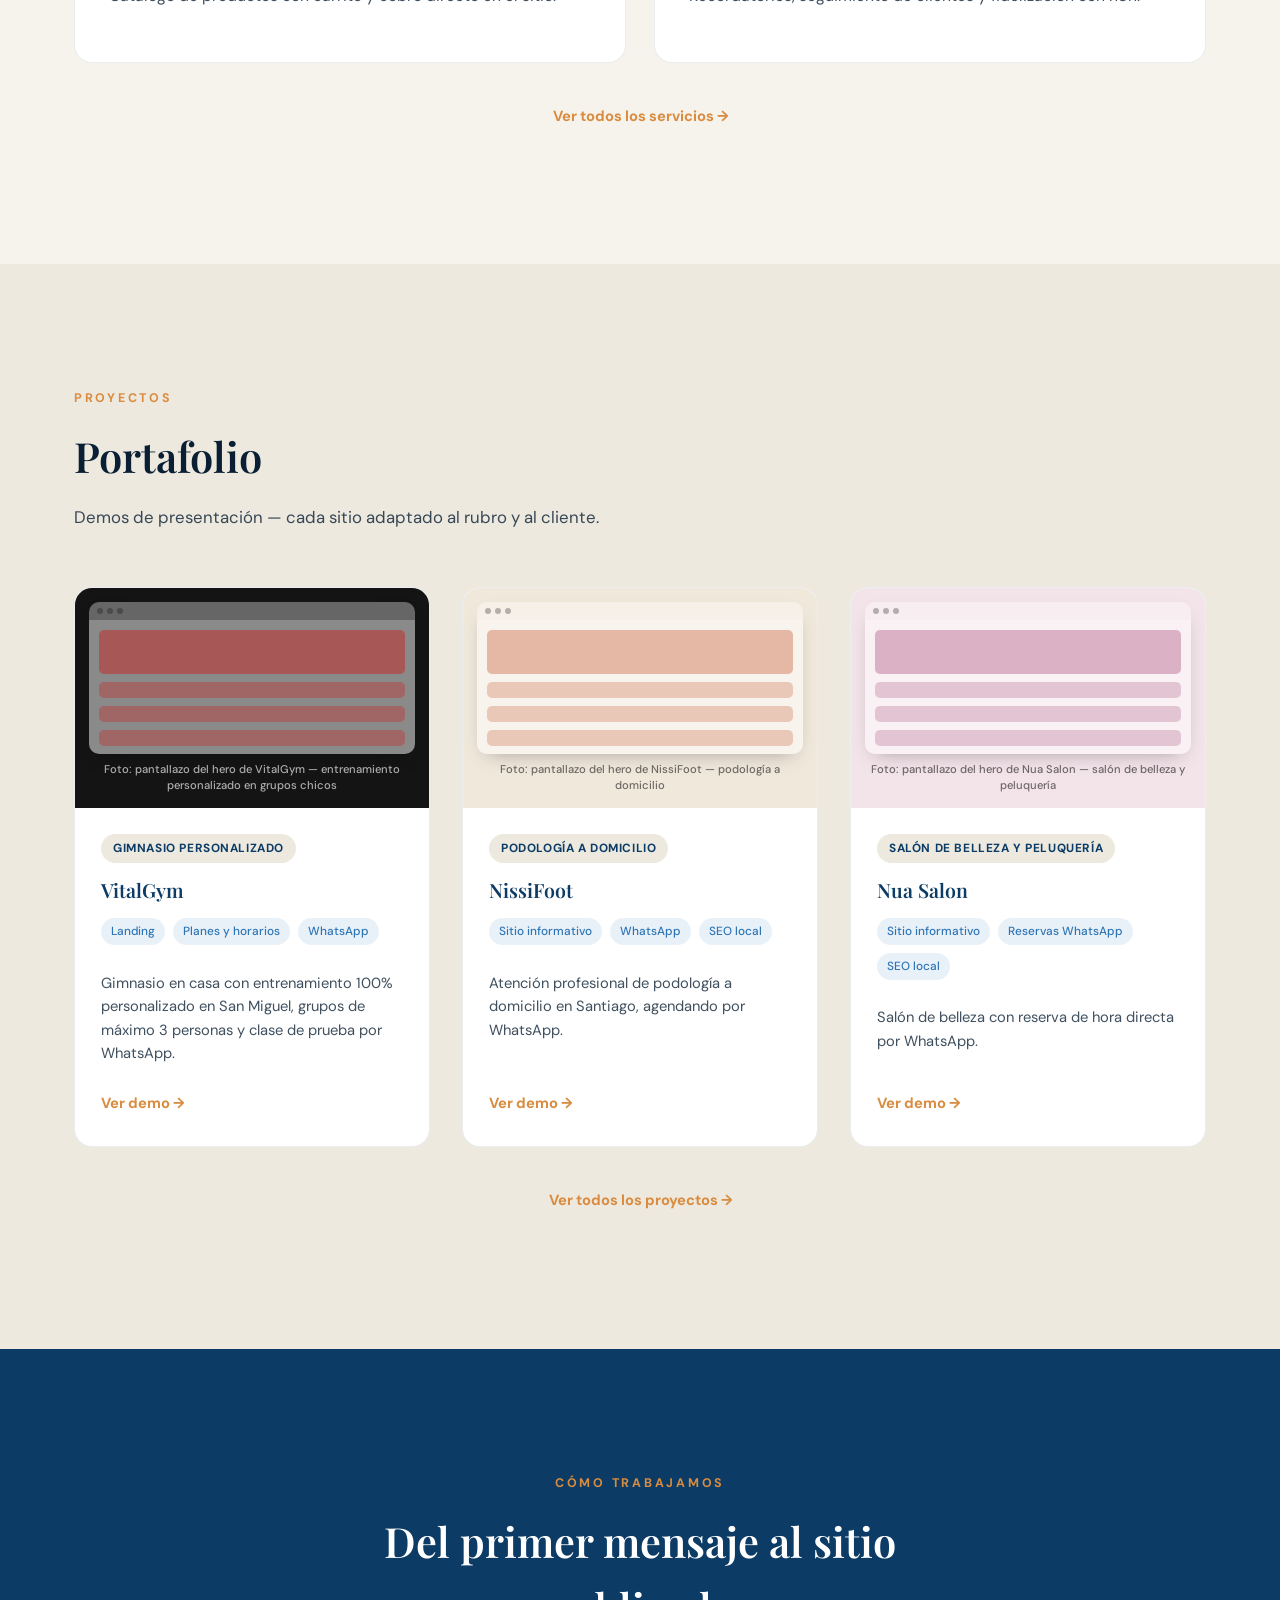
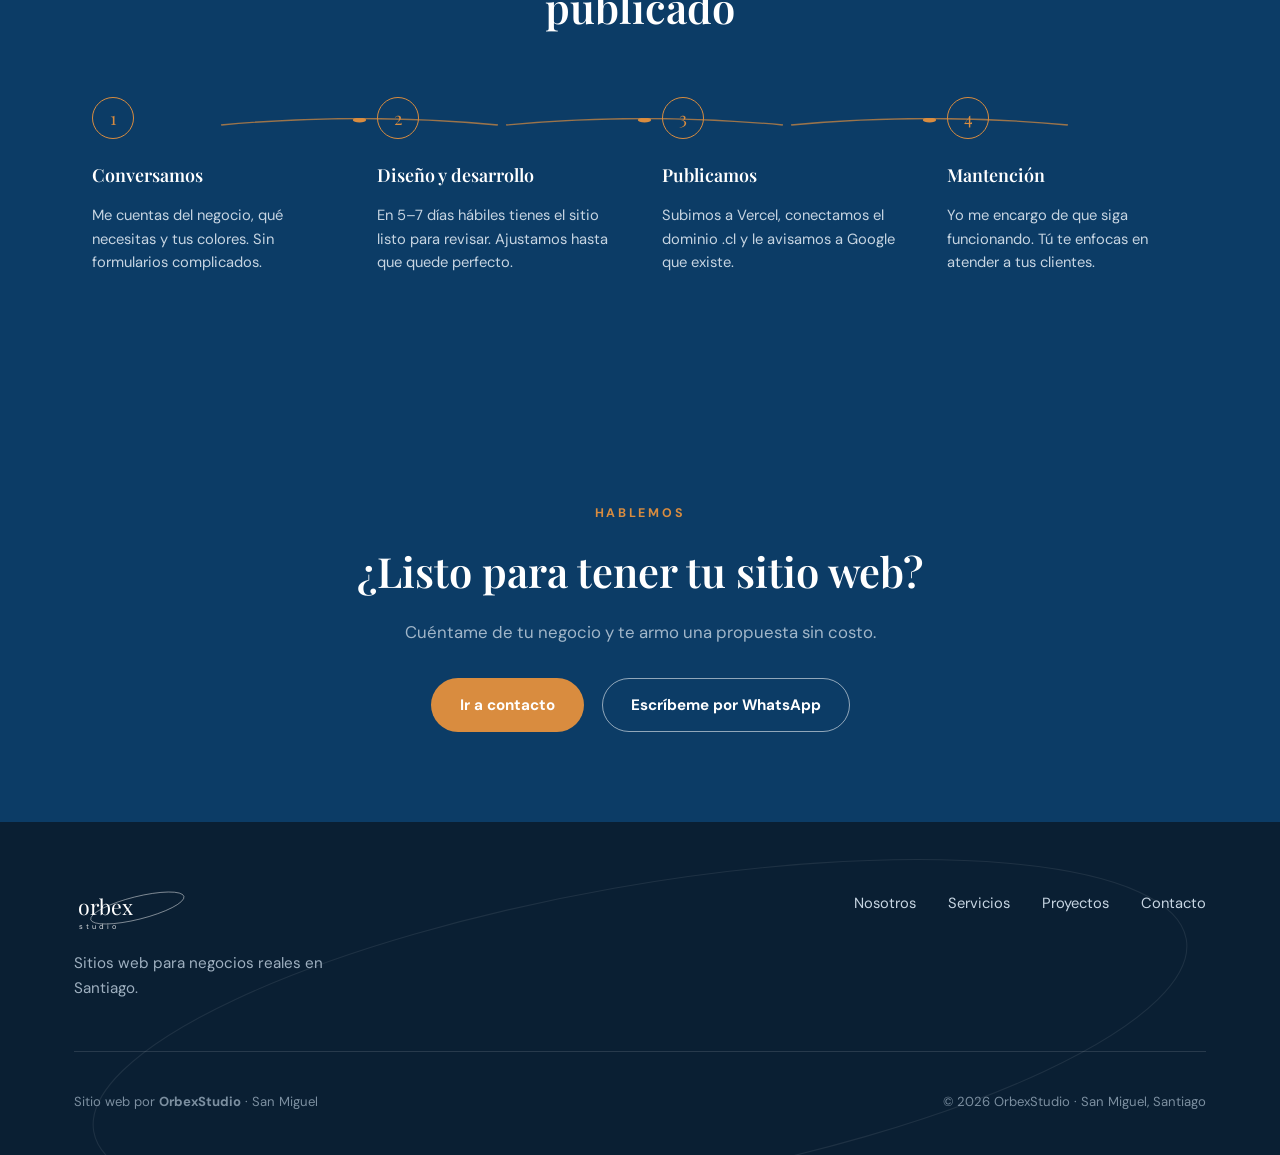
==== commit 56e8ae02: "Convierte el sitio a 5 páginas y corrige stats del hero Reestructura de una sola página a Inicio/Nos" ====
--- a/index.html
+++ b/index.html
@@ -13,6 +13,7 @@
 <link rel="preconnect" href="https://fonts.googleapis.com">
 <link rel="preconnect" href="https://fonts.gstatic.com" crossorigin>
 <link href="https://fonts.googleapis.com/css2?family=Playfair+Display:ital,wght@0,500;0,600;0,700;1,500&family=DM+Sans:wght@400;500;700&display=swap" rel="stylesheet">
+<link rel="stylesheet" href="/styles.css">
 
 <!-- Google Analytics 4 -->
 <script async src="https://www.googletagmanager.com/gtag/js?id=G-7DL0L5EWTR"></script>
@@ -22,437 +23,13 @@
   gtag('js', new Date());
   gtag('config', 'G-7DL0L5EWTR');
 </script>
-
-<style>
-  :root{
-    --color-primary:#0C3C66;
-    --color-accent:#2E75B6;
-    --color-ink:#0A1F33;
-    --color-terra:#D98C3F;
-    --color-paper:#F6F3EC;
-    --color-paper-alt:#EDE9DF;
-    --font-serif:'Playfair Display', Georgia, serif;
-    --font-sans:'DM Sans', -apple-system, sans-serif;
-    --nav-h:76px;
-    --ease:cubic-bezier(.22,.61,.36,1);
-  }
-
-  *,*::before,*::after{ box-sizing:border-box; }
-  html{ scroll-behavior:smooth; scroll-padding-top:var(--nav-h); }
-  body{
-    margin:0;
-    font-family:var(--font-sans);
-    color:var(--color-ink);
-    background:var(--color-paper);
-    line-height:1.6;
-    overflow-x:hidden;
-  }
-  img{ max-width:100%; display:block; }
-  a{ color:inherit; text-decoration:none; }
-  ul{ margin:0; padding:0; list-style:none; }
-  h1,h2,h3{ font-family:var(--font-serif); font-weight:600; margin:0; }
-  section{ position:relative; }
-  .container{ max-width:1180px; margin:0 auto; padding:0 24px; }
-
-  .eyebrow{
-    display:inline-block;
-    font-size:.78rem;
-    letter-spacing:.22em;
-    text-transform:uppercase;
-    color:var(--color-terra);
-    font-weight:700;
-    margin-bottom:14px;
-  }
-  .section-head{ max-width:640px; margin-bottom:56px; }
-  .section-head h2{ font-size:clamp(1.8rem,3.4vw,2.6rem); }
-  .section-head p{ margin-top:14px; font-size:1.05rem; opacity:.8; }
-  .section-head.center{ margin-left:auto; margin-right:auto; text-align:center; }
-
-  .btn{
-    display:inline-flex; align-items:center; gap:8px;
-    font-family:var(--font-sans); font-weight:700; font-size:.95rem;
-    padding:14px 28px; border-radius:999px; border:1.5px solid transparent;
-    cursor:pointer; transition:transform .25s var(--ease), box-shadow .25s var(--ease), background .25s var(--ease), color .25s var(--ease);
-    white-space:nowrap;
-  }
-  .btn-primary{ background:var(--color-terra); color:#fff; }
-  .btn-primary:hover{ transform:translateY(-2px); box-shadow:0 10px 24px -8px rgba(217,140,63,.6); }
-  .btn-outline{ border-color:rgba(255,255,255,.55); color:#fff; }
-  .btn-outline:hover{ background:rgba(255,255,255,.12); transform:translateY(-2px); }
-  .btn-dark{ background:var(--color-primary); color:#fff; }
-  .btn-dark:hover{ background:var(--color-ink); transform:translateY(-2px); }
-
-  /* ---------- reveal on scroll ---------- */
-  .reveal{ opacity:0; transform:translateY(28px); transition:opacity .8s var(--ease), transform .8s var(--ease); }
-  .reveal.visible{ opacity:1; transform:none; }
-  @media (prefers-reduced-motion:reduce){
-    html{ scroll-behavior:auto; }
-    .reveal{ opacity:1; transform:none; transition:none; }
-    *{ animation:none !important; }
-  }
-
-  /* ---------- logo ---------- */
-  .logo{ display:flex; align-items:center; gap:0; color:#fff; }
-  .logo svg{ height:44px; width:auto; overflow:visible; }
-  .logo .logo-word{ font-family:var(--font-serif); }
-  .logo .logo-sub{ font-family:var(--font-sans); }
-
-  /* ---------- nav ---------- */
-  header{
-    position:fixed; top:0; left:0; right:0; z-index:100;
-    height:var(--nav-h);
-    display:flex; align-items:center;
-    background:transparent;
-    transition:background .35s var(--ease), backdrop-filter .35s var(--ease), box-shadow .35s var(--ease);
-  }
-  header.scrolled{
-    background:rgba(12,60,102,.97);
-    backdrop-filter:blur(10px);
-    box-shadow:0 8px 30px -12px rgba(0,0,0,.4);
-  }
-  header .container{ display:flex; align-items:center; justify-content:space-between; width:100%; }
-  .nav-links{ display:flex; gap:38px; align-items:center; }
-  .nav-links a{
-    color:#fff; font-weight:500; font-size:.95rem; opacity:.88;
-    position:relative; padding:4px 0;
-    transition:opacity .2s var(--ease);
-  }
-  .nav-links a::after{
-    content:''; position:absolute; left:0; bottom:-3px; width:0; height:1px;
-    background:var(--color-terra); transition:width .3s var(--ease);
-  }
-  .nav-links a:hover{ opacity:1; }
-  .nav-links a:hover::after{ width:100%; }
-  .nav-cta{ display:flex; align-items:center; gap:22px; }
-  .nav-toggle{
-    display:none; background:none; border:none; cursor:pointer; padding:6px;
-    flex-direction:column; gap:5px;
-  }
-  .nav-toggle span{ width:24px; height:2px; background:#fff; display:block; border-radius:2px; }
-
-  /* ---------- hero ---------- */
-  .hero{
-    background:var(--color-primary);
-    padding:calc(var(--nav-h) + 96px) 0 90px;
-    min-height:92vh;
-    display:flex; align-items:center;
-    overflow:hidden;
-  }
-  .hero-orbit{ position:absolute; inset:0; pointer-events:none; opacity:.35; }
-  .hero-inner{ position:relative; z-index:2; text-align:center; margin:0 auto; max-width:820px; }
-  .hero .eyebrow{ color:var(--color-terra); }
-  .hero h1{
-    color:#fff; font-size:clamp(2.4rem,5.6vw,4.1rem); line-height:1.12;
-    margin-bottom:22px;
-  }
-  .hero p.subtitle{
-    color:#D9E3EC; font-size:clamp(1.02rem,1.6vw,1.2rem); max-width:600px;
-    margin:0 auto 40px;
-  }
-  .hero-ctas{ display:flex; gap:18px; justify-content:center; flex-wrap:wrap; margin-bottom:70px; }
-  .hero-stats{
-    display:grid; grid-template-columns:repeat(3,1fr); gap:24px;
-    border-top:1px solid rgba(255,255,255,.16); padding-top:36px;
-  }
-  .hero-stats .stat-num{
-    font-family:var(--font-serif); color:#fff; font-size:clamp(1.6rem,2.6vw,2.2rem);
-  }
-  .hero-stats .stat-label{ color:#B9CADA; font-size:.88rem; margin-top:6px; }
-
-  /* ---------- orbital divider ---------- */
-  .orbit-divider{ display:flex; justify-content:center; padding:0 0; }
-  .orbit-divider svg{ display:block; }
-
-  /* ---------- services ---------- */
-  .services{ background:var(--color-paper); padding:120px 0; }
-  .services-grid{
-    display:grid; grid-template-columns:repeat(2,1fr); gap:28px;
-  }
-  .card{
-    background:#fff; border-radius:18px; padding:38px 34px;
-    border:1px solid rgba(10,31,51,.08);
-    position:relative; overflow:hidden;
-    transition:transform .35s var(--ease), box-shadow .35s var(--ease);
-  }
-  .card::after{
-    content:''; position:absolute; inset:0; border-radius:18px;
-    border:1.5px solid var(--color-accent); opacity:0; transform:scale(.92);
-    transition:opacity .4s var(--ease), transform .4s var(--ease);
-    pointer-events:none;
-  }
-  .card:hover{ transform:translateY(-6px); box-shadow:0 24px 44px -22px rgba(12,60,102,.28); }
-  .card:hover::after{ opacity:1; transform:scale(1); }
-  .card-icon{ margin-bottom:20px; color:var(--color-accent); }
-  .card h3{ font-size:1.28rem; margin-bottom:12px; color:var(--color-primary); }
-  .card p{ opacity:.78; font-size:.98rem; }
-
-  /* ---------- demo fidelización ---------- */
-  .fidelizacion{ background:var(--color-paper); padding:100px 0; text-align:center; position:relative; overflow:hidden; }
-  .fidelizacion .fid-ring{
-    position:absolute; right:-180px; top:-160px; width:640px; height:640px;
-    opacity:.14; pointer-events:none;
-  }
-  .wallet-demo-card{
-    max-width:480px; margin:36px auto 0; background:#fff; border-radius:18px;
-    padding:40px 34px; border:1px solid rgba(10,31,51,.08);
-  }
-  .wallet-demo-card p{ opacity:.78; font-size:.95rem; margin-top:8px; }
-  .wallet-demo-card .btn{ margin-top:6px; }
-  .wallet-demo-card .btn:disabled{ opacity:.6; cursor:not-allowed; transform:none; box-shadow:none; }
-  .wallet-demo-error{ margin-top:14px; color:#B3261E; font-size:.92rem; }
-
-  /* ---- tarjetas de ejemplo dentro de un mock-up de Wallet ---- */
-  .fid-row{ position:relative; max-width:640px; margin:0 auto; height:480px; z-index:2; }
-  .fid-phone{
-    position:absolute; width:216px; height:452px; border-radius:34px;
-    background:#0A1F33; padding:10px; box-sizing:border-box;
-    box-shadow:0 24px 40px -12px rgba(10,31,51,.35);
-    transition:transform .35s var(--ease), box-shadow .35s var(--ease);
-    cursor:pointer;
-  }
-  .fid-phone:hover{ box-shadow:0 34px 54px -10px rgba(10,31,51,.45); z-index:9; }
-  .fid-phone--a{ left:0; top:56px; transform:rotate(-9deg); }
-  .fid-phone--a:hover{ transform:rotate(-9deg) translateY(-18px) scale(1.03); }
-  .fid-phone--b{ left:190px; top:0; transform:rotate(0deg); z-index:5; }
-  .fid-phone--b:hover{ transform:translateY(-18px) scale(1.03); }
-  .fid-phone--c{ left:380px; top:56px; transform:rotate(9deg); }
-  .fid-phone--c:hover{ transform:rotate(9deg) translateY(-18px) scale(1.03); }
-
-  .fid-screen{
-    width:100%; height:100%; border-radius:26px; overflow:hidden;
-    display:flex; flex-direction:column; box-sizing:border-box;
-  }
-  .fid-notch{ width:64px; height:6px; border-radius:3px; background:rgba(255,255,255,.25); margin:10px auto 0; }
-  .fid-card{ margin:16px 14px 0; border-radius:16px; padding:16px; box-sizing:border-box; flex-shrink:0; text-align:left; }
-
-  .fid-icon-row{ display:flex; align-items:center; gap:9px; margin-bottom:16px; }
-  .fid-icon{
-    width:30px; height:30px; border-radius:9px; flex-shrink:0;
-    display:flex; align-items:center; justify-content:center;
-    background:rgba(255,255,255,.08);
-  }
-  .fid-icon svg{ width:18px; height:18px; }
-  .fid-icon--letter{ background:none; font-family:var(--font-serif); font-weight:700; font-size:19px; }
-  .fid-brand-name strong{ display:block; font-family:var(--font-serif); font-size:14px; line-height:1.2; }
-  .fid-brand-name span{ display:block; font-family:var(--font-sans); font-size:9px; letter-spacing:.12em; text-transform:uppercase; opacity:.65; margin-top:2px; }
-
-  .fid-stamps{ display:grid; grid-template-columns:repeat(3,1fr); gap:10px; margin-bottom:14px; }
-  .fid-stamp{ aspect-ratio:1; border-radius:50%; box-sizing:border-box; display:flex; align-items:center; justify-content:center; }
-  .fid-stamp svg{ width:50%; height:50%; }
-  .fid-stamp.is-empty{ border:1.4px dashed; background:transparent; }
-  .fid-stamp.is-next{ animation:fid-pulse 1.8s ease-in-out infinite; }
-  @keyframes fid-pulse{
-    0%,100%{ box-shadow:0 0 0 0 rgba(217,140,63,.4); }
-    50%{ box-shadow:0 0 0 6px rgba(217,140,63,0); }
-  }
-
-  .fid-stats{ display:flex; justify-content:space-between; gap:8px; margin:0 0 16px; padding-top:12px; border-top:1px solid rgba(255,255,255,.14); }
-  .fid-stat{ min-width:0; }
-  .fid-stat dt{ margin:0 0 3px; font-family:var(--font-sans); font-size:8px; font-weight:700; letter-spacing:.1em; text-transform:uppercase; opacity:.6; }
-  .fid-stat dd{ margin:0; font-family:var(--font-sans); font-size:12px; font-weight:700; white-space:nowrap; overflow:hidden; text-overflow:ellipsis; }
-
-  .fid-qr{ width:74px; height:74px; margin:0 auto; background:#fff; border-radius:6px; padding:5px; box-sizing:border-box; }
-  .fid-qr svg{ width:100%; height:100%; display:block; }
-
-  .fid-dots{ display:flex; justify-content:center; gap:5px; margin-top:14px; }
-  .fid-dots span{ width:5px; height:5px; border-radius:50%; }
-
-  .fid-tag{
-    position:absolute; top:-10px; left:50%; transform:translateX(-50%);
-    background:#0A1F33; color:#F6F3EC; font-size:10px; letter-spacing:.06em;
-    text-transform:uppercase; padding:4px 10px; border-radius:999px; white-space:nowrap;
-  }
-  .fid-tag--active{ background:var(--color-terra); }
-
-  @media (max-width:680px){
-    .fid-row{
-      display:flex; gap:20px; overflow-x:auto; scroll-snap-type:x mandatory;
-      height:auto; padding:24px 4px 8px; -webkit-overflow-scrolling:touch;
-    }
-    .fid-phone{ position:static; transform:none !important; flex:0 0 auto; scroll-snap-align:center; }
-    .fid-phone:hover{ transform:none !important; }
-  }
-
-  /* ---------- portfolio ---------- */
-  .portfolio{ background:var(--color-paper-alt); padding:120px 0; }
-  .portfolio-grid{ display:grid; grid-template-columns:repeat(2,1fr); gap:32px; }
-  .proj-card.oculto{ display:none; }
-  .proj-card{
-    background:#fff; border-radius:18px; overflow:hidden;
-    border:1px solid rgba(10,31,51,.08);
-    position:relative;
-    transition:transform .35s var(--ease), box-shadow .35s var(--ease);
-    display:flex; flex-direction:column;
-  }
-  .proj-card::after{
-    content:''; position:absolute; inset:0; border-radius:18px;
-    border:1.5px solid var(--color-terra); opacity:0; transform:scale(.94);
-    transition:opacity .4s var(--ease), transform .4s var(--ease);
-    pointer-events:none;
-  }
-  .proj-card:hover{ transform:translateY(-6px); box-shadow:0 24px 44px -22px rgba(12,60,102,.28); }
-  .proj-card:hover::after{ opacity:1; transform:scale(1); }
-  .proj-thumb{
-    height:220px; display:flex; flex-direction:column; gap:8px;
-    padding:14px; box-sizing:border-box;
-  }
-  .proj-thumb-caption{
-    margin:0; font-size:.7rem; line-height:1.4; text-align:center;
-    color:rgba(0,0,0,.55); font-weight:500; padding:0 6px;
-  }
-
-  /* ---------- mockup preview (portfolio hover) ---------- */
-  .mockup-window{
-    flex:1; border-radius:10px; overflow:hidden;
-    display:flex; flex-direction:column;
-    box-shadow:0 8px 20px -10px rgba(0,0,0,.35);
-  }
-  .mockup-bar{
-    flex-shrink:0; height:18px; display:flex; align-items:center; gap:4px;
-    padding:0 8px; background:rgba(255,255,255,.35);
-  }
-  .mockup-bar span{ width:6px; height:6px; border-radius:50%; background:rgba(0,0,0,.28); }
-  .mockup-scene{ flex:1; position:relative; overflow:hidden; background:rgba(255,255,255,.5); }
-  .mockup-scene-inner{
-    position:absolute; inset:0; display:flex; flex-direction:column; gap:8px;
-    padding:10px; transition:transform .9s var(--ease);
-  }
-  .mockup-block{ flex-shrink:0; height:16px; border-radius:5px; background:var(--proj-accent,#0C3C66); opacity:.32; }
-  .mockup-block.mockup-hero{ height:44px; opacity:.45; }
-  @media (hover:hover) and (pointer:fine){
-    .proj-card:hover .mockup-scene-inner{ transform:translateY(-70px); }
-  }
-  @media (prefers-reduced-motion:reduce){
-    .mockup-scene-inner{ transition:none; }
-  }
-
-  .proj-body{ padding:26px 26px 30px; display:flex; flex-direction:column; gap:12px; flex:1; }
-  .proj-badge{
-    align-self:flex-start; background:var(--color-paper-alt); color:var(--color-primary);
-    font-size:.74rem; font-weight:700; text-transform:uppercase; letter-spacing:.05em;
-    padding:5px 12px; border-radius:999px;
-  }
-  .proj-body h3{ font-size:1.22rem; color:var(--color-primary); }
-  .proj-tags{ display:flex; flex-wrap:wrap; gap:8px; }
-  .proj-tags span{
-    font-size:.74rem; background:rgba(46,117,182,.1); color:var(--color-accent);
-    padding:4px 10px; border-radius:999px; font-weight:500;
-  }
-  .proj-body p.desc{ font-size:.92rem; opacity:.78; flex:1; }
-  .proj-link{
-    font-weight:700; color:var(--color-terra); font-size:.92rem;
-    display:inline-flex; align-items:center; gap:6px; margin-top:auto;
-    transition:gap .25s var(--ease);
-  }
-  .proj-link:hover{ gap:10px; }
-  .proj-link.disabled{ color:rgba(10,31,51,.35); pointer-events:none; }
-
-  /* ---------- proceso ---------- */
-  .proceso{ background:var(--color-primary); padding:120px 0; color:#fff; }
-  .proceso .section-head p{ color:#C7D5E2; }
-  .steps{ display:grid; grid-template-columns:repeat(4,1fr); gap:8px; position:relative; }
-  .step{ position:relative; padding:0 18px; text-align:left; }
-  .step-num{
-    font-family:var(--font-serif); font-size:1.1rem; color:var(--color-terra);
-    width:42px; height:42px; border:1.5px solid var(--color-terra); border-radius:50%;
-    display:flex; align-items:center; justify-content:center; margin-bottom:22px;
-  }
-  .step h3{ font-size:1.12rem; margin-bottom:10px; color:#fff; }
-  .step p{ color:#C7D5E2; font-size:.92rem; }
-  .step-connector{
-    display:none;
-    position:absolute; top:21px; left:-50%; width:100%; height:14px;
-  }
-  .step:not(:first-child) .step-connector{ display:block; }
-
-  /* ---------- contacto ---------- */
-  .contacto{ background:var(--color-paper); padding:120px 0; }
-  .contact-grid{ display:grid; grid-template-columns:.85fr 1.15fr; gap:60px; }
-  .contact-info{ display:flex; flex-direction:column; gap:22px; }
-  .contact-info .whatsapp-btn{ align-self:flex-start; }
-  .contact-line{ display:flex; align-items:center; gap:12px; font-size:.98rem; }
-  .contact-line svg{ color:var(--color-accent); flex-shrink:0; }
-  .contact-note{ font-family:var(--font-serif); font-style:italic; font-size:1.15rem; color:var(--color-primary); margin-top:10px; }
-
-  form{ display:flex; flex-direction:column; gap:18px; }
-  .field{ display:flex; flex-direction:column; gap:8px; }
-  .field label{ font-size:.85rem; font-weight:700; color:var(--color-primary); }
-  .field input, .field select, .field textarea{
-    font-family:var(--font-sans); font-size:.98rem; padding:14px 16px;
-    border:1.5px solid rgba(10,31,51,.16); border-radius:10px;
-    background:#fff; color:var(--color-ink);
-    transition:border-color .25s var(--ease), box-shadow .25s var(--ease);
-  }
-  .field input:focus, .field select:focus, .field textarea:focus{
-    outline:none; border-color:var(--color-accent); box-shadow:0 0 0 3px rgba(46,117,182,.15);
-  }
-  .field textarea{ resize:vertical; min-height:110px; }
-
-  /* ---------- footer ---------- */
-  footer{ background:var(--color-ink); color:#fff; padding:70px 0 30px; position:relative; overflow:hidden; }
-  .footer-orbit{ position:absolute; inset:0; opacity:.08; pointer-events:none; }
-  .footer-top{
-    display:flex; justify-content:space-between; align-items:flex-start;
-    flex-wrap:wrap; gap:40px; position:relative; z-index:1;
-    padding-bottom:36px; border-bottom:1px solid rgba(255,255,255,.12);
-  }
-  .footer-tagline{ color:#9FB0C0; max-width:280px; font-size:.95rem; }
-  .footer-links{ display:flex; gap:32px; }
-  .footer-links a{ color:#C7D5E2; font-size:.92rem; transition:color .2s var(--ease); }
-  .footer-links a:hover{ color:var(--color-terra); }
-  .footer-bottom{
-    display:flex; justify-content:space-between; flex-wrap:wrap; gap:12px;
-    padding-top:26px; font-size:.82rem; color:#7C8FA0; position:relative; z-index:1;
-  }
-
-  /* ---------- floating whatsapp ---------- */
-  .float-whatsapp{
-    position:fixed; bottom:26px; right:26px; z-index:200;
-    width:60px; height:60px; border-radius:50%;
-    background:#25D366; color:#fff;
-    display:flex; align-items:center; justify-content:center;
-    box-shadow:0 10px 26px -8px rgba(0,0,0,.4);
-  }
-  .float-whatsapp::before{
-    content:''; position:absolute; inset:0; border-radius:50%;
-    background:#25D366; animation:pulse 2.2s infinite;
-    z-index:-1;
-  }
-  @keyframes pulse{
-    0%{ transform:scale(1); opacity:.65; }
-    100%{ transform:scale(1.8); opacity:0; }
-  }
-  @media (prefers-reduced-motion:reduce){ .float-whatsapp::before{ animation:none; } }
-
-  /* ---------- responsive ---------- */
-  @media (max-width:980px){
-    .services-grid{ grid-template-columns:1fr; }
-    .portfolio-grid{ grid-template-columns:repeat(2,1fr); }
-    .steps{ grid-template-columns:repeat(2,1fr); row-gap:44px; }
-    .step-connector{ display:none !important; }
-    .contact-grid{ grid-template-columns:1fr; }
-  }
-  @media (max-width:720px){
-    .nav-links, .nav-cta .btn-outline-cta{ display:none; }
-    header.nav-open .nav-links{
-      display:flex; position:absolute; top:var(--nav-h); left:0; right:0;
-      background:rgba(12,60,102,.97); backdrop-filter:blur(10px);
-      flex-direction:column; padding:22px 24px; gap:20px;
-    }
-    .nav-toggle{ display:flex; }
-    .portfolio-grid{ grid-template-columns:1fr; }
-    .hero-stats{ grid-template-columns:1fr; gap:20px; text-align:center; }
-    .steps{ grid-template-columns:1fr; }
-    .hero{ text-align:center; }
-  }
-</style>
 </head>
 <body>
 
 <!-- ============ NAV ============ -->
 <header id="siteHeader">
   <div class="container">
-    <a href="#top" class="logo" aria-label="OrbexStudio - inicio">
+    <a href="/" class="logo" aria-label="OrbexStudio - inicio">
       <svg viewBox="0 0 190 66" role="img" aria-hidden="true">
         <ellipse cx="95" cy="24" rx="72" ry="17" fill="none" stroke="currentColor" stroke-width="1.2" opacity=".55" transform="rotate(-14 95 24)"/>
         <text class="logo-word" x="6" y="35" font-size="32" fill="currentColor">orbex</text>
@@ -460,10 +37,11 @@
       </svg>
     </a>
     <nav class="nav-links">
-      <a href="#servicios">Servicios</a>
-      <a href="#portafolio">Portafolio</a>
-      <a href="#proceso">Proceso</a>
-      <a href="#contacto">Contacto</a>
+      <a href="/" class="active">Inicio</a>
+      <a href="/nosotros">Nosotros</a>
+      <a href="/servicios">Servicios</a>
+      <a href="/proyectos">Proyectos</a>
+      <a href="/contacto">Contacto</a>
     </nav>
     <div class="nav-cta">
       <a href="https://wa.me/56979282151" target="_blank" rel="noopener" class="btn btn-primary btn-outline-cta">WhatsApp</a>
@@ -487,19 +65,19 @@
     <h1 class="reveal">Sitios web que trabajan por tu negocio</h1>
     <p class="subtitle reveal">Diseño profesional, automatizaciones y presencia en Google para negocios locales en Santiago.</p>
     <div class="hero-ctas reveal">
-      <a href="#portafolio" class="btn btn-primary">Ver portafolio</a>
-      <a href="#servicios" class="btn btn-outline">Conoce los servicios</a>
+      <a href="/proyectos" class="btn btn-primary">Ver portafolio</a>
+      <a href="/servicios" class="btn btn-outline">Conoce los servicios</a>
     </div>
     <div class="hero-stats reveal">
-      <div class="stat"><div class="stat-num">+8</div><div class="stat-label">proyectos entregados</div></div>
-      <div class="stat"><div class="stat-num">3</div><div class="stat-label">rubros distintos</div></div>
+      <div class="stat"><div class="stat-num">4</div><div class="stat-label">proyectos entregados</div></div>
+      <div class="stat"><div class="stat-num">4</div><div class="stat-label">rubros distintos</div></div>
       <div class="stat"><div class="stat-num">San Miguel → Santiago</div><div class="stat-label">alcance de trabajo</div></div>
     </div>
   </div>
 </section>
 
-<!-- ============ SERVICIOS ============ -->
-<section class="services" id="servicios">
+<!-- ============ SERVICIOS (resumen) ============ -->
+<section class="services" id="servicios-preview">
   <div class="container">
     <div class="section-head reveal">
       <span class="eyebrow">Lo que hacemos</span>
@@ -515,7 +93,7 @@
           </svg>
         </div>
         <h3>Sitio profesional</h3>
-        <p>Landing de una página para profesionales independientes: contadores, abogados, terapeutas. Presentación clara y contacto directo desde el primer clic.</p>
+        <p>Landing de una página con contacto directo desde el primer clic.</p>
       </div>
 
       <div class="card reveal">
@@ -528,7 +106,7 @@
           </svg>
         </div>
         <h3>Sitio con reservas y catálogo</h3>
-        <p>Para peluquerías, restaurantes y talleres: catálogo de servicios o menú, horarios y agenda o reserva integrada, conectado a WhatsApp.</p>
+        <p>Catálogo, horarios y agenda conectada a WhatsApp.</p>
       </div>
 
       <div class="card reveal">
@@ -539,7 +117,7 @@
           </svg>
         </div>
         <h3>Tienda online</h3>
-        <p>Catálogo de productos con carrito y cobro directo en el sitio, para negocios que quieren cerrar la venta sin salir a WhatsApp.</p>
+        <p>Catálogo de productos con carrito y cobro directo en el sitio.</p>
       </div>
 
       <div class="card reveal">
@@ -551,15 +129,18 @@
           </svg>
         </div>
         <h3>Automatización y fidelización</h3>
-        <p>Add-on para cualquiera de los paquetes anteriores: recordatorios automáticos, seguimiento de clientes y flujos con n8n para que vuelvan a comprar.</p>
-      </div>
-
-    </div>
-  </div>
-</section>
-
-<!-- ============ PORTAFOLIO ============ -->
-<section class="portfolio" id="portafolio">
+        <p>Recordatorios, seguimiento de clientes y fidelización con n8n.</p>
+      </div>
+
+    </div>
+    <p style="text-align:center;margin-top:40px;">
+      <a href="/servicios" class="proj-link" style="justify-content:center;">Ver todos los servicios →</a>
+    </p>
+  </div>
+</section>
+
+<!-- ============ PROYECTOS (preview) ============ -->
+<section class="portfolio" id="proyectos-preview">
   <div class="container">
     <div class="section-head reveal">
       <span class="eyebrow">Proyectos</span>
@@ -567,7 +148,7 @@
       <p>Demos de presentación — cada sitio adaptado al rubro y al cliente.</p>
     </div>
 
-    <div class="portfolio-grid">
+    <div class="portfolio-grid portfolio-grid--preview">
 
       <article class="proj-card reveal">
         <div class="proj-thumb" style="background:#141414;">
@@ -593,7 +174,7 @@
           <span class="proj-badge">Gimnasio personalizado</span>
           <h3>VitalGym</h3>
           <div class="proj-tags"><span>Landing</span><span>Planes y horarios</span><span>WhatsApp</span></div>
-          <p class="desc">Gimnasio en casa con entrenamiento 100% personalizado en San Miguel: grupos de máximo 3 personas, seguimiento de progreso y clase de prueba agendada por WhatsApp.</p>
+          <p class="desc">Gimnasio en casa con entrenamiento 100% personalizado en San Miguel, grupos de máximo 3 personas y clase de prueba por WhatsApp.</p>
           <a href="https://www.vitalgym.cl" target="_blank" rel="noopener" class="proj-link">Ver demo →</a>
         </div>
       </article>
@@ -622,37 +203,8 @@
           <span class="proj-badge">Podología a domicilio</span>
           <h3>NissiFoot</h3>
           <div class="proj-tags"><span>Sitio informativo</span><span>WhatsApp</span><span>SEO local</span></div>
-          <p class="desc">Atención profesional de podología a domicilio en Santiago: uñas, callosidades, hongos y cuidado regular del pie, agendando por WhatsApp.</p>
+          <p class="desc">Atención profesional de podología a domicilio en Santiago, agendando por WhatsApp.</p>
           <a href="https://nissifoot.vercel.app" target="_blank" rel="noopener" class="proj-link">Ver demo →</a>
-        </div>
-      </article>
-
-      <article class="proj-card reveal">
-        <div class="proj-thumb" style="background:#E7EEF6;">
-          <div class="mockup-window">
-            <div class="mockup-bar"><span></span><span></span><span></span></div>
-            <div class="mockup-scene">
-              <div class="mockup-scene-inner" style="--proj-accent:#B8862F;">
-                <div class="mockup-block mockup-hero"></div>
-                <div class="mockup-block"></div>
-                <div class="mockup-block"></div>
-                <div class="mockup-block"></div>
-                <div class="mockup-block"></div>
-                <div class="mockup-block"></div>
-                <div class="mockup-block"></div>
-                <div class="mockup-block"></div>
-                <div class="mockup-block"></div>
-              </div>
-            </div>
-          </div>
-          <p class="proj-thumb-caption">Foto: pantallazo de Moizlicious — catálogo de repostería y pedidos</p>
-        </div>
-        <div class="proj-body">
-          <span class="proj-badge">Repostería artesanal</span>
-          <h3>Moizlicious</h3>
-          <div class="proj-tags"><span>E-commerce</span><span>WhatsApp</span><span>SEO</span></div>
-          <p class="desc">Tienda online de repostería con catálogo de productos y pedido directo por WhatsApp.</p>
-          <a href="https://moizlicious.vercel.app" target="_blank" rel="noopener" class="proj-link">Ver demo →</a>
         </div>
       </article>
 
@@ -680,207 +232,15 @@
           <span class="proj-badge">Salón de belleza y peluquería</span>
           <h3>Nua Salon</h3>
           <div class="proj-tags"><span>Sitio informativo</span><span>Reservas WhatsApp</span><span>SEO local</span></div>
-          <p class="desc">Salón de belleza con servicios de corte, color y tratamientos capilares, con reserva de hora directa por WhatsApp.</p>
+          <p class="desc">Salón de belleza con reserva de hora directa por WhatsApp.</p>
           <a href="https://nua-salon-demo.vercel.app/" target="_blank" rel="noopener" class="proj-link">Ver demo →</a>
         </div>
       </article>
 
     </div>
-  </div>
-</section>
-
-<!-- ============ DEMO FIDELIZACIÓN ============ -->
-<section class="fidelizacion" id="demo-fidelizacion">
-  <svg class="fid-ring" viewBox="0 0 640 640" xmlns="http://www.w3.org/2000/svg" aria-hidden="true">
-    <circle cx="320" cy="320" r="300" fill="none" stroke="#2E75B6" stroke-width="1.5"/>
-    <circle cx="320" cy="320" r="230" fill="none" stroke="#0C3C66" stroke-width="1"/>
-    <circle cx="320" cy="320" r="150" fill="none" stroke="#D98C3F" stroke-width="1"/>
-  </svg>
-
-  <!-- Sprite de íconos, oculto. Reutilizado por las 3 tarjetas via <use>. -->
-  <svg width="0" height="0" style="position:absolute;overflow:hidden" aria-hidden="true">
-    <defs>
-      <!-- Sellos: planeta con anillo (identidad OrbexStudio) -->
-      <symbol id="fid-i-planet" viewBox="0 0 24 24">
-        <g fill="none" stroke="currentColor" stroke-width="1.3" stroke-linecap="round">
-          <ellipse cx="12" cy="13" rx="9.4" ry="3.4" transform="rotate(-16 12 13)" />
-          <circle cx="12" cy="10.5" r="5.1" />
-          <path d="M7.6 9.2c1.4.9 2.9 1.3 4.4 1.3s3-.4 4.4-1.3" stroke-width="1" opacity=".85" />
-          <path d="M8.2 12.4c1.2.6 2.5.9 3.8.9s2.6-.3 3.8-.9" stroke-width="1" opacity=".85" />
-        </g>
-      </symbol>
-      <!-- Sellos: tijeras (barbería) -->
-      <symbol id="fid-i-scissors" viewBox="0 0 24 24">
-        <g fill="none" stroke="currentColor" stroke-width="1.4" stroke-linecap="round" stroke-linejoin="round">
-          <circle cx="6" cy="6" r="2.4"/>
-          <circle cx="6" cy="18" r="2.4"/>
-          <line x1="8.2" y1="7.6" x2="20" y2="18"/>
-          <line x1="8.2" y1="16.4" x2="20" y2="6"/>
-        </g>
-      </symbol>
-      <!-- Sellos: vaso/taza (cafetería) -->
-      <symbol id="fid-i-cup" viewBox="0 0 24 24">
-        <g fill="none" stroke="currentColor" stroke-width="1.4" stroke-linecap="round" stroke-linejoin="round">
-          <path d="M6.5 5h11l-1.3 12.2a2.4 2.4 0 0 1-2.4 2.1h-3.6a2.4 2.4 0 0 1-2.4-2.1L6.5 5z"/>
-          <line x1="5" y1="5" x2="19" y2="5"/>
-        </g>
-      </symbol>
-      <!-- Código QR falso (decorativo, no escaneable) -->
-      <symbol id="fid-i-qr" viewBox="0 0 63 63">
-        <rect width="63" height="63" fill="#fff"/>
-        <g fill="#141414">
-          <rect x="0" y="0" width="21" height="21"/><rect x="3" y="3" width="15" height="15" fill="#fff"/><rect x="6" y="6" width="9" height="9"/>
-          <rect x="42" y="0" width="21" height="21"/><rect x="45" y="3" width="15" height="15" fill="#fff"/><rect x="48" y="6" width="9" height="9"/>
-          <rect x="0" y="42" width="21" height="21"/><rect x="3" y="45" width="15" height="15" fill="#fff"/><rect x="6" y="48" width="9" height="9"/>
-          <rect x="27" y="0" width="3" height="3"/><rect x="36" y="0" width="3" height="3"/>
-          <rect x="24" y="3" width="3" height="3"/><rect x="36" y="3" width="3" height="3"/>
-          <rect x="30" y="6" width="3" height="3"/><rect x="33" y="6" width="3" height="3"/><rect x="36" y="6" width="3" height="3"/>
-          <rect x="24" y="9" width="3" height="3"/>
-          <rect x="21" y="15" width="3" height="3"/><rect x="30" y="15" width="3" height="3"/><rect x="39" y="15" width="3" height="3"/>
-          <rect x="21" y="18" width="3" height="3"/><rect x="33" y="18" width="3" height="3"/>
-          <rect x="15" y="21" width="3" height="3"/><rect x="18" y="21" width="3" height="3"/><rect x="21" y="21" width="3" height="3"/><rect x="39" y="21" width="3" height="3"/><rect x="42" y="21" width="3" height="3"/><rect x="60" y="21" width="3" height="3"/>
-          <rect x="3" y="24" width="3" height="3"/><rect x="9" y="24" width="3" height="3"/><rect x="30" y="24" width="3" height="3"/><rect x="36" y="24" width="3" height="3"/><rect x="42" y="24" width="3" height="3"/><rect x="48" y="24" width="3" height="3"/><rect x="54" y="24" width="3" height="3"/>
-          <rect x="0" y="27" width="3" height="3"/><rect x="33" y="27" width="3" height="3"/><rect x="36" y="27" width="3" height="3"/><rect x="39" y="27" width="3" height="3"/><rect x="42" y="27" width="3" height="3"/><rect x="45" y="27" width="3" height="3"/>
-          <rect x="6" y="30" width="3" height="3"/><rect x="15" y="30" width="3" height="3"/><rect x="24" y="30" width="3" height="3"/><rect x="33" y="30" width="3" height="3"/><rect x="42" y="30" width="3" height="3"/><rect x="51" y="30" width="3" height="3"/><rect x="60" y="30" width="3" height="3"/>
-          <rect x="6" y="33" width="3" height="3"/><rect x="18" y="33" width="3" height="3"/><rect x="27" y="33" width="3" height="3"/><rect x="30" y="33" width="3" height="3"/><rect x="39" y="33" width="3" height="3"/><rect x="51" y="33" width="3" height="3"/>
-          <rect x="0" y="36" width="3" height="3"/><rect x="3" y="36" width="3" height="3"/><rect x="6" y="36" width="3" height="3"/><rect x="24" y="36" width="3" height="3"/><rect x="27" y="36" width="3" height="3"/><rect x="45" y="36" width="3" height="3"/><rect x="48" y="36" width="3" height="3"/><rect x="51" y="36" width="3" height="3"/>
-          <rect x="15" y="39" width="3" height="3"/><rect x="21" y="39" width="3" height="3"/><rect x="27" y="39" width="3" height="3"/><rect x="33" y="39" width="3" height="3"/><rect x="39" y="39" width="3" height="3"/><rect x="60" y="39" width="3" height="3"/>
-          <rect x="21" y="42" width="3" height="3"/><rect x="24" y="42" width="3" height="3"/><rect x="27" y="42" width="3" height="3"/><rect x="30" y="42" width="3" height="3"/>
-          <rect x="27" y="45" width="3" height="3"/><rect x="36" y="45" width="3" height="3"/><rect x="45" y="45" width="3" height="3"/><rect x="54" y="45" width="3" height="3"/>
-          <rect x="24" y="48" width="3" height="3"/><rect x="36" y="48" width="3" height="3"/><rect x="48" y="48" width="3" height="3"/><rect x="57" y="48" width="3" height="3"/><rect x="60" y="48" width="3" height="3"/>
-          <rect x="30" y="51" width="3" height="3"/><rect x="33" y="51" width="3" height="3"/><rect x="36" y="51" width="3" height="3"/><rect x="54" y="51" width="3" height="3"/><rect x="57" y="51" width="3" height="3"/>
-          <rect x="24" y="54" width="3" height="3"/><rect x="45" y="54" width="3" height="3"/><rect x="51" y="54" width="3" height="3"/><rect x="57" y="54" width="3" height="3"/>
-          <rect x="48" y="57" width="3" height="3"/><rect x="51" y="57" width="3" height="3"/><rect x="54" y="57" width="3" height="3"/><rect x="57" y="57" width="3" height="3"/><rect x="60" y="57" width="3" height="3"/>
-          <rect x="21" y="60" width="3" height="3"/><rect x="30" y="60" width="3" height="3"/><rect x="39" y="60" width="3" height="3"/><rect x="48" y="60" width="3" height="3"/><rect x="57" y="60" width="3" height="3"/>
-        </g>
-      </symbol>
-    </defs>
-  </svg>
-
-  <div class="container">
-    <div class="section-head center reveal">
-      <span class="eyebrow">Fidelización digital</span>
-      <h2>Tarjetas que tus clientes ya llevan encima</h2>
-      <p>Sellos digitales directo en Apple Wallet y Google Wallet. Prueba tú mismo la tarjeta de OrbexStudio.</p>
-    </div>
-
-    <div class="fid-row reveal">
-
-      <!-- Tarjeta A: Blackwood Barber (vitrina) -->
-      <div class="fid-phone fid-phone--a">
-        <span class="fid-tag">Ejemplo de cliente</span>
-        <div class="fid-screen" style="background:#141414; color:#E7C878;">
-          <div class="fid-notch"></div>
-          <div class="fid-card" style="background:#1C1A16; border:1px solid #C9A24B;">
-            <div class="fid-icon-row">
-              <div class="fid-icon fid-icon--letter">B</div>
-              <div class="fid-brand-name" style="color:#F1E2B8;">
-                <strong>Blackwood</strong>
-                <span style="color:#B9A98A;">Barber</span>
-              </div>
-            </div>
-            <div class="fid-stamps">
-              <div class="fid-stamp" style="background:#E7C878;"><svg style="color:#1C1A16;"><use href="#fid-i-scissors"/></svg></div>
-              <div class="fid-stamp" style="background:#E7C878;"><svg style="color:#1C1A16;"><use href="#fid-i-scissors"/></svg></div>
-              <div class="fid-stamp" style="background:#E7C878;"><svg style="color:#1C1A16;"><use href="#fid-i-scissors"/></svg></div>
-              <div class="fid-stamp" style="background:#E7C878;"><svg style="color:#1C1A16;"><use href="#fid-i-scissors"/></svg></div>
-              <div class="fid-stamp is-empty" style="border-color:#6B5F44; color:#6B5F44;"><svg><use href="#fid-i-scissors"/></svg></div>
-              <div class="fid-stamp is-empty" style="border-color:#6B5F44; color:#6B5F44;"><svg><use href="#fid-i-scissors"/></svg></div>
-            </div>
-            <dl class="fid-stats" style="color:#F1E2B8; border-color:rgba(231,200,120,.18);">
-              <div class="fid-stat"><dt style="color:#B9A98A;">Miembro</dt><dd>Invitado</dd></div>
-              <div class="fid-stat"><dt style="color:#B9A98A;">Premios</dt><dd>50% dcto. corte</dd></div>
-              <div class="fid-stat"><dt style="color:#B9A98A;">Sellos</dt><dd>4</dd></div>
-            </dl>
-            <div class="fid-qr"><svg><use href="#fid-i-qr"/></svg></div>
-          </div>
-          <div class="fid-dots">
-            <span style="background:rgba(231,200,120,.7);"></span>
-            <span style="background:rgba(231,200,120,.25);"></span>
-            <span style="background:rgba(231,200,120,.25);"></span>
-          </div>
-        </div>
-      </div>
-
-      <!-- Tarjeta B: OrbexStudio -->
-      <div class="fid-phone fid-phone--b">
-        <span class="fid-tag fid-tag--active">Nuestra tarjeta</span>
-        <div class="fid-screen" style="background:#0A1F33; color:#D98C3F;">
-          <div class="fid-notch"></div>
-          <div class="fid-card" style="background:#0C3C66; border:1px solid #2E75B6;">
-            <div class="fid-icon-row">
-              <div class="fid-icon" style="color:#D98C3F;"><svg><use href="#fid-i-planet"/></svg></div>
-              <div class="fid-brand-name" style="color:#F6F3EC;">
-                <strong>orbex</strong>
-                <span style="color:#BFD3E6;">studio</span>
-              </div>
-            </div>
-            <div class="fid-stamps">
-              <div class="fid-stamp" style="background:#D98C3F;"><svg style="color:#0A1F33;"><use href="#fid-i-planet"/></svg></div>
-              <div class="fid-stamp" style="background:#D98C3F;"><svg style="color:#0A1F33;"><use href="#fid-i-planet"/></svg></div>
-              <div class="fid-stamp" style="background:#D98C3F;"><svg style="color:#0A1F33;"><use href="#fid-i-planet"/></svg></div>
-              <div class="fid-stamp" style="background:#D98C3F;"><svg style="color:#0A1F33;"><use href="#fid-i-planet"/></svg></div>
-              <div class="fid-stamp is-empty is-next" style="border-color:#D98C3F; color:#D98C3F;"><svg><use href="#fid-i-planet"/></svg></div>
-              <div class="fid-stamp is-empty" style="border-color:#2E75B6; color:#2E75B6;"><svg><use href="#fid-i-planet"/></svg></div>
-            </div>
-            <dl class="fid-stats" style="color:#F6F3EC; border-color:rgba(246,243,236,.16);">
-              <div class="fid-stat"><dt style="color:#BFD3E6;">Miembro</dt><dd>Tú</dd></div>
-              <div class="fid-stat"><dt style="color:#BFD3E6;">Premios</dt><dd>Sorpresa al 6º</dd></div>
-              <div class="fid-stat"><dt style="color:#BFD3E6;">Sellos</dt><dd>4</dd></div>
-            </dl>
-            <div class="fid-qr"><svg><use href="#fid-i-qr"/></svg></div>
-          </div>
-          <div class="fid-dots">
-            <span style="background:rgba(191,211,230,.25);"></span>
-            <span style="background:rgba(191,211,230,.7);"></span>
-            <span style="background:rgba(191,211,230,.25);"></span>
-          </div>
-        </div>
-      </div>
-
-      <!-- Tarjeta C: Café Aurora (vitrina) -->
-      <div class="fid-phone fid-phone--c">
-        <span class="fid-tag">Ejemplo de cliente</span>
-        <div class="fid-screen" style="background:#FBF3EA; color:#8A5A34;">
-          <div class="fid-notch" style="background:rgba(10,31,51,.15);"></div>
-          <div class="fid-card" style="background:#EDD9BE; border:1px solid #C9A26B;">
-            <div class="fid-icon-row">
-              <div class="fid-icon" style="color:#8A5A34; background:rgba(138,90,52,.1);"><svg><use href="#fid-i-cup"/></svg></div>
-              <div class="fid-brand-name" style="color:#5A3A22;">
-                <strong>Café Aurora</strong>
-                <span style="color:#8C6B4F;">San Miguel</span>
-              </div>
-            </div>
-            <div class="fid-stamps">
-              <div class="fid-stamp" style="background:#8A5A34;"><svg style="color:#FBF3EA;"><use href="#fid-i-cup"/></svg></div>
-              <div class="fid-stamp is-empty" style="border-color:#C9A26B; color:#C9A26B;"><svg><use href="#fid-i-cup"/></svg></div>
-              <div class="fid-stamp is-empty" style="border-color:#C9A26B; color:#C9A26B;"><svg><use href="#fid-i-cup"/></svg></div>
-              <div class="fid-stamp is-empty" style="border-color:#C9A26B; color:#C9A26B;"><svg><use href="#fid-i-cup"/></svg></div>
-              <div class="fid-stamp is-empty" style="border-color:#C9A26B; color:#C9A26B;"><svg><use href="#fid-i-cup"/></svg></div>
-              <div class="fid-stamp is-empty" style="border-color:#C9A26B; color:#C9A26B;"><svg><use href="#fid-i-cup"/></svg></div>
-            </div>
-            <dl class="fid-stats" style="color:#5A3A22; border-color:rgba(138,90,52,.18);">
-              <div class="fid-stat"><dt style="color:#8C6B4F;">Miembro</dt><dd>Invitado</dd></div>
-              <div class="fid-stat"><dt style="color:#8C6B4F;">Premios</dt><dd>Café gratis 6ª</dd></div>
-              <div class="fid-stat"><dt style="color:#8C6B4F;">Sellos</dt><dd>1</dd></div>
-            </dl>
-            <div class="fid-qr"><svg><use href="#fid-i-qr"/></svg></div>
-          </div>
-          <div class="fid-dots">
-            <span style="background:rgba(138,90,52,.25);"></span>
-            <span style="background:rgba(138,90,52,.25);"></span>
-            <span style="background:rgba(138,90,52,.7);"></span>
-          </div>
-        </div>
-      </div>
-
-    </div>
-
-    <div class="wallet-demo-card reveal">
-      <button id="walletDemoBtn" class="btn btn-primary" type="button">Agregar tarjeta demo a mi Wallet</button>
-      <p>Funciona en iPhone (Apple Wallet) y Android (Google Wallet).</p>
-      <p id="walletDemoError" class="wallet-demo-error" hidden></p>
-    </div>
+    <p style="text-align:center;margin-top:40px;">
+      <a href="/proyectos" class="proj-link" style="justify-content:center;">Ver todos los proyectos →</a>
+    </p>
   </div>
 </section>
 
@@ -928,60 +288,17 @@
   </div>
 </section>
 
-<!-- ============ CONTACTO ============ -->
-<section class="contacto" id="contacto">
-  <div class="container">
-    <div class="section-head reveal">
+<!-- ============ CTA FINAL ============ -->
+<section class="cta-final">
+  <div class="container">
+    <div class="section-head center reveal">
       <span class="eyebrow">Hablemos</span>
       <h2>¿Listo para tener tu sitio web?</h2>
       <p>Cuéntame de tu negocio y te armo una propuesta sin costo.</p>
     </div>
-
-    <div class="contact-grid">
-      <div class="contact-info reveal">
-        <a href="https://wa.me/56979282151" target="_blank" rel="noopener" class="btn btn-primary whatsapp-btn">
-          Escríbeme por WhatsApp
-        </a>
-        <div class="contact-line">
-          <svg width="20" height="20" viewBox="0 0 24 24" fill="none" stroke="currentColor" stroke-width="1.6"><rect x="3" y="5" width="18" height="14" rx="2"/><path d="M3 7l9 6 9-6"/></svg>
-          nexodigitalsites@gmail.com
-        </div>
-        <div class="contact-line">
-          <svg width="20" height="20" viewBox="0 0 24 24" fill="none" stroke="currentColor" stroke-width="1.6"><path d="M12 21s-7-6.1-7-11a7 7 0 0 1 14 0c0 4.9-7 11-7 11z"/><circle cx="12" cy="10" r="2.4"/></svg>
-          San Miguel, Santiago
-        </div>
-        <p class="contact-note">Respondo el mismo día.</p>
-      </div>
-
-      <form id="contactForm" class="reveal">
-        <div class="field">
-          <label for="nombre">Nombre</label>
-          <input type="text" id="nombre" name="nombre" required>
-        </div>
-        <div class="field">
-          <label for="contactoCliente">WhatsApp o email</label>
-          <input type="text" id="contactoCliente" name="contactoCliente" required>
-        </div>
-        <div class="field">
-          <label for="negocio">Tipo de negocio</label>
-          <input type="text" id="negocio" name="negocio" placeholder="Ej: peluquería, ferretería, café...">
-        </div>
-        <div class="field">
-          <label for="necesidad">¿Qué necesitas?</label>
-          <select id="necesidad" name="necesidad">
-            <option>Sitio web</option>
-            <option>Automatización</option>
-            <option>SEO</option>
-            <option>Mantención</option>
-            <option>No sé aún</option>
-          </select>
-        </div>
-        <div class="field">
-          <label for="mensaje">Mensaje</label>
-          <textarea id="mensaje" name="mensaje" placeholder="Cuéntame un poco más de tu negocio..."></textarea>
-        </div>
-        <button type="submit" class="btn btn-dark">Enviar mensaje</button>
-      </form>
+    <div class="cta-actions reveal">
+      <a href="/contacto" class="btn btn-primary">Ir a contacto</a>
+      <a href="https://wa.me/56979282151" target="_blank" rel="noopener" class="btn btn-outline">Escríbeme por WhatsApp</a>
     </div>
   </div>
 </section>
@@ -994,7 +311,7 @@
   <div class="container">
     <div class="footer-top">
       <div>
-        <a href="#top" class="logo" aria-label="OrbexStudio">
+        <a href="/" class="logo" aria-label="OrbexStudio">
           <svg viewBox="0 0 190 66" width="140" role="img" aria-hidden="true">
             <ellipse cx="95" cy="24" rx="72" ry="17" fill="none" stroke="currentColor" stroke-width="1.2" opacity=".55" transform="rotate(-14 95 24)"/>
             <text class="logo-word" x="6" y="35" font-size="32" fill="currentColor">orbex</text>
@@ -1004,9 +321,10 @@
         <p class="footer-tagline">Sitios web para negocios reales en Santiago.</p>
       </div>
       <nav class="footer-links">
-        <a href="#servicios">Servicios</a>
-        <a href="#portafolio">Portafolio</a>
-        <a href="#contacto">Contacto</a>
+        <a href="/nosotros">Nosotros</a>
+        <a href="/servicios">Servicios</a>
+        <a href="/proyectos">Proyectos</a>
+        <a href="/contacto">Contacto</a>
       </nav>
     </div>
     <div class="footer-bottom">
@@ -1020,81 +338,7 @@
   <svg width="28" height="28" viewBox="0 0 24 24" fill="currentColor"><path d="M12.04 2C6.58 2 2.13 6.45 2.13 11.91c0 1.9.5 3.68 1.44 5.23L2 22l4.99-1.51a9.9 9.9 0 0 0 5.05 1.37h.01c5.46 0 9.9-4.45 9.9-9.91 0-5.46-4.44-9.95-9.91-9.95zm0 18.02c-1.57 0-3.03-.42-4.3-1.16l-.31-.18-3.05.92.92-2.97-.2-.32a8.06 8.06 0 0 1-1.24-4.4c0-4.46 3.63-8.08 8.1-8.08 4.46 0 8.09 3.62 8.09 8.08 0 4.46-3.63 8.11-8.01 8.11zm4.44-6.07c-.24-.12-1.43-.71-1.65-.79-.22-.08-.38-.12-.55.12-.16.24-.63.79-.77.95-.14.16-.28.18-.52.06-.24-.12-1.02-.38-1.94-1.2-.72-.64-1.2-1.43-1.34-1.67-.14-.24-.02-.37.11-.49.11-.11.24-.28.36-.42.12-.14.16-.24.24-.4.08-.16.04-.3-.02-.42-.06-.12-.55-1.34-.76-1.83-.2-.48-.4-.42-.55-.42-.14-.01-.3-.01-.46-.01-.16 0-.42.06-.64.3-.22.24-.85.83-.85 2.02 0 1.19.87 2.34.99 2.5.12.16 1.71 2.6 4.14 3.65.58.25 1.03.4 1.38.51.58.18 1.11.16 1.53.1.47-.07 1.43-.58 1.63-1.15.2-.56.2-1.04.14-1.15-.06-.1-.22-.16-.46-.28z"/></svg>
 </a>
 
-<script>
-  var header = document.getElementById('siteHeader');
-  window.addEventListener('scroll', function(){
-    header.classList.toggle('scrolled', window.scrollY > 40);
-  }, { passive:true });
-
-  var navToggle = document.getElementById('navToggle');
-  navToggle.addEventListener('click', function(){
-    header.classList.toggle('nav-open');
-  });
-  document.querySelectorAll('.nav-links a').forEach(function(link){
-    link.addEventListener('click', function(){ header.classList.remove('nav-open'); });
-  });
-
-  if ('IntersectionObserver' in window){
-    var io = new IntersectionObserver(function(entries){
-      entries.forEach(function(entry){
-        if (entry.isIntersecting){
-          entry.target.classList.add('visible');
-          io.unobserve(entry.target);
-        }
-      });
-    }, { threshold:.15 });
-    document.querySelectorAll('.reveal').forEach(function(el){ io.observe(el); });
-  } else {
-    document.querySelectorAll('.reveal').forEach(function(el){ el.classList.add('visible'); });
-  }
-
-  // Demo de fidelización: llama al backend de fidelizacion-nexo (otro
-  // proyecto/dominio) que crea la tarjeta demo y devuelve el link a la
-  // landing de fidelización, donde el usuario elige Apple o Google Wallet.
-  var WALLET_DEMO_API = 'https://fidelizacion-nave.vercel.app/api/demo/orbexstudio';
-
-  var walletDemoBtn = document.getElementById('walletDemoBtn');
-  var walletDemoError = document.getElementById('walletDemoError');
-
-  walletDemoBtn.addEventListener('click', function(){
-    walletDemoBtn.disabled = true;
-    walletDemoBtn.textContent = 'Generando...';
-    walletDemoError.hidden = true;
-
-    fetch(WALLET_DEMO_API, { method: 'POST' })
-      .then(function(res){
-        if (!res.ok) throw new Error('Error generando el pase');
-        return res.json();
-      })
-      .then(function(data){
-        window.location.href = data.landingUrl;
-      })
-      .catch(function(err){
-        console.error(err);
-        walletDemoError.textContent = 'No se pudo generar el pase. Intenta de nuevo.';
-        walletDemoError.hidden = false;
-      })
-      .finally(function(){
-        walletDemoBtn.disabled = false;
-        walletDemoBtn.textContent = 'Agregar tarjeta demo a mi Wallet';
-      });
-  });
-
-  // WEBHOOK n8n CONECTAR AQUÍ
-  // Cuando n8n esté activo, reemplazar el bloque de abajo por un fetch()
-  // POST hacia el webhook de n8n con los mismos datos del formulario.
-  document.getElementById('contactForm').addEventListener('submit', function(e){
-    e.preventDefault();
-    var data = new FormData(e.target);
-    var texto = 'Hola OrbexStudio, quiero cotizar un sitio web.%0A%0A' +
-      'Nombre: ' + encodeURIComponent(data.get('nombre')) + '%0A' +
-      'Contacto: ' + encodeURIComponent(data.get('contactoCliente')) + '%0A' +
-      'Negocio: ' + encodeURIComponent(data.get('negocio')) + '%0A' +
-      'Necesito: ' + encodeURIComponent(data.get('necesidad')) + '%0A' +
-      'Mensaje: ' + encodeURIComponent(data.get('mensaje'));
-    window.open('https://wa.me/56979282151?text=' + texto, '_blank');
-  });
-</script>
+<script src="/main.js"></script>
 
 </body>
 </html>
--- a/styles.css
+++ b/styles.css
@@ -0,0 +1,439 @@
+:root{
+  --color-primary:#0C3C66;
+  --color-accent:#2E75B6;
+  --color-ink:#0A1F33;
+  --color-terra:#D98C3F;
+  --color-paper:#F6F3EC;
+  --color-paper-alt:#EDE9DF;
+  --font-serif:'Playfair Display', Georgia, serif;
+  --font-sans:'DM Sans', -apple-system, sans-serif;
+  --nav-h:76px;
+  --ease:cubic-bezier(.22,.61,.36,1);
+}
+
+*,*::before,*::after{ box-sizing:border-box; }
+html{ scroll-behavior:smooth; scroll-padding-top:var(--nav-h); }
+body{
+  margin:0;
+  font-family:var(--font-sans);
+  color:var(--color-ink);
+  background:var(--color-paper);
+  line-height:1.6;
+  overflow-x:hidden;
+}
+img{ max-width:100%; display:block; }
+a{ color:inherit; text-decoration:none; }
+ul{ margin:0; padding:0; list-style:none; }
+h1,h2,h3{ font-family:var(--font-serif); font-weight:600; margin:0; }
+section{ position:relative; }
+.container{ max-width:1180px; margin:0 auto; padding:0 24px; }
+
+.eyebrow{
+  display:inline-block;
+  font-size:.78rem;
+  letter-spacing:.22em;
+  text-transform:uppercase;
+  color:var(--color-terra);
+  font-weight:700;
+  margin-bottom:14px;
+}
+.section-head{ max-width:640px; margin-bottom:56px; }
+.section-head h2{ font-size:clamp(1.8rem,3.4vw,2.6rem); }
+.section-head p{ margin-top:14px; font-size:1.05rem; opacity:.8; }
+.section-head.center{ margin-left:auto; margin-right:auto; text-align:center; }
+
+.btn{
+  display:inline-flex; align-items:center; gap:8px;
+  font-family:var(--font-sans); font-weight:700; font-size:.95rem;
+  padding:14px 28px; border-radius:999px; border:1.5px solid transparent;
+  cursor:pointer; transition:transform .25s var(--ease), box-shadow .25s var(--ease), background .25s var(--ease), color .25s var(--ease);
+  white-space:nowrap;
+}
+.btn-primary{ background:var(--color-terra); color:#fff; }
+.btn-primary:hover{ transform:translateY(-2px); box-shadow:0 10px 24px -8px rgba(217,140,63,.6); }
+.btn-outline{ border-color:rgba(255,255,255,.55); color:#fff; }
+.btn-outline:hover{ background:rgba(255,255,255,.12); transform:translateY(-2px); }
+.btn-dark{ background:var(--color-primary); color:#fff; }
+.btn-dark:hover{ background:var(--color-ink); transform:translateY(-2px); }
+
+/* ---------- reveal on scroll ---------- */
+.reveal{ opacity:0; transform:translateY(28px); transition:opacity .8s var(--ease), transform .8s var(--ease); }
+.reveal.visible{ opacity:1; transform:none; }
+@media (prefers-reduced-motion:reduce){
+  html{ scroll-behavior:auto; }
+  .reveal{ opacity:1; transform:none; transition:none; }
+  *{ animation:none !important; }
+}
+
+/* ---------- logo ---------- */
+.logo{ display:flex; align-items:center; gap:0; color:#fff; }
+.logo svg{ height:44px; width:auto; overflow:visible; }
+.logo .logo-word{ font-family:var(--font-serif); }
+.logo .logo-sub{ font-family:var(--font-sans); }
+
+/* ---------- nav ---------- */
+header{
+  position:fixed; top:0; left:0; right:0; z-index:100;
+  height:var(--nav-h);
+  display:flex; align-items:center;
+  background:transparent;
+  transition:background .35s var(--ease), backdrop-filter .35s var(--ease), box-shadow .35s var(--ease);
+}
+header.scrolled{
+  background:rgba(12,60,102,.97);
+  backdrop-filter:blur(10px);
+  box-shadow:0 8px 30px -12px rgba(0,0,0,.4);
+}
+header .container{ display:flex; align-items:center; justify-content:space-between; width:100%; }
+.nav-links{ display:flex; gap:38px; align-items:center; }
+.nav-links a{
+  color:#fff; font-weight:500; font-size:.95rem; opacity:.88;
+  position:relative; padding:4px 0;
+  transition:opacity .2s var(--ease);
+}
+.nav-links a::after{
+  content:''; position:absolute; left:0; bottom:-3px; width:0; height:1px;
+  background:var(--color-terra); transition:width .3s var(--ease);
+}
+.nav-links a:hover{ opacity:1; }
+.nav-links a:hover::after{ width:100%; }
+.nav-links a.active{ opacity:1; }
+.nav-links a.active::after{ width:100%; }
+.nav-cta{ display:flex; align-items:center; gap:22px; }
+.nav-toggle{
+  display:none; background:none; border:none; cursor:pointer; padding:6px;
+  flex-direction:column; gap:5px;
+}
+.nav-toggle span{ width:24px; height:2px; background:#fff; display:block; border-radius:2px; }
+
+/* ---------- hero ---------- */
+.hero{
+  background:var(--color-primary);
+  padding:calc(var(--nav-h) + 96px) 0 90px;
+  min-height:92vh;
+  display:flex; align-items:center;
+  overflow:hidden;
+}
+.hero-orbit{ position:absolute; inset:0; pointer-events:none; opacity:.35; }
+.hero-inner{ position:relative; z-index:2; text-align:center; margin:0 auto; max-width:820px; }
+.hero .eyebrow{ color:var(--color-terra); }
+.hero h1{
+  color:#fff; font-size:clamp(2.4rem,5.6vw,4.1rem); line-height:1.12;
+  margin-bottom:22px;
+}
+.hero p.subtitle{
+  color:#D9E3EC; font-size:clamp(1.02rem,1.6vw,1.2rem); max-width:600px;
+  margin:0 auto 40px;
+}
+.hero-ctas{ display:flex; gap:18px; justify-content:center; flex-wrap:wrap; margin-bottom:70px; }
+.hero-stats{
+  display:grid; grid-template-columns:repeat(3,1fr); gap:24px;
+  border-top:1px solid rgba(255,255,255,.16); padding-top:36px;
+}
+.hero-stats .stat-num{
+  font-family:var(--font-serif); color:#fff; font-size:clamp(1.6rem,2.6vw,2.2rem);
+}
+.hero-stats .stat-label{ color:#B9CADA; font-size:.88rem; margin-top:6px; }
+
+/* ---------- orbital divider ---------- */
+.orbit-divider{ display:flex; justify-content:center; padding:0 0; }
+.orbit-divider svg{ display:block; }
+
+/* ---------- services ---------- */
+.services{ background:var(--color-paper); padding:120px 0; }
+.services-grid{
+  display:grid; grid-template-columns:repeat(2,1fr); gap:28px;
+}
+.card{
+  background:#fff; border-radius:18px; padding:38px 34px;
+  border:1px solid rgba(10,31,51,.08);
+  position:relative; overflow:hidden;
+  transition:transform .35s var(--ease), box-shadow .35s var(--ease);
+}
+.card::after{
+  content:''; position:absolute; inset:0; border-radius:18px;
+  border:1.5px solid var(--color-accent); opacity:0; transform:scale(.92);
+  transition:opacity .4s var(--ease), transform .4s var(--ease);
+  pointer-events:none;
+}
+.card:hover{ transform:translateY(-6px); box-shadow:0 24px 44px -22px rgba(12,60,102,.28); }
+.card:hover::after{ opacity:1; transform:scale(1); }
+.card-icon{ margin-bottom:20px; color:var(--color-accent); }
+.card h3{ font-size:1.28rem; margin-bottom:12px; color:var(--color-primary); }
+.card p{ opacity:.78; font-size:.98rem; }
+
+/* ---------- demo fidelización ---------- */
+.fidelizacion{ background:var(--color-paper); padding:100px 0; text-align:center; position:relative; overflow:hidden; }
+.fidelizacion .fid-ring{
+  position:absolute; right:-180px; top:-160px; width:640px; height:640px;
+  opacity:.14; pointer-events:none;
+}
+.wallet-demo-card{
+  max-width:480px; margin:36px auto 0; background:#fff; border-radius:18px;
+  padding:40px 34px; border:1px solid rgba(10,31,51,.08);
+}
+.wallet-demo-card p{ opacity:.78; font-size:.95rem; margin-top:8px; }
+.wallet-demo-card .btn{ margin-top:6px; }
+.wallet-demo-card .btn:disabled{ opacity:.6; cursor:not-allowed; transform:none; box-shadow:none; }
+.wallet-demo-error{ margin-top:14px; color:#B3261E; font-size:.92rem; }
+
+/* ---- tarjetas de ejemplo dentro de un mock-up de Wallet ---- */
+.fid-row{ position:relative; max-width:640px; margin:0 auto; height:480px; z-index:2; }
+.fid-phone{
+  position:absolute; width:216px; height:452px; border-radius:34px;
+  background:#0A1F33; padding:10px; box-sizing:border-box;
+  box-shadow:0 24px 40px -12px rgba(10,31,51,.35);
+  transition:transform .35s var(--ease), box-shadow .35s var(--ease);
+  cursor:pointer;
+}
+.fid-phone:hover{ box-shadow:0 34px 54px -10px rgba(10,31,51,.45); z-index:9; }
+.fid-phone--a{ left:0; top:56px; transform:rotate(-9deg); }
+.fid-phone--a:hover{ transform:rotate(-9deg) translateY(-18px) scale(1.03); }
+.fid-phone--b{ left:190px; top:0; transform:rotate(0deg); z-index:5; }
+.fid-phone--b:hover{ transform:translateY(-18px) scale(1.03); }
+.fid-phone--c{ left:380px; top:56px; transform:rotate(9deg); }
+.fid-phone--c:hover{ transform:rotate(9deg) translateY(-18px) scale(1.03); }
+
+.fid-screen{
+  width:100%; height:100%; border-radius:26px; overflow:hidden;
+  display:flex; flex-direction:column; box-sizing:border-box;
+}
+.fid-notch{ width:64px; height:6px; border-radius:3px; background:rgba(255,255,255,.25); margin:10px auto 0; }
+.fid-card{ margin:16px 14px 0; border-radius:16px; padding:16px; box-sizing:border-box; flex-shrink:0; text-align:left; }
+
+.fid-icon-row{ display:flex; align-items:center; gap:9px; margin-bottom:16px; }
+.fid-icon{
+  width:30px; height:30px; border-radius:9px; flex-shrink:0;
+  display:flex; align-items:center; justify-content:center;
+  background:rgba(255,255,255,.08);
+}
+.fid-icon svg{ width:18px; height:18px; }
+.fid-icon--letter{ background:none; font-family:var(--font-serif); font-weight:700; font-size:19px; }
+.fid-brand-name strong{ display:block; font-family:var(--font-serif); font-size:14px; line-height:1.2; }
+.fid-brand-name span{ display:block; font-family:var(--font-sans); font-size:9px; letter-spacing:.12em; text-transform:uppercase; opacity:.65; margin-top:2px; }
+
+.fid-stamps{ display:grid; grid-template-columns:repeat(3,1fr); gap:10px; margin-bottom:14px; }
+.fid-stamp{ aspect-ratio:1; border-radius:50%; box-sizing:border-box; display:flex; align-items:center; justify-content:center; }
+.fid-stamp svg{ width:50%; height:50%; }
+.fid-stamp.is-empty{ border:1.4px dashed; background:transparent; }
+.fid-stamp.is-next{ animation:fid-pulse 1.8s ease-in-out infinite; }
+@keyframes fid-pulse{
+  0%,100%{ box-shadow:0 0 0 0 rgba(217,140,63,.4); }
+  50%{ box-shadow:0 0 0 6px rgba(217,140,63,0); }
+}
+
+.fid-stats{ display:flex; justify-content:space-between; gap:8px; margin:0 0 16px; padding-top:12px; border-top:1px solid rgba(255,255,255,.14); }
+.fid-stat{ min-width:0; }
+.fid-stat dt{ margin:0 0 3px; font-family:var(--font-sans); font-size:8px; font-weight:700; letter-spacing:.1em; text-transform:uppercase; opacity:.6; }
+.fid-stat dd{ margin:0; font-family:var(--font-sans); font-size:12px; font-weight:700; white-space:nowrap; overflow:hidden; text-overflow:ellipsis; }
+
+.fid-qr{ width:74px; height:74px; margin:0 auto; background:#fff; border-radius:6px; padding:5px; box-sizing:border-box; }
+.fid-qr svg{ width:100%; height:100%; display:block; }
+
+.fid-dots{ display:flex; justify-content:center; gap:5px; margin-top:14px; }
+.fid-dots span{ width:5px; height:5px; border-radius:50%; }
+
+.fid-tag{
+  position:absolute; top:-10px; left:50%; transform:translateX(-50%);
+  background:#0A1F33; color:#F6F3EC; font-size:10px; letter-spacing:.06em;
+  text-transform:uppercase; padding:4px 10px; border-radius:999px; white-space:nowrap;
+}
+.fid-tag--active{ background:var(--color-terra); }
+
+@media (max-width:680px){
+  .fid-row{
+    display:flex; gap:20px; overflow-x:auto; scroll-snap-type:x mandatory;
+    height:auto; padding:24px 4px 8px; -webkit-overflow-scrolling:touch;
+  }
+  .fid-phone{ position:static; transform:none !important; flex:0 0 auto; scroll-snap-align:center; }
+  .fid-phone:hover{ transform:none !important; }
+}
+
+/* ---------- portfolio ---------- */
+.portfolio{ background:var(--color-paper-alt); padding:120px 0; }
+.portfolio-grid{ display:grid; grid-template-columns:repeat(2,1fr); gap:32px; }
+.portfolio-grid--preview{ grid-template-columns:repeat(3,1fr); }
+.proj-card.oculto{ display:none; }
+.proj-card{
+  background:#fff; border-radius:18px; overflow:hidden;
+  border:1px solid rgba(10,31,51,.08);
+  position:relative;
+  transition:transform .35s var(--ease), box-shadow .35s var(--ease);
+  display:flex; flex-direction:column;
+}
+.proj-card::after{
+  content:''; position:absolute; inset:0; border-radius:18px;
+  border:1.5px solid var(--color-terra); opacity:0; transform:scale(.94);
+  transition:opacity .4s var(--ease), transform .4s var(--ease);
+  pointer-events:none;
+}
+.proj-card:hover{ transform:translateY(-6px); box-shadow:0 24px 44px -22px rgba(12,60,102,.28); }
+.proj-card:hover::after{ opacity:1; transform:scale(1); }
+.proj-thumb{
+  height:220px; display:flex; flex-direction:column; gap:8px;
+  padding:14px; box-sizing:border-box;
+}
+.proj-thumb-caption{
+  margin:0; font-size:.7rem; line-height:1.4; text-align:center;
+  color:rgba(0,0,0,.55); font-weight:500; padding:0 6px;
+}
+
+/* ---------- mockup preview (portfolio hover) ---------- */
+.mockup-window{
+  flex:1; border-radius:10px; overflow:hidden;
+  display:flex; flex-direction:column;
+  box-shadow:0 8px 20px -10px rgba(0,0,0,.35);
+}
+.mockup-bar{
+  flex-shrink:0; height:18px; display:flex; align-items:center; gap:4px;
+  padding:0 8px; background:rgba(255,255,255,.35);
+}
+.mockup-bar span{ width:6px; height:6px; border-radius:50%; background:rgba(0,0,0,.28); }
+.mockup-scene{ flex:1; position:relative; overflow:hidden; background:rgba(255,255,255,.5); }
+.mockup-scene-inner{
+  position:absolute; inset:0; display:flex; flex-direction:column; gap:8px;
+  padding:10px; transition:transform .9s var(--ease);
+}
+.mockup-block{ flex-shrink:0; height:16px; border-radius:5px; background:var(--proj-accent,#0C3C66); opacity:.32; }
+.mockup-block.mockup-hero{ height:44px; opacity:.45; }
+@media (hover:hover) and (pointer:fine){
+  .proj-card:hover .mockup-scene-inner{ transform:translateY(-70px); }
+}
+@media (prefers-reduced-motion:reduce){
+  .mockup-scene-inner{ transition:none; }
+}
+
+.proj-body{ padding:26px 26px 30px; display:flex; flex-direction:column; gap:12px; flex:1; }
+.proj-badge{
+  align-self:flex-start; background:var(--color-paper-alt); color:var(--color-primary);
+  font-size:.74rem; font-weight:700; text-transform:uppercase; letter-spacing:.05em;
+  padding:5px 12px; border-radius:999px;
+}
+.proj-body h3{ font-size:1.22rem; color:var(--color-primary); }
+.proj-tags{ display:flex; flex-wrap:wrap; gap:8px; }
+.proj-tags span{
+  font-size:.74rem; background:rgba(46,117,182,.1); color:var(--color-accent);
+  padding:4px 10px; border-radius:999px; font-weight:500;
+}
+.proj-body p.desc{ font-size:.92rem; opacity:.78; flex:1; }
+.proj-link{
+  font-weight:700; color:var(--color-terra); font-size:.92rem;
+  display:inline-flex; align-items:center; gap:6px; margin-top:auto;
+  transition:gap .25s var(--ease);
+}
+.proj-link:hover{ gap:10px; }
+.proj-link.disabled{ color:rgba(10,31,51,.35); pointer-events:none; }
+
+/* ---------- proceso ---------- */
+.proceso{ background:var(--color-primary); padding:120px 0; color:#fff; }
+.proceso .section-head p{ color:#C7D5E2; }
+.steps{ display:grid; grid-template-columns:repeat(4,1fr); gap:8px; position:relative; }
+.step{ position:relative; padding:0 18px; text-align:left; }
+.step-num{
+  font-family:var(--font-serif); font-size:1.1rem; color:var(--color-terra);
+  width:42px; height:42px; border:1.5px solid var(--color-terra); border-radius:50%;
+  display:flex; align-items:center; justify-content:center; margin-bottom:22px;
+}
+.step h3{ font-size:1.12rem; margin-bottom:10px; color:#fff; }
+.step p{ color:#C7D5E2; font-size:.92rem; }
+.step-connector{
+  display:none;
+  position:absolute; top:21px; left:-50%; width:100%; height:14px;
+}
+.step:not(:first-child) .step-connector{ display:block; }
+
+/* ---------- nosotros ---------- */
+.nosotros{ background:var(--color-paper); padding:120px 0; }
+.about-content{ max-width:720px; margin:0 auto; display:flex; flex-direction:column; gap:22px; font-size:1.05rem; opacity:.85; }
+
+/* ---------- cta final (inicio) ---------- */
+.cta-final{ background:var(--color-primary); padding:90px 0; color:#fff; text-align:center; }
+.cta-final .section-head{ margin-bottom:32px; }
+.cta-final .section-head p{ color:#C7D5E2; }
+.cta-final .cta-actions{ display:flex; gap:18px; justify-content:center; flex-wrap:wrap; }
+
+/* ---------- contacto ---------- */
+.contacto{ background:var(--color-paper); padding:120px 0; }
+.contact-grid{ display:grid; grid-template-columns:.85fr 1.15fr; gap:60px; }
+.contact-info{ display:flex; flex-direction:column; gap:22px; }
+.contact-info .whatsapp-btn{ align-self:flex-start; }
+.contact-line{ display:flex; align-items:center; gap:12px; font-size:.98rem; }
+.contact-line svg{ color:var(--color-accent); flex-shrink:0; }
+.contact-note{ font-family:var(--font-serif); font-style:italic; font-size:1.15rem; color:var(--color-primary); margin-top:10px; }
+
+form{ display:flex; flex-direction:column; gap:18px; }
+.field{ display:flex; flex-direction:column; gap:8px; }
+.field label{ font-size:.85rem; font-weight:700; color:var(--color-primary); }
+.field input, .field select, .field textarea{
+  font-family:var(--font-sans); font-size:.98rem; padding:14px 16px;
+  border:1.5px solid rgba(10,31,51,.16); border-radius:10px;
+  background:#fff; color:var(--color-ink);
+  transition:border-color .25s var(--ease), box-shadow .25s var(--ease);
+}
+.field input:focus, .field select:focus, .field textarea:focus{
+  outline:none; border-color:var(--color-accent); box-shadow:0 0 0 3px rgba(46,117,182,.15);
+}
+.field textarea{ resize:vertical; min-height:110px; }
+
+/* ---------- footer ---------- */
+footer{ background:var(--color-ink); color:#fff; padding:70px 0 30px; position:relative; overflow:hidden; }
+.footer-orbit{ position:absolute; inset:0; opacity:.08; pointer-events:none; }
+.footer-top{
+  display:flex; justify-content:space-between; align-items:flex-start;
+  flex-wrap:wrap; gap:40px; position:relative; z-index:1;
+  padding-bottom:36px; border-bottom:1px solid rgba(255,255,255,.12);
+}
+.footer-tagline{ color:#9FB0C0; max-width:280px; font-size:.95rem; }
+.footer-links{ display:flex; gap:32px; flex-wrap:wrap; }
+.footer-links a{ color:#C7D5E2; font-size:.92rem; transition:color .2s var(--ease); }
+.footer-links a:hover{ color:var(--color-terra); }
+.footer-bottom{
+  display:flex; justify-content:space-between; flex-wrap:wrap; gap:12px;
+  padding-top:26px; font-size:.82rem; color:#7C8FA0; position:relative; z-index:1;
+}
+
+/* ---------- floating whatsapp ---------- */
+.float-whatsapp{
+  position:fixed; bottom:26px; right:26px; z-index:200;
+  width:60px; height:60px; border-radius:50%;
+  background:#25D366; color:#fff;
+  display:flex; align-items:center; justify-content:center;
+  box-shadow:0 10px 26px -8px rgba(0,0,0,.4);
+}
+.float-whatsapp::before{
+  content:''; position:absolute; inset:0; border-radius:50%;
+  background:#25D366; animation:pulse 2.2s infinite;
+  z-index:-1;
+}
+@keyframes pulse{
+  0%{ transform:scale(1); opacity:.65; }
+  100%{ transform:scale(1.8); opacity:0; }
+}
+@media (prefers-reduced-motion:reduce){ .float-whatsapp::before{ animation:none; } }
+
+/* ---------- top padding for interior pages (no hero above) ---------- */
+.top-page{ padding-top:calc(var(--nav-h) + 64px); }
+
+/* ---------- responsive ---------- */
+@media (max-width:980px){
+  .services-grid{ grid-template-columns:1fr; }
+  .portfolio-grid{ grid-template-columns:repeat(2,1fr); }
+  .portfolio-grid--preview{ grid-template-columns:repeat(2,1fr); }
+  .steps{ grid-template-columns:repeat(2,1fr); row-gap:44px; }
+  .step-connector{ display:none !important; }
+  .contact-grid{ grid-template-columns:1fr; }
+}
+@media (max-width:720px){
+  .nav-links, .nav-cta .btn-outline-cta{ display:none; }
+  header.nav-open .nav-links{
+    display:flex; position:absolute; top:var(--nav-h); left:0; right:0;
+    background:rgba(12,60,102,.97); backdrop-filter:blur(10px);
+    flex-direction:column; padding:22px 24px; gap:20px;
+  }
+  .nav-toggle{ display:flex; }
+  .portfolio-grid{ grid-template-columns:1fr; }
+  .portfolio-grid--preview{ grid-template-columns:1fr; }
+  .hero-stats{ grid-template-columns:1fr; gap:20px; text-align:center; }
+  .steps{ grid-template-columns:1fr; }
+  .hero{ text-align:center; }
+}
